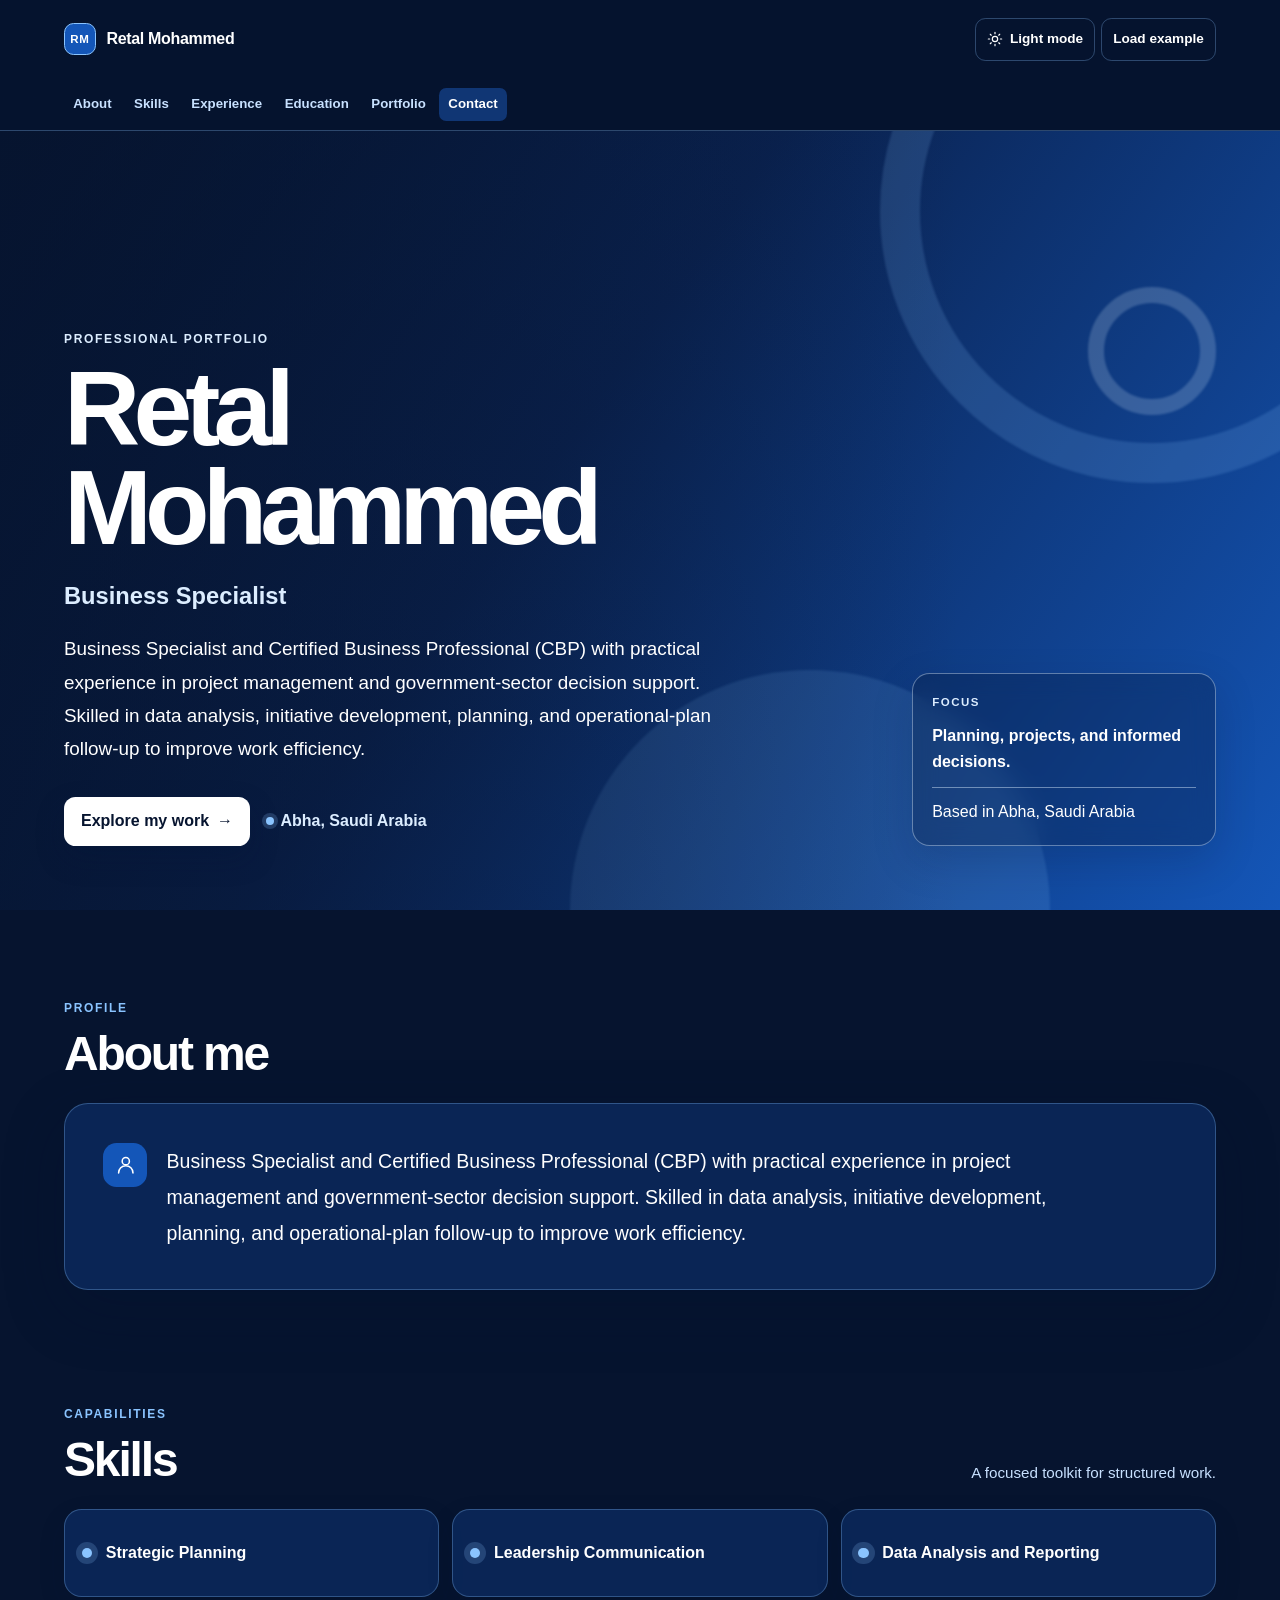
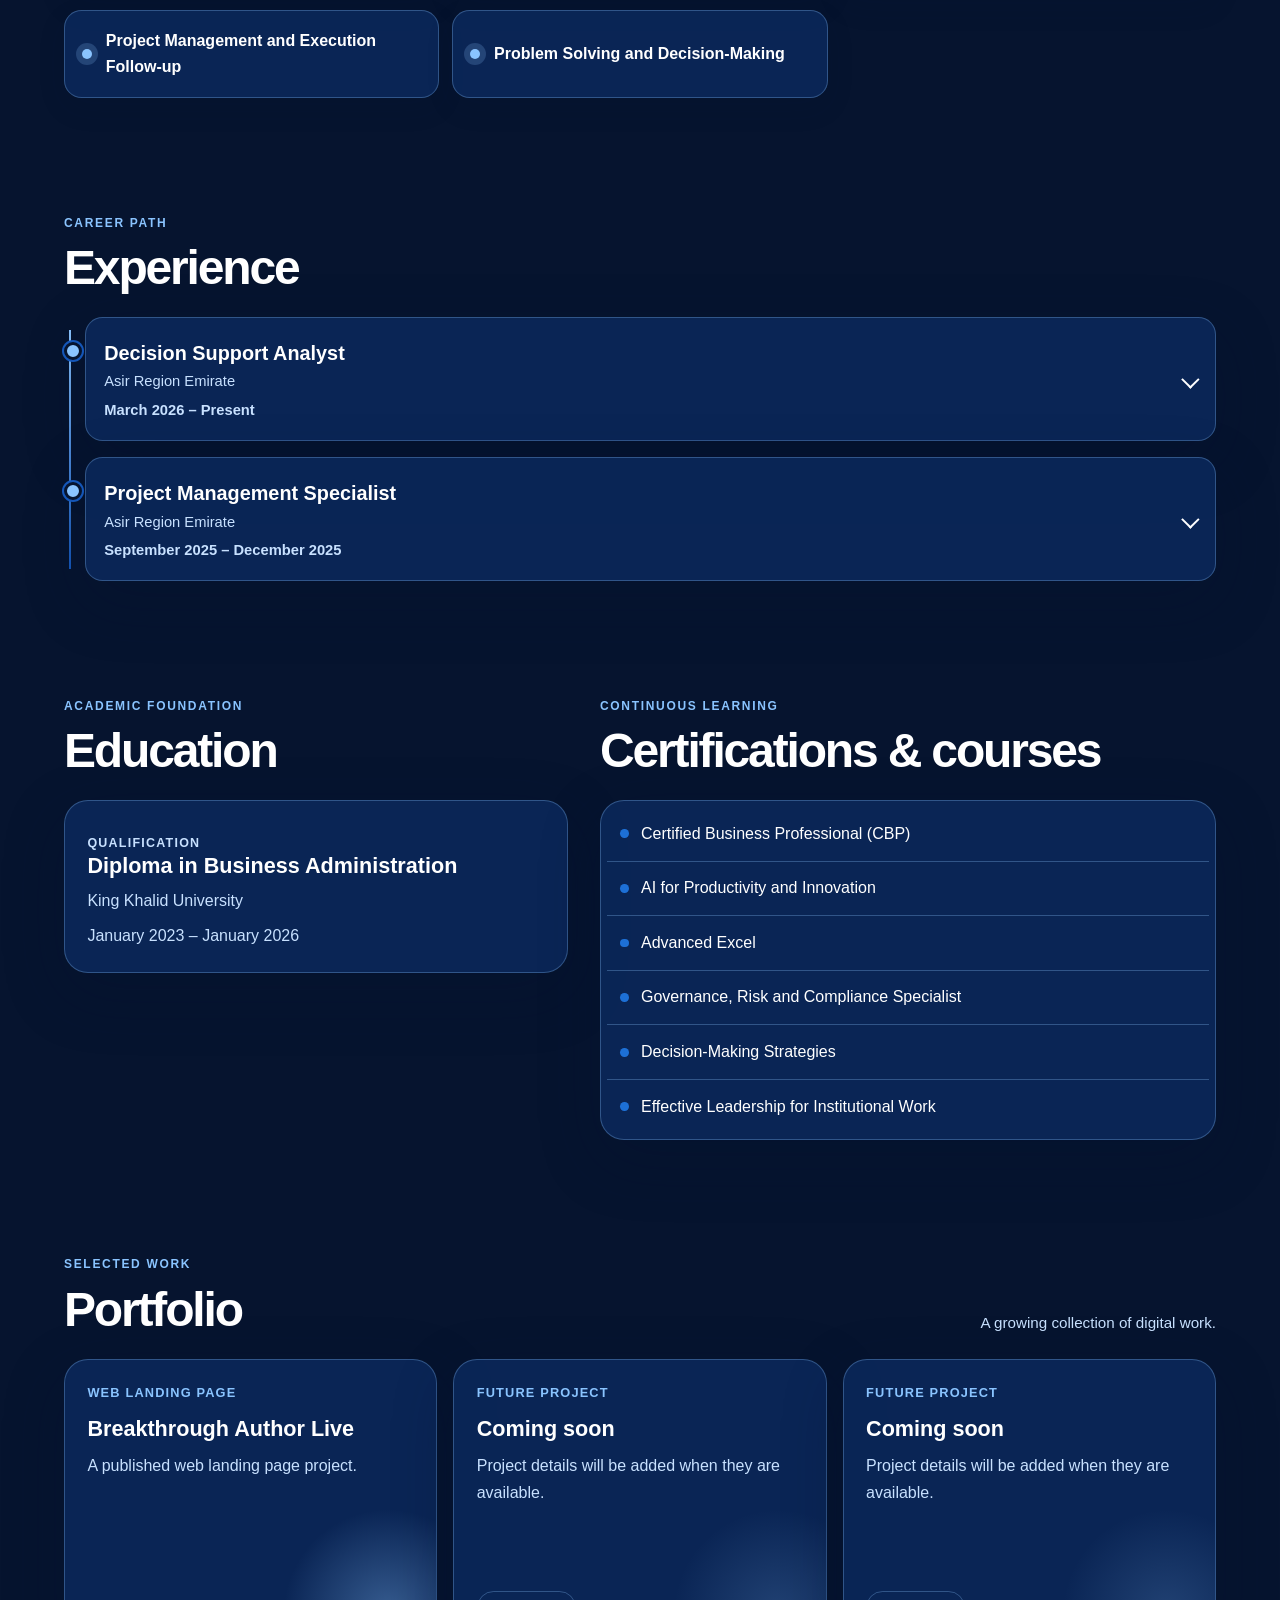
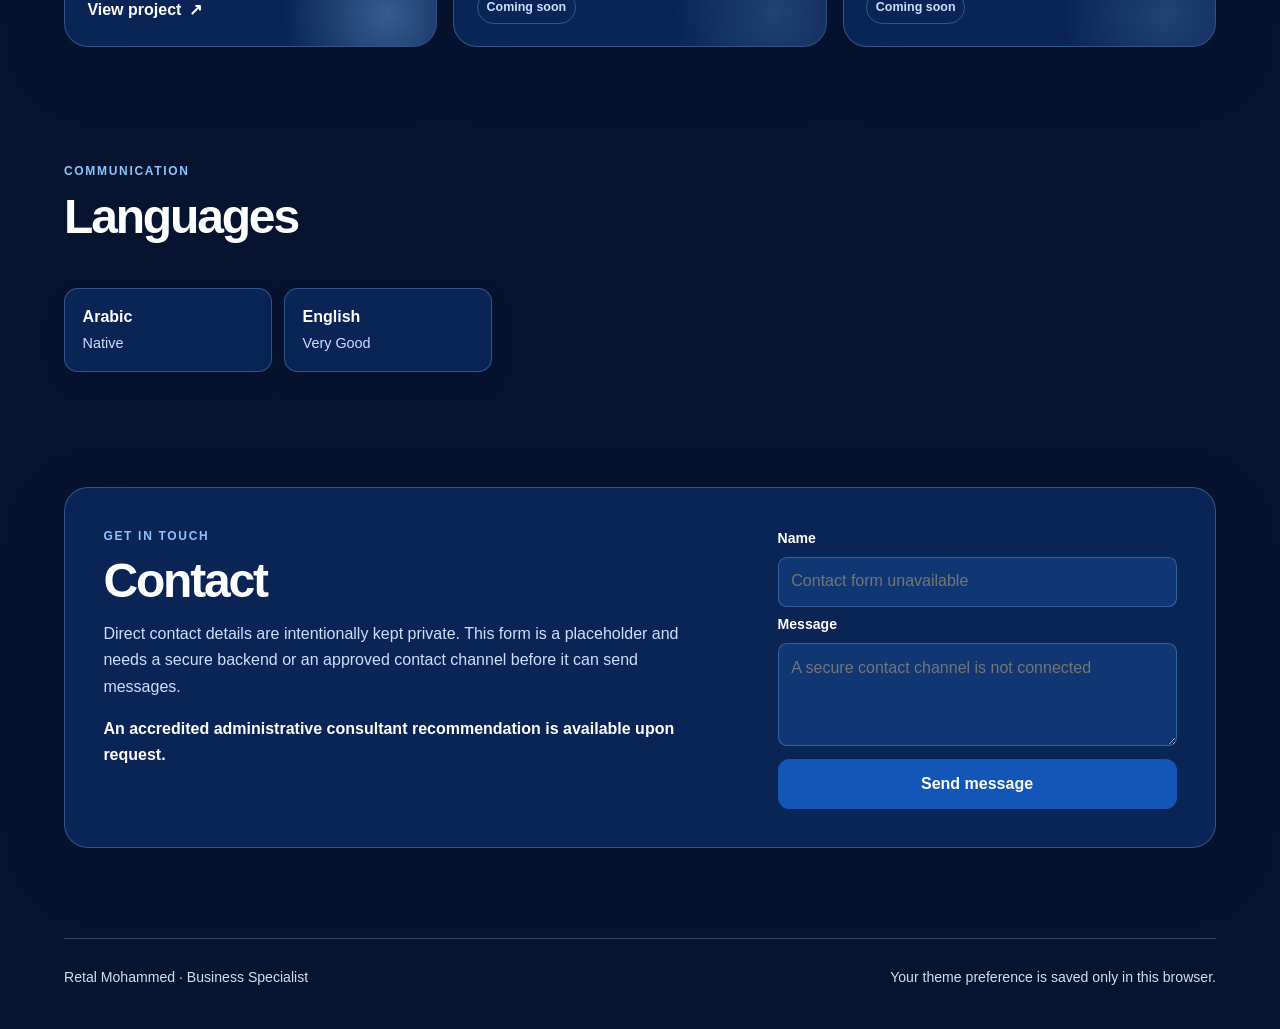
==== index.html @ c2c7c33a "Build interactive portfolio website Co-Authored-By: Claude Code <noreply@anthropic.com>" ====
<!doctype html>
<html lang="en" dir="ltr">
<head>
  <meta charset="utf-8">
  <meta name="viewport" content="width=device-width, initial-scale=1">
  <meta name="description" content="Professional portfolio for Retal Mohammed, Business Specialist.">
  <title>Retal Mohammed | Business Specialist</title>
  <link rel="stylesheet" href="styles.css">
</head>
<body>
  <a class="skip-link" href="#main-content">Skip to main content</a>
  <div class="scroll-progress" aria-hidden="true"><span id="scroll-progress-bar"></span></div>

  <header class="site-header" id="top">
    <div class="header-inner">
      <a class="brand" href="#top" aria-label="Retal Mohammed home">
        <span class="brand-mark" aria-hidden="true">RM</span>
        <span class="brand-text">Retal Mohammed</span>
      </a>
      <div class="header-actions">
        <button class="theme-toggle" id="theme-toggle" type="button" aria-label="Switch to light mode" aria-pressed="false">
          <svg class="theme-icon theme-icon-sun" viewBox="0 0 24 24" aria-hidden="true"><circle cx="12" cy="12" r="4"></circle><path d="M12 2v2M12 20v2M4.93 4.93l1.41 1.41M17.66 17.66l1.41 1.41M2 12h2M20 12h2M4.93 19.07l1.41-1.41M17.66 6.34l1.41-1.41"></path></svg>
          <svg class="theme-icon theme-icon-moon" viewBox="0 0 24 24" aria-hidden="true"><path d="M21 12.79A9 9 0 1 1 11.21 3 7 7 0 0 0 21 12.79Z"></path></svg>
          <span id="theme-toggle-label">Light mode</span>
        </button>
        <button class="text-button" id="load-example" type="button">Load example</button>
      </div>
    </div>
    <nav class="site-nav" aria-label="Primary navigation">
      <a href="#about">About</a>
      <a href="#skills">Skills</a>
      <a href="#experience">Experience</a>
      <a href="#education">Education</a>
      <a href="#portfolio">Portfolio</a>
      <a href="#contact">Contact</a>
    </nav>
  </header>

  <main id="main-content" tabindex="-1">
    <section class="hero" id="home" aria-labelledby="hero-name">
      <div class="hero-shape hero-shape-one" aria-hidden="true"></div>
      <div class="hero-shape hero-shape-two" aria-hidden="true"></div>
      <div class="hero-shape hero-shape-three" aria-hidden="true"></div>
      <div class="hero-content">
        <p class="eyebrow">Professional portfolio</p>
        <h1 id="hero-name"></h1>
        <p class="hero-title" id="hero-title"></p>
        <p class="hero-summary" id="hero-summary"></p>
        <div class="hero-actions">
          <a class="button button-primary" href="#experience">Explore my work <span aria-hidden="true">→</span></a>
          <span class="location" id="hero-location"></span>
        </div>
      </div>
      <aside class="hero-panel" aria-label="Professional focus">
        <span class="panel-kicker">Focus</span>
        <strong>Planning, projects, and informed decisions.</strong>
        <span class="panel-line" aria-hidden="true"></span>
        <span>Based in Abha, Saudi Arabia</span>
      </aside>
    </section>

    <div class="page-shell">
      <section class="content-section reveal" id="about" aria-labelledby="about-heading">
        <div class="section-heading">
          <p class="eyebrow">Profile</p>
          <h2 id="about-heading">About me</h2>
        </div>
        <article class="about-card card">
          <div class="section-icon" aria-hidden="true"><svg viewBox="0 0 24 24"><path d="M12 12a4 4 0 1 0 0-8 4 4 0 0 0 0 8ZM4 21a8 8 0 0 1 16 0"></path></svg></div>
          <p id="about-summary"></p>
        </article>
      </section>

      <section class="content-section reveal" id="skills" aria-labelledby="skills-heading">
        <div class="section-heading section-heading-row">
          <div><p class="eyebrow">Capabilities</p><h2 id="skills-heading">Skills</h2></div>
          <p class="section-note">A focused toolkit for structured work.</p>
        </div>
        <div class="skills-grid" id="skills-list"></div>
      </section>

      <section class="content-section reveal" id="experience" aria-labelledby="experience-heading">
        <div class="section-heading">
          <p class="eyebrow">Career path</p>
          <h2 id="experience-heading">Experience</h2>
        </div>
        <div class="timeline" id="experience-list"></div>
      </section>

      <section class="content-section reveal split-section" id="education" aria-labelledby="education-heading">
        <div class="education-column">
          <div class="section-heading"><p class="eyebrow">Academic foundation</p><h2 id="education-heading">Education</h2></div>
          <article class="education-card card" id="education-card"></article>
        </div>
        <div class="certifications-column" id="certifications" aria-labelledby="certifications-heading">
          <div class="section-heading"><p class="eyebrow">Continuous learning</p><h2 id="certifications-heading">Certifications &amp; courses</h2></div>
          <div class="certification-list card" id="certification-list"></div>
        </div>
      </section>

      <section class="content-section reveal" id="portfolio" aria-labelledby="portfolio-heading">
        <div class="section-heading section-heading-row">
          <div><p class="eyebrow">Selected work</p><h2 id="portfolio-heading">Portfolio</h2></div>
          <p class="section-note">A growing collection of digital work.</p>
        </div>
        <div class="projects-grid" id="projects-list"></div>
      </section>

      <section class="content-section reveal languages-section" id="languages" aria-labelledby="languages-heading">
        <div class="section-heading"><p class="eyebrow">Communication</p><h2 id="languages-heading">Languages</h2></div>
        <div class="language-list" id="languages-list"></div>
      </section>

      <section class="content-section reveal" id="contact" aria-labelledby="contact-heading">
        <div class="contact-card card">
          <div class="contact-copy">
            <p class="eyebrow">Get in touch</p>
            <h2 id="contact-heading">Contact</h2>
            <p>Direct contact details are intentionally kept private. This form is a placeholder and needs a secure backend or an approved contact channel before it can send messages.</p>
            <p class="recommendation" id="recommendation"></p>
          </div>
          <form class="contact-form" aria-label="Contact form placeholder">
            <label for="contact-name">Name</label>
            <input id="contact-name" type="text" placeholder="Contact form unavailable" disabled>
            <label for="contact-message">Message</label>
            <textarea id="contact-message" rows="3" placeholder="A secure contact channel is not connected" disabled></textarea>
            <button class="button button-secondary" type="button" disabled>Send message</button>
          </form>
        </div>
      </section>
    </div>
  </main>

  <footer class="site-footer">
    <p>Retal Mohammed · Business Specialist</p>
    <p>Your theme preference is saved only in this browser.</p>
  </footer>
  <div class="sr-only" id="status-message" aria-live="polite" aria-atomic="true"></div>

  <script src="sample-data/data.js"></script>
  <script src="script.js"></script>
</body>
</html>
---- styles.css ----
:root {
  --navy-950: #06142f;
  --navy-900: #0a2250;
  --blue-700: #1456b8;
  --blue-600: #1d70d6;
  --blue-300: #8ac4ff;
  --blue-100: #dcedff;
  --blue-50: #f3f9ff;
  --white: #ffffff;
  --surface: var(--navy-950);
  --surface-raised: #0b2a5e;
  --surface-soft: #103674;
  --text: var(--white);
  --text-muted: #c8e1ff;
  --border: rgba(138, 196, 255, 0.3);
  --card: rgba(11, 42, 94, 0.82);
  --card-solid: #0d2f68;
  --shadow: 0 20px 60px rgba(3, 17, 46, 0.28);
  --shadow-hover: 0 30px 75px rgba(3, 17, 46, 0.4);
  --radius-xl: 1.5rem;
  --radius-lg: 1.1rem;
  --content-width: 72rem;
  --header-height: 7.6rem;
  color-scheme: dark;
}

:root[data-theme="light"] {
  --surface: var(--blue-50);
  --surface-raised: var(--white);
  --surface-soft: var(--blue-100);
  --text: var(--navy-950);
  --text-muted: #244e86;
  --border: rgba(20, 86, 184, 0.22);
  --card: rgba(255, 255, 255, 0.9);
  --card-solid: var(--white);
  --shadow: 0 18px 45px rgba(10, 34, 80, 0.12);
  --shadow-hover: 0 24px 58px rgba(10, 34, 80, 0.18);
  color-scheme: light;
}

* { box-sizing: border-box; }
html { scroll-behavior: smooth; scroll-padding-top: calc(var(--header-height) + 1rem); }
body {
  margin: 0;
  min-width: 320px;
  overflow-x: hidden;
  background: var(--surface);
  color: var(--text);
  font-family: "Segoe UI", Tahoma, Arial, sans-serif;
  font-size: 1rem;
  line-height: 1.65;
  transition: background-color 220ms ease, color 220ms ease;
}
button, input, textarea { font: inherit; }
a { color: inherit; }
button, a { -webkit-tap-highlight-color: transparent; }
button { cursor: pointer; }

.skip-link {
  position: fixed;
  top: 0.75rem;
  left: 0.75rem;
  z-index: 100;
  padding: 0.65rem 1rem;
  border-radius: 0.5rem;
  background: var(--white);
  color: var(--navy-950);
  transform: translateY(-200%);
  transition: transform 160ms ease;
}
.skip-link:focus { transform: translateY(0); }

:focus-visible { outline: 3px solid var(--blue-300); outline-offset: 4px; }
.scroll-progress { position: fixed; inset: 0 0 auto; z-index: 80; height: 3px; background: transparent; }
.scroll-progress span { display: block; width: 0; height: 100%; background: var(--blue-300); transition: width 80ms linear; }

.site-header {
  position: sticky;
  top: 0;
  z-index: 50;
  border-bottom: 1px solid var(--border);
  background: color-mix(in srgb, var(--surface) 88%, transparent);
  backdrop-filter: blur(16px);
}
.header-inner, .site-nav, .page-shell, .site-footer { width: min(var(--content-width), calc(100% - 2rem)); margin-inline: auto; }
.header-inner { min-height: 4.5rem; display: flex; align-items: center; justify-content: space-between; gap: 1rem; }
.brand { display: inline-flex; align-items: center; gap: 0.65rem; text-decoration: none; font-weight: 700; letter-spacing: -0.02em; }
.brand-mark { display: grid; place-items: center; width: 2rem; height: 2rem; border: 1px solid var(--blue-300); border-radius: 0.6rem; background: var(--blue-700); color: var(--white); font-size: 0.72rem; letter-spacing: 0.06em; }
.header-actions { display: flex; align-items: center; gap: 0.35rem; }
.theme-toggle, .text-button { display: inline-flex; align-items: center; min-height: 2.7rem; border: 1px solid var(--border); border-radius: 0.65rem; background: transparent; color: var(--text); padding: 0.45rem 0.7rem; font-size: 0.85rem; font-weight: 650; transition: background-color 180ms ease, border-color 180ms ease, transform 180ms ease; }
.theme-toggle { gap: 0.42rem; }
.theme-toggle:hover, .text-button:hover { background: var(--surface-soft); border-color: var(--blue-300); }
.theme-toggle:active, .text-button:active { transform: scale(0.97); }
.theme-icon { width: 1rem; height: 1rem; fill: none; stroke: currentColor; stroke-width: 1.8; stroke-linecap: round; }
.theme-icon-moon { display: none; }
:root[data-theme="light"] .theme-icon-sun { display: none; }
:root[data-theme="light"] .theme-icon-moon { display: block; }

.site-nav { display: flex; align-items: center; gap: 0.25rem; overflow-x: auto; min-height: 3.05rem; scrollbar-width: none; }
.site-nav::-webkit-scrollbar { display: none; }
.site-nav a { flex: 0 0 auto; padding: 0.35rem 0.58rem; border-radius: 0.45rem; color: var(--text-muted); font-size: 0.83rem; font-weight: 650; text-decoration: none; transition: color 170ms ease, background-color 170ms ease; }
.site-nav a:hover, .site-nav a[aria-current="true"] { background: var(--surface-soft); color: var(--text); }

.hero { position: relative; isolation: isolate; display: grid; align-items: end; min-height: max(38rem, calc(100dvh - var(--header-height))); overflow: hidden; padding: clamp(3.5rem, 10vw, 8rem) max(1rem, calc((100% - var(--content-width)) / 2)) clamp(2rem, 6vw, 4rem); background: linear-gradient(125deg, var(--navy-950) 0%, var(--navy-900) 43%, var(--blue-700) 100%); color: var(--white); }
:root[data-theme="light"] .hero { background: linear-gradient(125deg, var(--navy-950) 0%, var(--blue-700) 58%, var(--blue-300) 100%); }
.hero::after { content: ""; position: absolute; inset: 0; z-index: -1; background: linear-gradient(90deg, rgba(6,20,47,.68), transparent 75%); }
.hero-content { position: relative; z-index: 2; width: min(45rem, 100%); }
.eyebrow { margin: 0 0 0.6rem; color: var(--blue-300); font-size: 0.75rem; font-weight: 750; letter-spacing: .14em; text-transform: uppercase; }
.hero .eyebrow { color: var(--blue-100); }
h1, h2, h3, p { overflow-wrap: anywhere; }
h1 { max-width: 12ch; margin: 0; font-size: clamp(3rem, 8.5vw, 6.6rem); line-height: .94; letter-spacing: -0.065em; }
h2 { margin: 0; font-size: clamp(1.8rem, 4vw, 3rem); line-height: 1.05; letter-spacing: -0.045em; }
.hero-title { margin: 1.25rem 0 0; color: var(--blue-100); font-size: clamp(1.1rem, 2.3vw, 1.48rem); font-weight: 700; }
.hero-summary { max-width: 42rem; margin: 1rem 0 0; color: var(--white); font-size: clamp(1rem, 1.8vw, 1.18rem); line-height: 1.75; }
.hero-actions { display: flex; flex-wrap: wrap; align-items: center; gap: 1rem; margin-top: 2rem; }
.button { display: inline-flex; align-items: center; justify-content: center; gap: .5rem; min-height: 2.85rem; padding: .65rem 1rem; border: 1px solid transparent; border-radius: .72rem; font-weight: 750; text-decoration: none; transition: transform 190ms ease, box-shadow 190ms ease, background-color 190ms ease; }
.button:hover:not(:disabled) { transform: translateY(-2px); }
.button:active:not(:disabled) { transform: translateY(0); }
.button-primary { background: var(--white); color: var(--navy-950); box-shadow: 0 12px 28px rgba(2, 18, 54, .25); }
.button-primary:hover { box-shadow: 0 17px 34px rgba(2, 18, 54, .34); }
.button-secondary { background: var(--blue-700); color: var(--white); }
.button:disabled { opacity: .68; cursor: not-allowed; }
.location { display: inline-flex; align-items: center; gap: .4rem; color: var(--blue-100); font-weight: 600; }
.location::before { content: ""; width: .5rem; height: .5rem; border-radius: 50%; background: var(--blue-300); box-shadow: 0 0 0 4px rgba(138,196,255,.2); }
.hero-panel { position: relative; z-index: 2; display: grid; gap: .7rem; width: min(19rem, 100%); margin-top: 3rem; padding: 1.2rem; border: 1px solid rgba(220, 237, 255, .4); border-radius: var(--radius-lg); background: rgba(6, 20, 47, .28); box-shadow: 0 15px 40px rgba(3, 17, 46, .17); backdrop-filter: blur(12px); }
.panel-kicker { color: var(--blue-100); font-size: .72rem; font-weight: 750; letter-spacing: .13em; text-transform: uppercase; }
.panel-line { height: 1px; background: rgba(220,237,255,.45); }
.hero-shape { position: absolute; z-index: -1; border-radius: 50%; filter: blur(1px); pointer-events: none; }
.hero-shape-one { top: -12rem; right: -9rem; width: 34rem; height: 34rem; border: 2.5rem solid rgba(138,196,255,.17); }
.hero-shape-two { right: 18%; bottom: -15rem; width: 30rem; height: 30rem; background: rgba(138,196,255,.14); }
.hero-shape-three { top: 20%; right: 5%; width: 8rem; height: 8rem; border: 1rem solid rgba(220,237,255,.2); }

.page-shell { padding-block: clamp(3.5rem, 7vw, 6.5rem); }
.content-section { margin-top: clamp(4rem, 9vw, 8rem); }
.content-section:first-child { margin-top: 0; }
.section-heading { margin-bottom: 1.5rem; }
.section-heading-row { display: flex; align-items: end; justify-content: space-between; gap: 1.5rem; }
.section-note { max-width: 20rem; margin: 0; color: var(--text-muted); font-size: .95rem; }
.card { border: 1px solid var(--border); border-radius: var(--radius-xl); background: var(--card); box-shadow: var(--shadow); }
.about-card { display: grid; grid-template-columns: auto 1fr; gap: 1.2rem; align-items: start; padding: clamp(1.35rem, 4vw, 2.4rem); }
.about-card p { max-width: 56rem; margin: 0; color: var(--text); font-size: clamp(1.03rem, 1.7vw, 1.22rem); line-height: 1.85; }
.section-icon { display: grid; place-items: center; width: 2.75rem; height: 2.75rem; border-radius: .85rem; background: var(--blue-700); color: var(--white); }
.section-icon svg { width: 1.35rem; height: 1.35rem; fill: none; stroke: currentColor; stroke-width: 1.7; stroke-linecap: round; stroke-linejoin: round; }

.skills-grid { display: grid; grid-template-columns: repeat(1, minmax(0, 1fr)); gap: .8rem; }
.skill-card { position: relative; overflow: hidden; display: flex; gap: .85rem; align-items: center; min-height: 5.5rem; padding: 1.05rem; border: 1px solid var(--border); border-radius: var(--radius-lg); background: var(--card); box-shadow: 0 10px 28px rgba(3,17,46,.1); transition: transform 200ms ease, box-shadow 200ms ease, border-color 200ms ease; }
.skill-card::before { content: ""; flex: 0 0 auto; width: .65rem; height: .65rem; border-radius: 50%; background: var(--blue-300); box-shadow: 0 0 0 6px color-mix(in srgb, var(--blue-300) 20%, transparent); }
.skill-card:hover, .skill-card:focus-within { transform: translateY(-4px); border-color: var(--blue-300); box-shadow: var(--shadow-hover); }
.skill-card strong { font-size: 1rem; }

.timeline { position: relative; display: grid; gap: 1rem; padding-left: 1.3rem; }
.timeline::before { content: ""; position: absolute; top: .8rem; bottom: .8rem; left: .3rem; width: 2px; background: linear-gradient(var(--blue-300), var(--blue-700)); }
.timeline-item { position: relative; }
.timeline-item::before { content: ""; position: absolute; top: 1.55rem; left: -1.3rem; width: .75rem; height: .75rem; border: 3px solid var(--surface); border-radius: 50%; background: var(--blue-300); box-shadow: 0 0 0 2px var(--blue-700); }
.timeline-toggle { display: grid; grid-template-columns: 1fr auto; gap: .8rem; width: 100%; padding: 1.15rem; border: 1px solid var(--border); border-radius: var(--radius-lg); background: var(--card); color: var(--text); text-align: left; box-shadow: var(--shadow); transition: border-color 180ms ease, box-shadow 180ms ease, transform 180ms ease; }
.timeline-toggle:hover { transform: translateY(-2px); border-color: var(--blue-300); box-shadow: var(--shadow-hover); }
.timeline-role { display: block; font-size: clamp(1.05rem, 2vw, 1.24rem); font-weight: 750; }
.timeline-org, .timeline-period { display: block; color: var(--text-muted); font-size: .92rem; }
.timeline-period { margin-top: .25rem; font-weight: 650; }
.chevron { align-self: center; width: .8rem; height: .8rem; border-right: 2px solid currentColor; border-bottom: 2px solid currentColor; transform: rotate(45deg); transition: transform 180ms ease; }
.timeline-toggle[aria-expanded="true"] .chevron { transform: rotate(225deg); }
.timeline-detail { display: grid; grid-template-rows: 0fr; margin-top: .3rem; transition: grid-template-rows 220ms ease; }
.timeline-detail[hidden] { display: none; }
.timeline-detail > div { overflow: hidden; }
.timeline-detail p { margin: 0; padding: .85rem 1.15rem 1.15rem; color: var(--text-muted); }

.split-section { display: grid; gap: 1.25rem; }
.education-card { padding: 1.4rem; }
.card-label { margin: 0 0 .5rem; color: var(--text-muted); font-size: .78rem; font-weight: 750; letter-spacing: .1em; text-transform: uppercase; }
.education-card h3 { margin: 0; font-size: 1.35rem; line-height: 1.2; }
.education-card p { margin: .55rem 0 0; color: var(--text-muted); }
.certification-list { display: grid; padding: .35rem; overflow: hidden; }
.certification-item { display: flex; align-items: center; gap: .75rem; padding: .85rem; border-bottom: 1px solid var(--border); }
.certification-item:last-child { border-bottom: 0; }
.certification-item::before { content: ""; flex: 0 0 auto; width: .55rem; height: .55rem; border-radius: 50%; background: var(--blue-600); }

.projects-grid { display: grid; grid-template-columns: repeat(1, minmax(0, 1fr)); gap: 1rem; }
.project-card { position: relative; isolation: isolate; display: flex; flex-direction: column; min-height: 18rem; padding: 1.4rem; overflow: hidden; border: 1px solid var(--border); border-radius: var(--radius-xl); background: var(--card); box-shadow: var(--shadow); transition: transform 220ms ease, box-shadow 220ms ease, border-color 220ms ease; }
.project-card::after { content: ""; position: absolute; z-index: -1; right: -4rem; bottom: -5rem; width: 14rem; height: 14rem; border-radius: 50%; background: radial-gradient(circle, rgba(138,196,255,.35), transparent 66%); transition: transform 270ms ease; }
.project-card:hover, .project-card:focus-within { transform: translateY(-6px); border-color: var(--blue-300); box-shadow: var(--shadow-hover); }
.project-card:hover::after, .project-card:focus-within::after { transform: scale(1.2); }
.project-meta { color: var(--blue-300); font-size: .8rem; font-weight: 750; letter-spacing: .09em; text-transform: uppercase; }
.project-card h3 { margin: .8rem 0 0; font-size: 1.35rem; line-height: 1.2; }
.project-card p { margin: .7rem 0 1.25rem; color: var(--text-muted); }
.project-link { display: inline-flex; align-items: center; gap: .45rem; width: fit-content; margin-top: auto; color: var(--text); font-weight: 750; text-decoration: none; }
.project-link::after { content: "↗"; }
.project-card.coming-soon { opacity: .9; }
.project-card.coming-soon::after { background: radial-gradient(circle, rgba(138,196,255,.18), transparent 66%); }
.status-badge { display: inline-flex; width: fit-content; margin-top: auto; padding: .32rem .55rem; border: 1px solid var(--border); border-radius: 100vmax; color: var(--text-muted); font-size: .78rem; font-weight: 700; }

.languages-section { display: grid; gap: 1.35rem; }
.language-list { display: flex; flex-wrap: wrap; gap: .75rem; }
.language-card { min-width: min(100%, 13rem); padding: .95rem 1.1rem; border: 1px solid var(--border); border-radius: .85rem; background: var(--card); box-shadow: 0 10px 28px rgba(3,17,46,.08); }
.language-card strong, .language-card span { display: block; }
.language-card span { margin-top: .12rem; color: var(--text-muted); font-size: .9rem; }

.contact-card { display: grid; gap: 1.6rem; padding: clamp(1.35rem, 4vw, 2.4rem); }
.contact-copy h2 { margin-bottom: .9rem; }
.contact-copy > p:not(.eyebrow) { max-width: 38rem; margin: 0; color: var(--text-muted); }
.recommendation { margin-top: 1rem !important; color: var(--text) !important; font-weight: 650; }
.contact-form { display: grid; gap: .42rem; }
.contact-form label { font-size: .88rem; font-weight: 700; }
.contact-form input, .contact-form textarea { width: 100%; padding: .68rem .8rem; border: 1px solid var(--border); border-radius: .55rem; background: var(--surface-soft); color: var(--text-muted); resize: vertical; }
.contact-form :disabled { opacity: 1; cursor: not-allowed; }
.contact-form .button { margin-top: .4rem; }

.site-footer { display: flex; flex-wrap: wrap; justify-content: space-between; gap: .5rem 1.5rem; padding-block: 1.7rem 2.5rem; border-top: 1px solid var(--border); color: var(--text-muted); font-size: .88rem; }
.site-footer p { margin: 0; }
.sr-only { position: absolute; width: 1px; height: 1px; padding: 0; margin: -1px; overflow: hidden; clip: rect(0,0,0,0); white-space: nowrap; border: 0; }

.reveal { opacity: 0; transform: translateY(18px); transition: opacity 480ms ease, transform 480ms ease; }
.reveal.is-visible { opacity: 1; transform: translateY(0); }
.reveal .stagger-item { opacity: 0; transform: translateY(12px); transition: opacity 380ms ease, transform 380ms ease; transition-delay: calc(var(--stagger-index) * 55ms); }
.reveal.is-visible .stagger-item { opacity: 1; transform: translateY(0); }

@media (min-width: 40rem) {
  .hero { grid-template-columns: minmax(0, 1fr) minmax(16rem, 19rem); gap: 2rem; }
  .hero-panel { margin-top: 0; align-self: end; }
  .skills-grid { grid-template-columns: repeat(2, minmax(0, 1fr)); }
  .projects-grid { grid-template-columns: repeat(2, minmax(0, 1fr)); }
  .contact-card { grid-template-columns: 1.3fr .8fr; align-items: start; }
}
@media (min-width: 56rem) {
  .header-inner, .site-nav, .page-shell, .site-footer { width: min(var(--content-width), calc(100% - 4rem)); }
  .header-inner { min-height: 4.9rem; }
  .site-nav { min-height: 3.25rem; }
  .split-section { grid-template-columns: minmax(0, .9fr) minmax(0, 1.1fr); gap: 2rem; }
  .skills-grid { grid-template-columns: repeat(3, minmax(0, 1fr)); }
  .projects-grid { grid-template-columns: repeat(3, minmax(0, 1fr)); }
}
@media (max-width: 29rem) {
  .brand-text { display: none; }
  .theme-toggle span { display: none; }
  .header-actions { gap: .25rem; }
  .theme-toggle, .text-button { min-width: 2.65rem; justify-content: center; padding-inline: .55rem; }
  .text-button { font-size: .76rem; }
  .section-heading-row { display: block; }
  .section-heading-row .section-note { margin-top: .8rem; }
}
@media (prefers-reduced-motion: reduce) {
  *, *::before, *::after { scroll-behavior: auto !important; transition-duration: 0.01ms !important; animation-duration: 0.01ms !important; animation-iteration-count: 1 !important; }
  .reveal, .reveal .stagger-item { opacity: 1; transform: none; }
}
@media print {
  :root { --surface: #fff; --text: #06142f; --text-muted: #244e86; --card: #fff; --border: #8ac4ff; }
  .site-header, .scroll-progress, .hero-shape, .hero-actions, .contact-form, .skip-link { display: none !important; }
  body { background: #fff; color: #06142f; }
  .hero { min-height: auto; padding: 2rem; background: #0a2250; }
  .page-shell { padding-block: 2rem; }
  .content-section { margin-top: 2rem; break-inside: avoid; }
  .card, .skill-card, .timeline-toggle, .project-card { box-shadow: none; }
  .reveal, .reveal .stagger-item { opacity: 1; transform: none; }
}
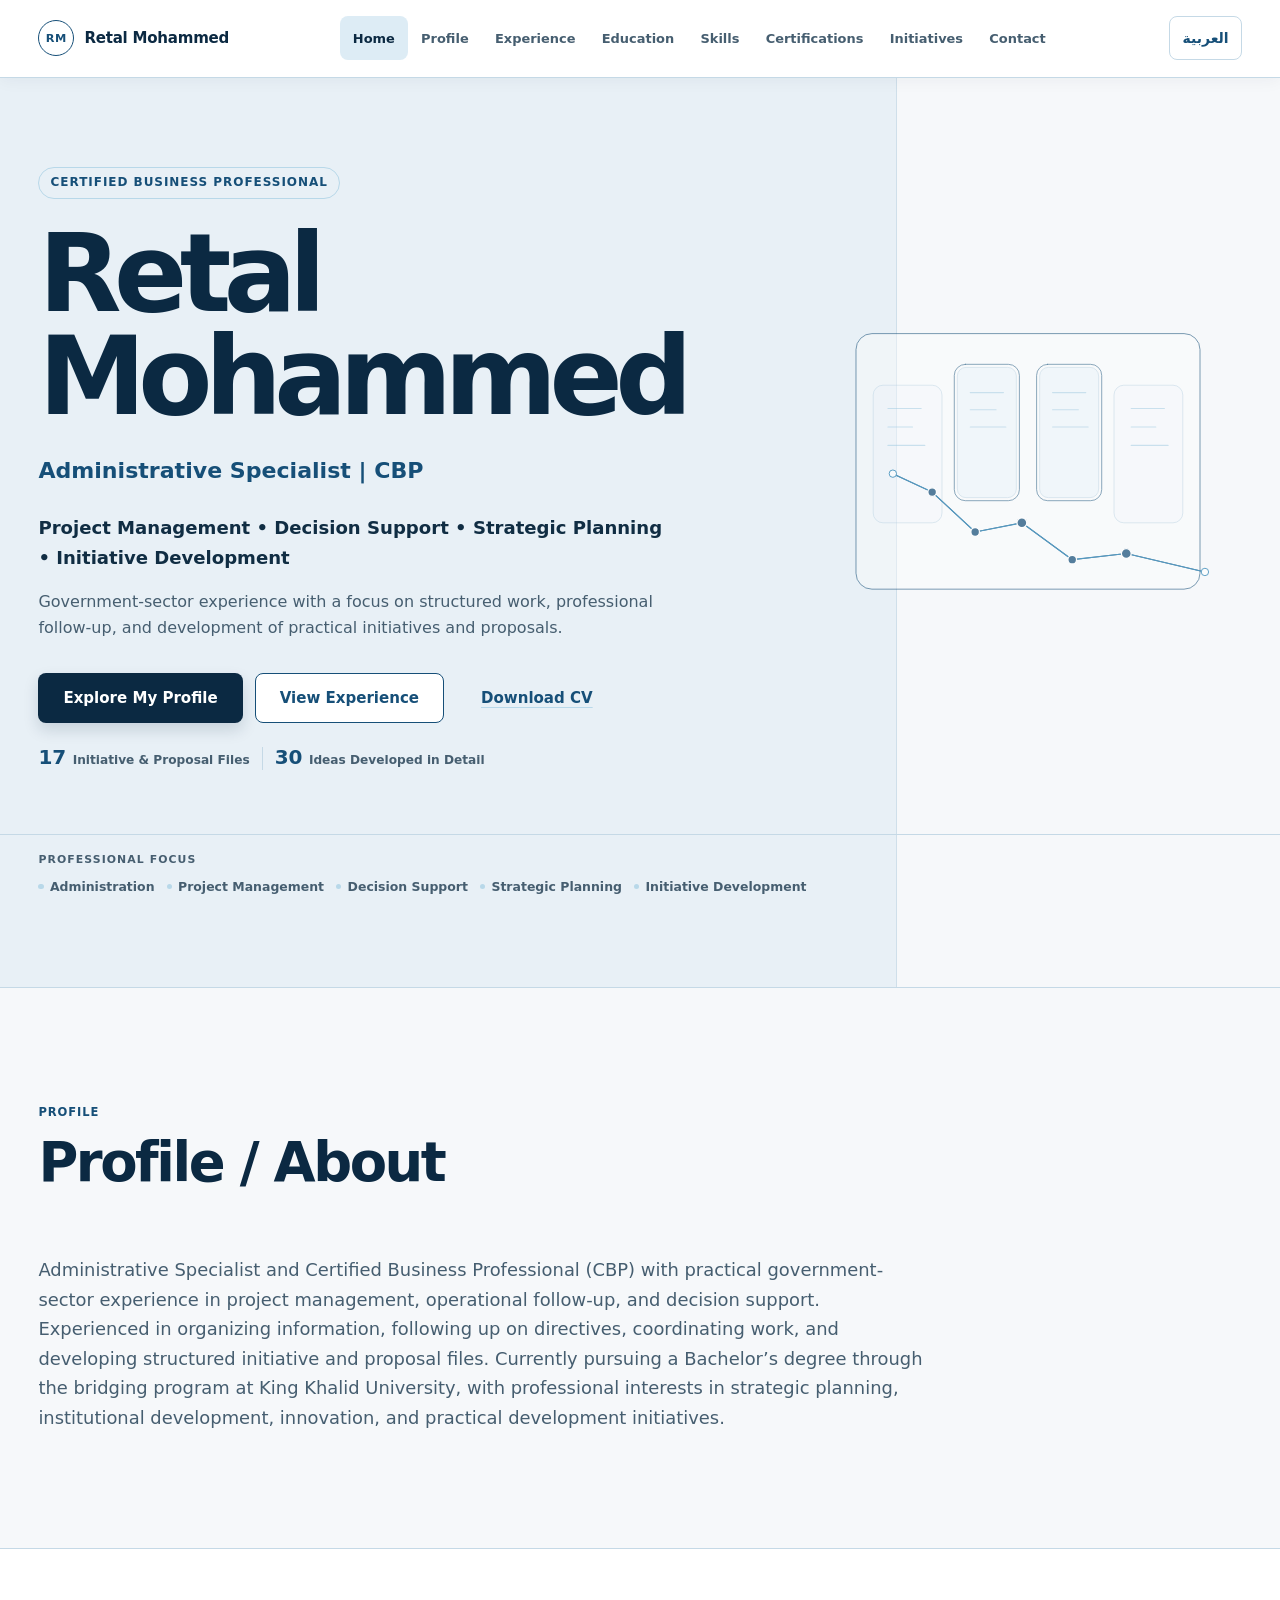
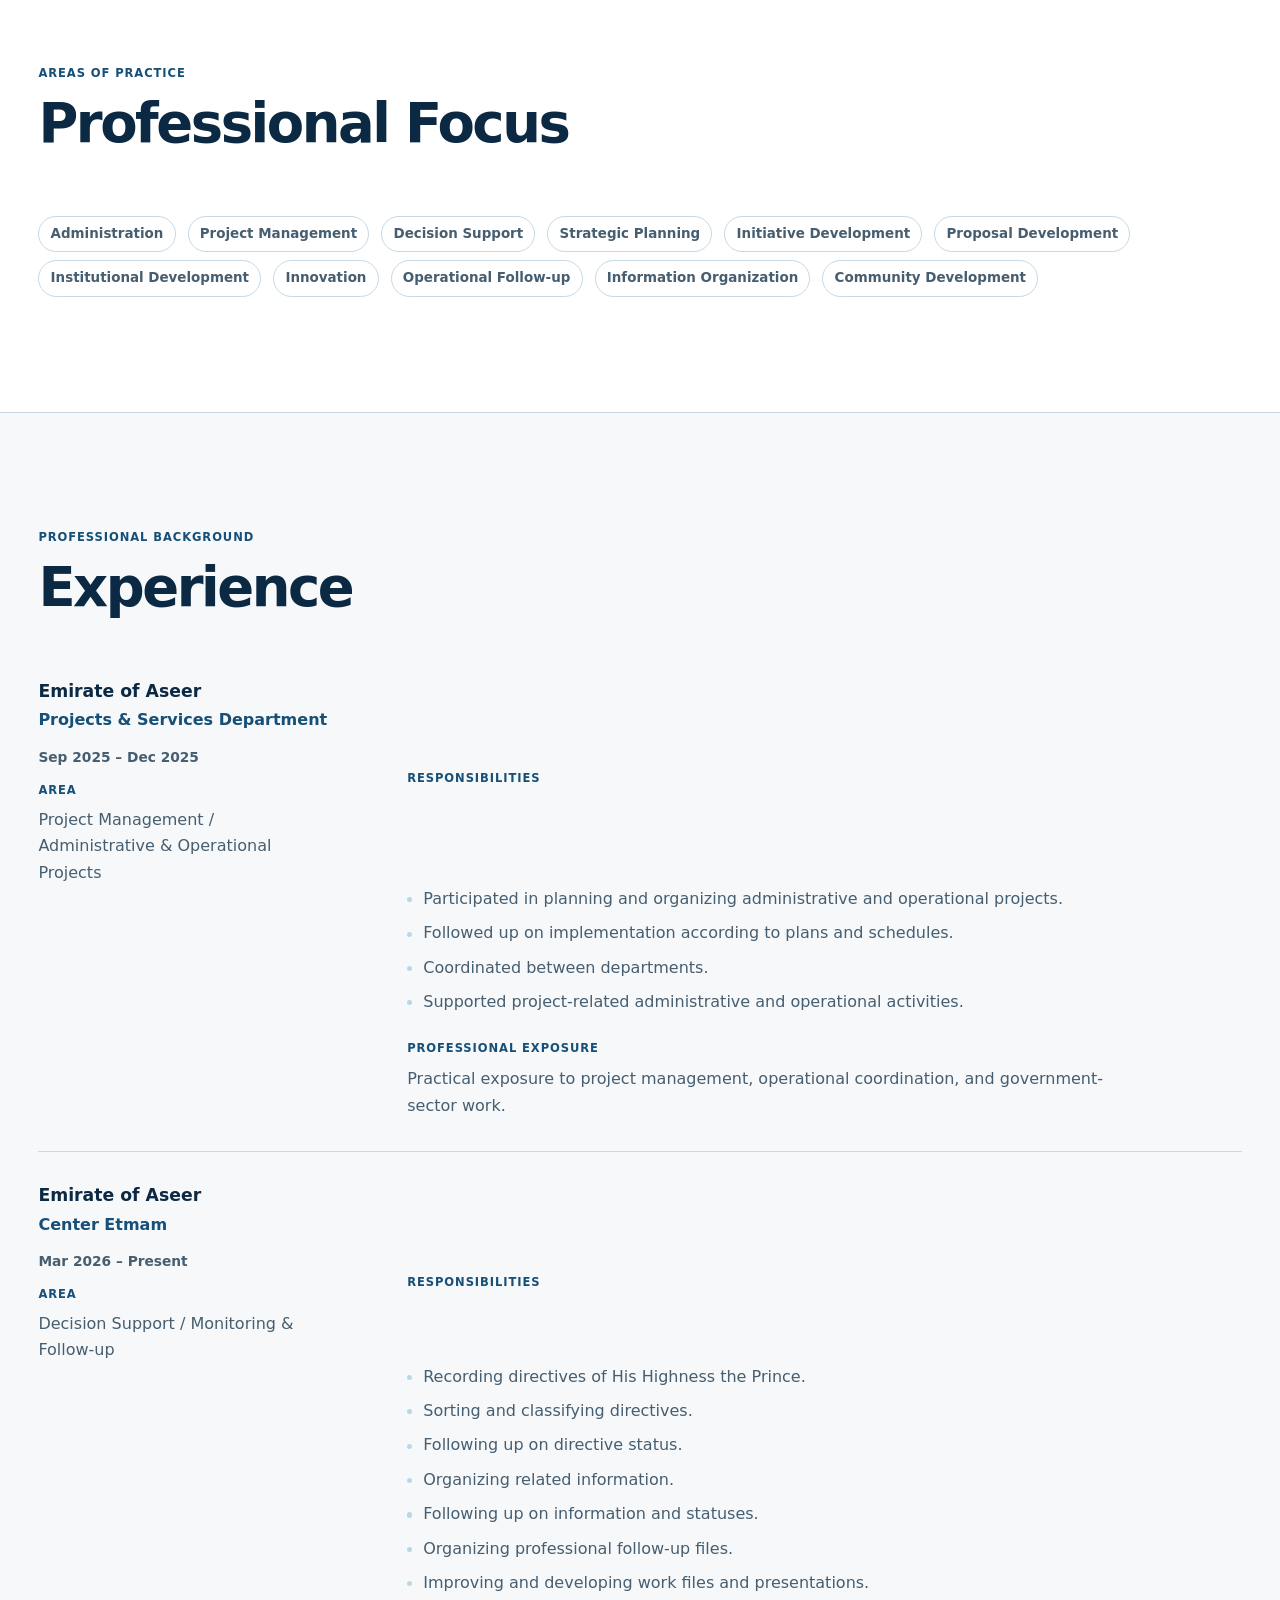
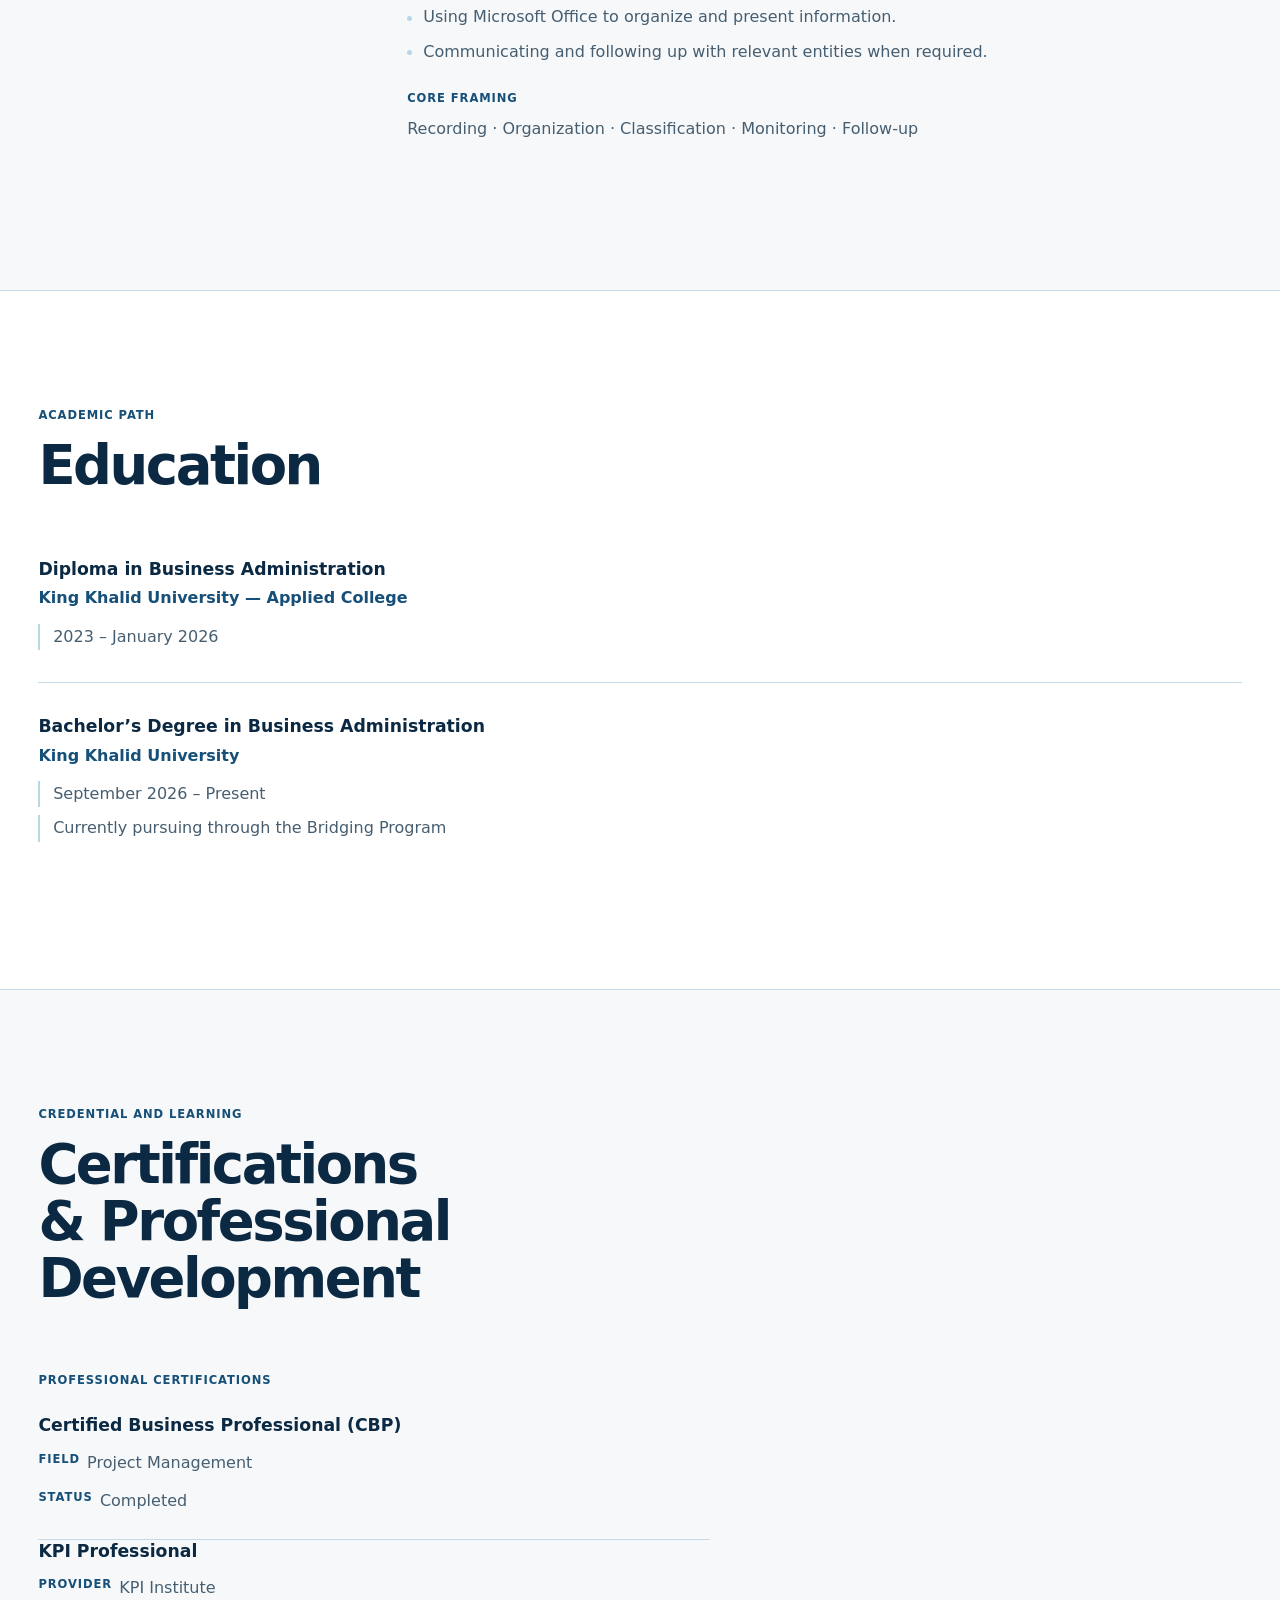
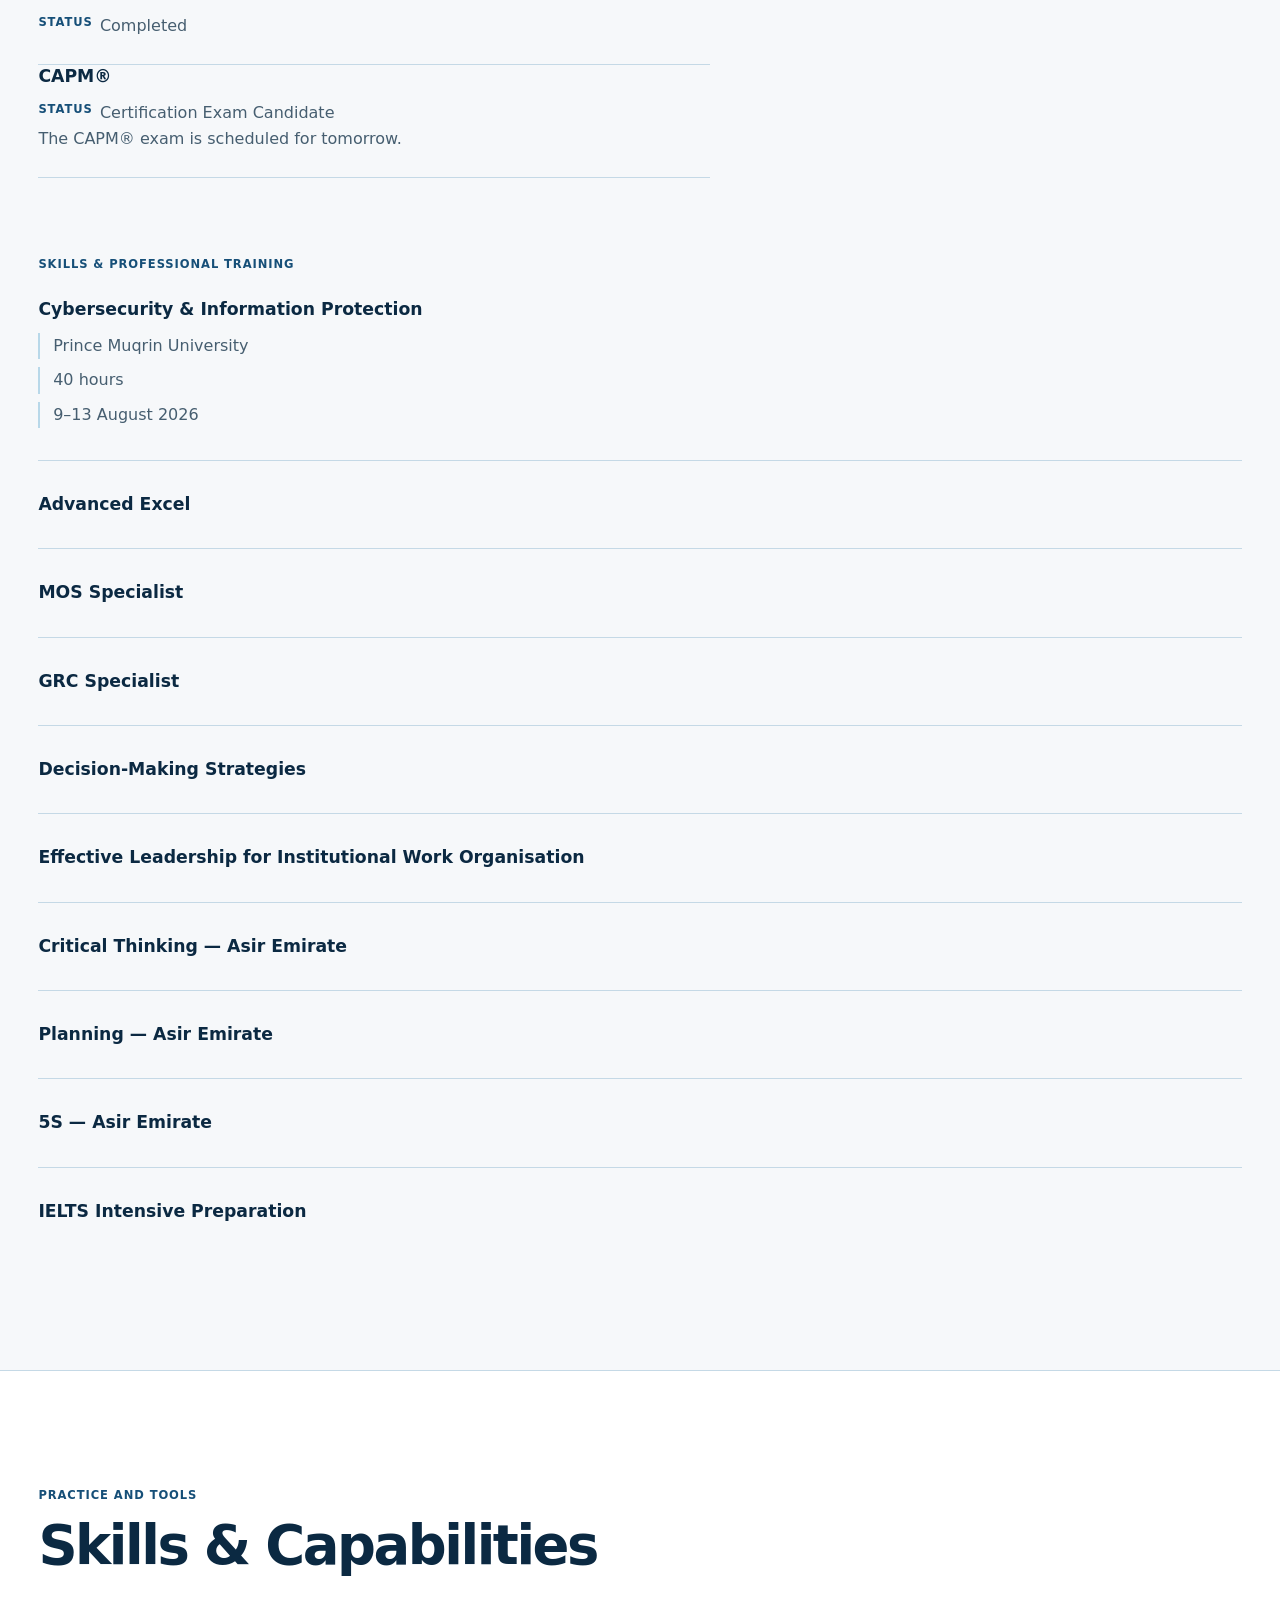
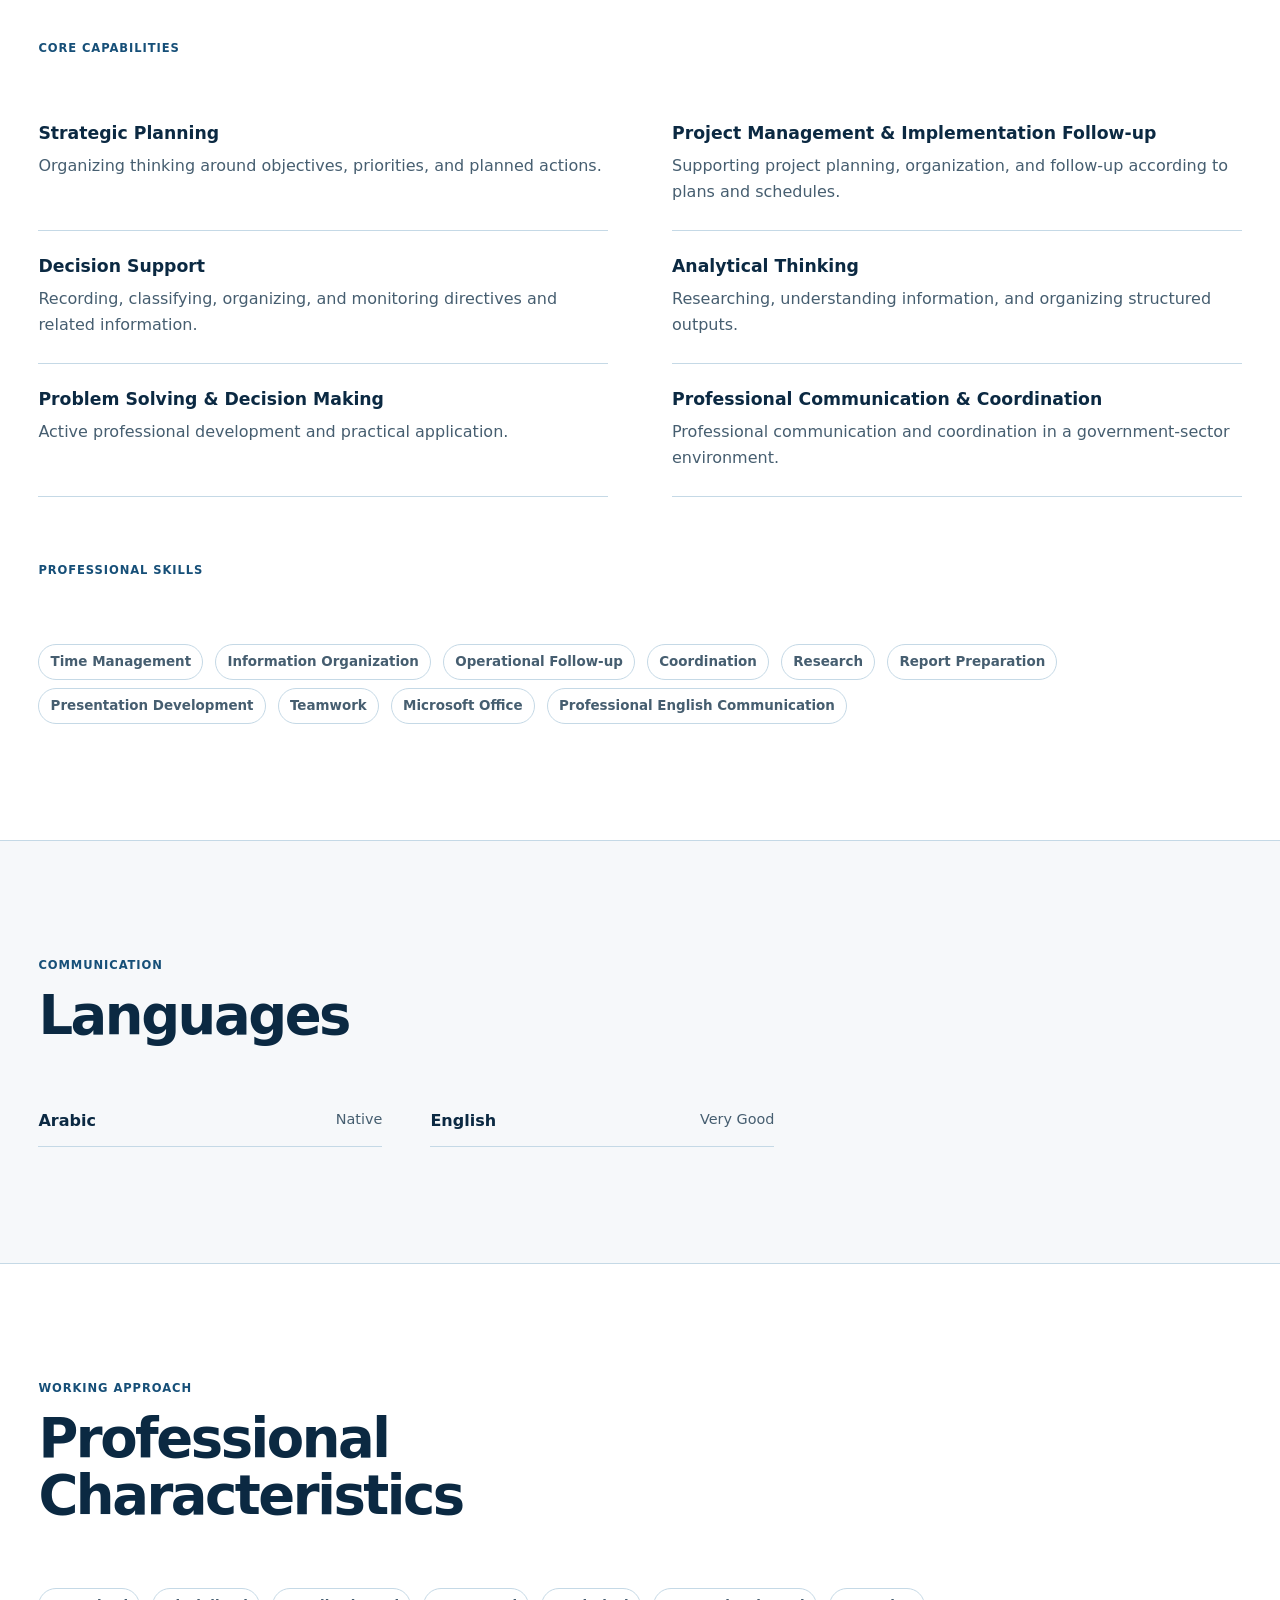
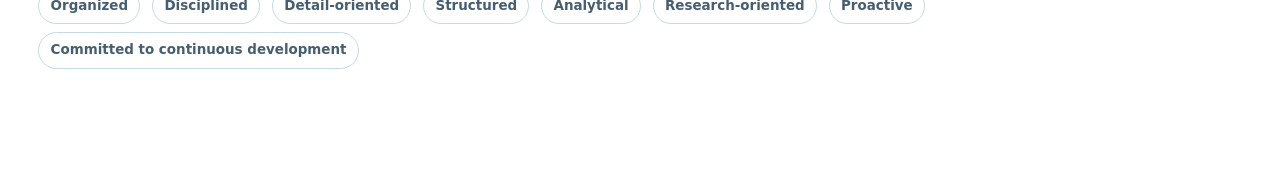
==== commit 86b28358: "Create initial local project snapshot Co-Authored-By: Claude Code <noreply@anthropic.com>" ====
--- a/index.html
+++ b/index.html
@@ -3,141 +3,129 @@
 <head>
   <meta charset="utf-8">
   <meta name="viewport" content="width=device-width, initial-scale=1">
-  <meta name="description" content="Professional portfolio for Retal Mohammed, Business Specialist.">
-  <title>Retal Mohammed | Business Specialist</title>
+  <meta name="description" content="The bilingual professional portfolio of Retal Mohammed, Administrative Specialist and Certified Business Professional.">
+  <title>Retal Mohammed | Professional Portfolio</title>
   <link rel="stylesheet" href="styles.css">
+  <script src="sample-data/data.js" defer></script>
+  <script src="script.js" defer></script>
 </head>
 <body>
-  <a class="skip-link" href="#main-content">Skip to main content</a>
-  <div class="scroll-progress" aria-hidden="true"><span id="scroll-progress-bar"></span></div>
+  <a class="skip-link" href="#main-content" data-i18n="skipLink">Skip to main content</a>
 
-  <header class="site-header" id="top">
-    <div class="header-inner">
-      <a class="brand" href="#top" aria-label="Retal Mohammed home">
+  <header class="site-header">
+    <div class="header-inner page-shell">
+      <a class="brand" href="#home" aria-label="Retal Mohammed — home" data-i18n-aria-label="brandLabel">
         <span class="brand-mark" aria-hidden="true">RM</span>
-        <span class="brand-text">Retal Mohammed</span>
+        <span class="brand-name" data-i18n="brandName">Retal Mohammed</span>
       </a>
+
       <div class="header-actions">
-        <button class="theme-toggle" id="theme-toggle" type="button" aria-label="Switch to light mode" aria-pressed="false">
-          <svg class="theme-icon theme-icon-sun" viewBox="0 0 24 24" aria-hidden="true"><circle cx="12" cy="12" r="4"></circle><path d="M12 2v2M12 20v2M4.93 4.93l1.41 1.41M17.66 17.66l1.41 1.41M2 12h2M20 12h2M4.93 19.07l1.41-1.41M17.66 6.34l1.41-1.41"></path></svg>
-          <svg class="theme-icon theme-icon-moon" viewBox="0 0 24 24" aria-hidden="true"><path d="M21 12.79A9 9 0 1 1 11.21 3 7 7 0 0 0 21 12.79Z"></path></svg>
-          <span id="theme-toggle-label">Light mode</span>
+        <button class="language-toggle" id="language-toggle" type="button" aria-pressed="false" aria-label="Switch website language to Arabic" data-i18n-aria-label="languageAction">
+          <span aria-hidden="true" data-i18n="languageToggle">العربية</span>
         </button>
-        <button class="text-button" id="load-example" type="button">Load example</button>
+        <button class="menu-toggle" id="menu-toggle" type="button" aria-expanded="false" aria-controls="primary-navigation" aria-label="Open navigation menu" data-i18n-aria-label="openMenu">
+          <span class="menu-toggle-line" aria-hidden="true"></span>
+          <span class="menu-toggle-line" aria-hidden="true"></span>
+          <span class="menu-toggle-line" aria-hidden="true"></span>
+          <span class="screen-reader-text" data-i18n="menu">Menu</span>
+        </button>
       </div>
+
+      <nav class="primary-navigation" id="primary-navigation" aria-label="Primary navigation" data-i18n-aria-label="primaryNavigation">
+        <ul>
+          <li><a class="is-current" href="#home" aria-current="page" data-nav="home" data-i18n="navHome">Home</a></li>
+          <li><a href="#profile" data-pending="profile" data-i18n="navProfile">Profile</a></li>
+          <li><a href="#experience" data-pending="experience" data-i18n="navExperience">Experience</a></li>
+          <li><a href="#education" data-pending="education" data-i18n="navEducation">Education</a></li>
+          <li><a href="#skills" data-pending="skills" data-i18n="navSkills">Skills</a></li>
+          <li><a href="#certifications" data-pending="certifications" data-i18n="navCertifications">Certifications</a></li>
+          <li><a href="#initiatives" data-pending="initiatives" data-i18n="navInitiatives">Initiatives</a></li>
+          <li><a href="#contact" data-pending="contact" data-i18n="navContact">Contact</a></li>
+        </ul>
+      </nav>
     </div>
-    <nav class="site-nav" aria-label="Primary navigation">
-      <a href="#about">About</a>
-      <a href="#skills">Skills</a>
-      <a href="#experience">Experience</a>
-      <a href="#education">Education</a>
-      <a href="#portfolio">Portfolio</a>
-      <a href="#contact">Contact</a>
-    </nav>
   </header>
 
   <main id="main-content" tabindex="-1">
     <section class="hero" id="home" aria-labelledby="hero-name">
-      <div class="hero-shape hero-shape-one" aria-hidden="true"></div>
-      <div class="hero-shape hero-shape-two" aria-hidden="true"></div>
-      <div class="hero-shape hero-shape-three" aria-hidden="true"></div>
-      <div class="hero-content">
-        <p class="eyebrow">Professional portfolio</p>
-        <h1 id="hero-name"></h1>
-        <p class="hero-title" id="hero-title"></p>
-        <p class="hero-summary" id="hero-summary"></p>
-        <div class="hero-actions">
-          <a class="button button-primary" href="#experience">Explore my work <span aria-hidden="true">→</span></a>
-          <span class="location" id="hero-location"></span>
+      <div class="hero-grid page-shell">
+        <div class="hero-copy">
+          <p class="eyebrow" data-i18n="eyebrow">Certified Business Professional</p>
+          <h1 id="hero-name" data-i18n="name">Retal Mohammed</h1>
+          <p class="role" data-i18n="role">Administrative Specialist | CBP</p>
+          <p class="focus-line" data-i18n="focus">Project Management <span aria-hidden="true">•</span> Decision Support <span aria-hidden="true">•</span> Strategic Planning <span aria-hidden="true">•</span> Initiative Development</p>
+          <p class="hero-summary" data-i18n="summary">Government-sector experience with a focus on structured work, professional follow-up, and development of practical initiatives and proposals.</p>
+
+          <div class="hero-actions" aria-label="Profile actions" data-i18n-aria-label="heroActions">
+            <button class="button button-primary" type="button" data-pending="profile" data-i18n="profileAction">Explore My Profile</button>
+            <button class="button button-secondary" type="button" data-pending="experience" data-i18n="experienceAction">View Experience</button>
+            <button class="button button-tertiary" type="button" data-pending="cv" data-i18n="cvAction">Download CV</button>
+          </div>
+
+          <ul class="portfolio-highlights" aria-label="Portfolio highlights" data-i18n-aria-label="portfolioHighlights">
+            <li>
+              <strong>17</strong>
+              <span data-i18n="initiativeFiles">Initiative &amp; Proposal Files</span>
+            </li>
+            <li>
+              <strong>30</strong>
+              <span data-i18n="ideasDeveloped">Ideas Developed in Detail</span>
+            </li>
+          </ul>
+        </div>
+
+        <div class="hero-visual" aria-hidden="true">
+          <svg class="professional-geometry" viewBox="0 0 620 500" fill="none" xmlns="http://www.w3.org/2000/svg">
+            <rect class="document-front" x="30" y="42" width="560" height="416" rx="26" />
+            <rect class="document-back" x="58" y="126" width="112" height="224" rx="16" />
+            <rect class="document-back" x="450" y="126" width="112" height="224" rx="16" />
+
+            <rect class="document-fold" x="190" y="92" width="106" height="222" rx="18" />
+            <rect class="document-middle" x="195" y="97" width="96" height="212" rx="14" />
+            <rect class="document-fold" x="324" y="92" width="106" height="222" rx="18" />
+            <rect class="document-middle" x="329" y="97" width="96" height="212" rx="14" />
+
+            <path class="document-line" d="M82 164H136" />
+            <path class="document-line" d="M82 194H122" />
+            <path class="document-line" d="M82 224H142" />
+            <path class="document-line" d="M478 164H532" />
+            <path class="document-line" d="M478 194H518" />
+            <path class="document-line" d="M478 224H538" />
+            <path class="document-line" d="M216 138H270" />
+            <path class="document-line" d="M216 166H258" />
+            <path class="document-line" d="M216 194H274" />
+            <path class="document-line" d="M350 138H404" />
+            <path class="document-line" d="M350 166H392" />
+            <path class="document-line" d="M350 194H408" />
+
+            <path class="connection-two" d="M90 270L154 300L224 365L300 350L382 410L470 400L598 430" />
+            <path class="connection" d="M90 270L154 300L224 365L300 350L382 410L470 400L598 430" />
+            <circle class="node" cx="90" cy="270" r="6" />
+            <circle class="node-primary" cx="154" cy="300" r="7" />
+            <circle class="node-primary" cx="224" cy="365" r="7" />
+            <circle class="node-primary" cx="300" cy="350" r="8" />
+            <circle class="node-primary" cx="382" cy="410" r="7" />
+            <circle class="node-primary" cx="470" cy="400" r="8" />
+            <circle class="node" cx="598" cy="430" r="6" />
+          </svg>
         </div>
       </div>
-      <aside class="hero-panel" aria-label="Professional focus">
-        <span class="panel-kicker">Focus</span>
-        <strong>Planning, projects, and informed decisions.</strong>
-        <span class="panel-line" aria-hidden="true"></span>
-        <span>Based in Abha, Saudi Arabia</span>
-      </aside>
+
+      <div class="professional-focus page-shell" aria-labelledby="professional-focus-heading">
+        <p class="focus-kicker" id="professional-focus-heading" data-i18n="professionalFocus">Professional Focus</p>
+        <ul class="focus-list">
+          <li data-i18n="focusAdministration">Administration</li>
+          <li data-i18n="focusProjectManagement">Project Management</li>
+          <li data-i18n="focusDecisionSupport">Decision Support</li>
+          <li data-i18n="focusStrategicPlanning">Strategic Planning</li>
+          <li data-i18n="focusInitiativeDevelopment">Initiative Development</li>
+        </ul>
+      </div>
     </section>
 
-    <div class="page-shell">
-      <section class="content-section reveal" id="about" aria-labelledby="about-heading">
-        <div class="section-heading">
-          <p class="eyebrow">Profile</p>
-          <h2 id="about-heading">About me</h2>
-        </div>
-        <article class="about-card card">
-          <div class="section-icon" aria-hidden="true"><svg viewBox="0 0 24 24"><path d="M12 12a4 4 0 1 0 0-8 4 4 0 0 0 0 8ZM4 21a8 8 0 0 1 16 0"></path></svg></div>
-          <p id="about-summary"></p>
-        </article>
-      </section>
-
-      <section class="content-section reveal" id="skills" aria-labelledby="skills-heading">
-        <div class="section-heading section-heading-row">
-          <div><p class="eyebrow">Capabilities</p><h2 id="skills-heading">Skills</h2></div>
-          <p class="section-note">A focused toolkit for structured work.</p>
-        </div>
-        <div class="skills-grid" id="skills-list"></div>
-      </section>
-
-      <section class="content-section reveal" id="experience" aria-labelledby="experience-heading">
-        <div class="section-heading">
-          <p class="eyebrow">Career path</p>
-          <h2 id="experience-heading">Experience</h2>
-        </div>
-        <div class="timeline" id="experience-list"></div>
-      </section>
-
-      <section class="content-section reveal split-section" id="education" aria-labelledby="education-heading">
-        <div class="education-column">
-          <div class="section-heading"><p class="eyebrow">Academic foundation</p><h2 id="education-heading">Education</h2></div>
-          <article class="education-card card" id="education-card"></article>
-        </div>
-        <div class="certifications-column" id="certifications" aria-labelledby="certifications-heading">
-          <div class="section-heading"><p class="eyebrow">Continuous learning</p><h2 id="certifications-heading">Certifications &amp; courses</h2></div>
-          <div class="certification-list card" id="certification-list"></div>
-        </div>
-      </section>
-
-      <section class="content-section reveal" id="portfolio" aria-labelledby="portfolio-heading">
-        <div class="section-heading section-heading-row">
-          <div><p class="eyebrow">Selected work</p><h2 id="portfolio-heading">Portfolio</h2></div>
-          <p class="section-note">A growing collection of digital work.</p>
-        </div>
-        <div class="projects-grid" id="projects-list"></div>
-      </section>
-
-      <section class="content-section reveal languages-section" id="languages" aria-labelledby="languages-heading">
-        <div class="section-heading"><p class="eyebrow">Communication</p><h2 id="languages-heading">Languages</h2></div>
-        <div class="language-list" id="languages-list"></div>
-      </section>
-
-      <section class="content-section reveal" id="contact" aria-labelledby="contact-heading">
-        <div class="contact-card card">
-          <div class="contact-copy">
-            <p class="eyebrow">Get in touch</p>
-            <h2 id="contact-heading">Contact</h2>
-            <p>Direct contact details are intentionally kept private. This form is a placeholder and needs a secure backend or an approved contact channel before it can send messages.</p>
-            <p class="recommendation" id="recommendation"></p>
-          </div>
-          <form class="contact-form" aria-label="Contact form placeholder">
-            <label for="contact-name">Name</label>
-            <input id="contact-name" type="text" placeholder="Contact form unavailable" disabled>
-            <label for="contact-message">Message</label>
-            <textarea id="contact-message" rows="3" placeholder="A secure contact channel is not connected" disabled></textarea>
-            <button class="button button-secondary" type="button" disabled>Send message</button>
-          </form>
-        </div>
-      </section>
-    </div>
+    <div id="portfolio-sections"></div>
   </main>
 
-  <footer class="site-footer">
-    <p>Retal Mohammed · Business Specialist</p>
-    <p>Your theme preference is saved only in this browser.</p>
-  </footer>
-  <div class="sr-only" id="status-message" aria-live="polite" aria-atomic="true"></div>
-
-  <script src="sample-data/data.js"></script>
-  <script src="script.js"></script>
+  <p class="screen-reader-text" id="status-message" role="status" aria-live="polite" aria-atomic="true"></p>
 </body>
 </html>
--- a/styles.css
+++ b/styles.css
@@ -1,253 +1,1095 @@
 :root {
-  --navy-950: #06142f;
-  --navy-900: #0a2250;
-  --blue-700: #1456b8;
-  --blue-600: #1d70d6;
-  --blue-300: #8ac4ff;
-  --blue-100: #dcedff;
-  --blue-50: #f3f9ff;
-  --white: #ffffff;
-  --surface: var(--navy-950);
-  --surface-raised: #0b2a5e;
-  --surface-soft: #103674;
-  --text: var(--white);
-  --text-muted: #c8e1ff;
-  --border: rgba(138, 196, 255, 0.3);
-  --card: rgba(11, 42, 94, 0.82);
-  --card-solid: #0d2f68;
-  --shadow: 0 20px 60px rgba(3, 17, 46, 0.28);
-  --shadow-hover: 0 30px 75px rgba(3, 17, 46, 0.4);
-  --radius-xl: 1.5rem;
-  --radius-lg: 1.1rem;
-  --content-width: 72rem;
-  --header-height: 7.6rem;
-  color-scheme: dark;
-}
-
-:root[data-theme="light"] {
-  --surface: var(--blue-50);
-  --surface-raised: var(--white);
-  --surface-soft: var(--blue-100);
-  --text: var(--navy-950);
-  --text-muted: #244e86;
-  --border: rgba(20, 86, 184, 0.22);
-  --card: rgba(255, 255, 255, 0.9);
-  --card-solid: var(--white);
-  --shadow: 0 18px 45px rgba(10, 34, 80, 0.12);
-  --shadow-hover: 0 24px 58px rgba(10, 34, 80, 0.18);
+  --navy: #0b2942;
+  --deep-blue: #164f78;
+  --sky-blue: #1676ac;
+  --light-blue: #ddecf5;
+  --soft-blue: #b8d8e9;
+  --canvas: #f6f8fa;
+  --surface: #ffffff;
+  --ink: #102d43;
+  --muted-ink: #465e70;
+  --border: #c5d9e6;
+  --focus: #075e94;
+  --shadow-soft: 0 12px 30px rgb(16 45 67 / 8%);
+  --shadow-header: 0 2px 16px rgb(16 45 67 / 5%);
+  --radius-small: 0.5rem;
+  --radius-medium: 0.875rem;
+  --page-width: 76rem;
+  --page-gutter: clamp(1rem, 3vw, 3rem);
+  --header-height: 4.8rem;
+  --space-1: 0.25rem;
+  --space-2: 0.5rem;
+  --space-3: 0.75rem;
+  --space-4: 1rem;
+  --space-5: 1.5rem;
+  --space-6: 2rem;
+  --space-7: 3rem;
+  --space-8: 4rem;
+  --space-9: 6rem;
+  --transition-fast: 160ms ease;
   color-scheme: light;
 }
 
-* { box-sizing: border-box; }
-html { scroll-behavior: smooth; scroll-padding-top: calc(var(--header-height) + 1rem); }
+* {
+  box-sizing: border-box;
+}
+
+html {
+  background: var(--canvas);
+  scroll-behavior: smooth;
+}
+
 body {
-  margin: 0;
-  min-width: 320px;
+  min-width: 20rem;
+  margin: 0;
   overflow-x: hidden;
-  background: var(--surface);
-  color: var(--text);
-  font-family: "Segoe UI", Tahoma, Arial, sans-serif;
+  background: var(--canvas);
+  color: var(--ink);
+  font-family: system-ui, -apple-system, BlinkMacSystemFont, "Segoe UI", Arial, sans-serif;
   font-size: 1rem;
   line-height: 1.65;
-  transition: background-color 220ms ease, color 220ms ease;
-}
-button, input, textarea { font: inherit; }
-a { color: inherit; }
-button, a { -webkit-tap-highlight-color: transparent; }
-button { cursor: pointer; }
+  text-rendering: optimizeLegibility;
+}
+
+html[lang="ar"] body {
+  font-family: Tahoma, "Segoe UI", Arial, sans-serif;
+  line-height: 1.8;
+}
+
+button,
+a {
+  font: inherit;
+}
+
+button {
+  border: 0;
+}
+
+a {
+  color: inherit;
+}
+
+button,
+a[href] {
+  -webkit-tap-highlight-color: transparent;
+  touch-action: manipulation;
+}
+
+button:focus-visible,
+a:focus-visible,
+summary:focus-visible {
+  outline: 3px solid var(--focus);
+  outline-offset: 3px;
+}
+
+.page-shell {
+  width: min(100%, calc(var(--page-width) + 6rem));
+  padding-inline: var(--page-gutter);
+  margin-inline: auto;
+}
+
+.hero-grid > *,
+.header-inner > * {
+  min-width: 0;
+}
+
+.screen-reader-text {
+  position: absolute;
+  width: 1px;
+  height: 1px;
+  padding: 0;
+  margin: -1px;
+  overflow: hidden;
+  clip: rect(0, 0, 0, 0);
+  white-space: nowrap;
+  border: 0;
+}
 
 .skip-link {
   position: fixed;
-  top: 0.75rem;
-  left: 0.75rem;
-  z-index: 100;
-  padding: 0.65rem 1rem;
-  border-radius: 0.5rem;
-  background: var(--white);
-  color: var(--navy-950);
-  transform: translateY(-200%);
-  transition: transform 160ms ease;
-}
-.skip-link:focus { transform: translateY(0); }
-
-:focus-visible { outline: 3px solid var(--blue-300); outline-offset: 4px; }
-.scroll-progress { position: fixed; inset: 0 0 auto; z-index: 80; height: 3px; background: transparent; }
-.scroll-progress span { display: block; width: 0; height: 100%; background: var(--blue-300); transition: width 80ms linear; }
+  z-index: 20;
+  inset-block-start: var(--space-3);
+  inset-inline-start: var(--space-3);
+  padding: var(--space-3) var(--space-4);
+  border-radius: var(--radius-small);
+  background: var(--navy);
+  color: var(--surface);
+  text-decoration: none;
+  transform: translateY(-180%);
+  transition: transform var(--transition-fast);
+}
+
+.skip-link:focus {
+  transform: translateY(0);
+}
 
 .site-header {
   position: sticky;
-  top: 0;
-  z-index: 50;
-  border-bottom: 1px solid var(--border);
-  background: color-mix(in srgb, var(--surface) 88%, transparent);
-  backdrop-filter: blur(16px);
-}
-.header-inner, .site-nav, .page-shell, .site-footer { width: min(var(--content-width), calc(100% - 2rem)); margin-inline: auto; }
-.header-inner { min-height: 4.5rem; display: flex; align-items: center; justify-content: space-between; gap: 1rem; }
-.brand { display: inline-flex; align-items: center; gap: 0.65rem; text-decoration: none; font-weight: 700; letter-spacing: -0.02em; }
-.brand-mark { display: grid; place-items: center; width: 2rem; height: 2rem; border: 1px solid var(--blue-300); border-radius: 0.6rem; background: var(--blue-700); color: var(--white); font-size: 0.72rem; letter-spacing: 0.06em; }
-.header-actions { display: flex; align-items: center; gap: 0.35rem; }
-.theme-toggle, .text-button { display: inline-flex; align-items: center; min-height: 2.7rem; border: 1px solid var(--border); border-radius: 0.65rem; background: transparent; color: var(--text); padding: 0.45rem 0.7rem; font-size: 0.85rem; font-weight: 650; transition: background-color 180ms ease, border-color 180ms ease, transform 180ms ease; }
-.theme-toggle { gap: 0.42rem; }
-.theme-toggle:hover, .text-button:hover { background: var(--surface-soft); border-color: var(--blue-300); }
-.theme-toggle:active, .text-button:active { transform: scale(0.97); }
-.theme-icon { width: 1rem; height: 1rem; fill: none; stroke: currentColor; stroke-width: 1.8; stroke-linecap: round; }
-.theme-icon-moon { display: none; }
-:root[data-theme="light"] .theme-icon-sun { display: none; }
-:root[data-theme="light"] .theme-icon-moon { display: block; }
-
-.site-nav { display: flex; align-items: center; gap: 0.25rem; overflow-x: auto; min-height: 3.05rem; scrollbar-width: none; }
-.site-nav::-webkit-scrollbar { display: none; }
-.site-nav a { flex: 0 0 auto; padding: 0.35rem 0.58rem; border-radius: 0.45rem; color: var(--text-muted); font-size: 0.83rem; font-weight: 650; text-decoration: none; transition: color 170ms ease, background-color 170ms ease; }
-.site-nav a:hover, .site-nav a[aria-current="true"] { background: var(--surface-soft); color: var(--text); }
-
-.hero { position: relative; isolation: isolate; display: grid; align-items: end; min-height: max(38rem, calc(100dvh - var(--header-height))); overflow: hidden; padding: clamp(3.5rem, 10vw, 8rem) max(1rem, calc((100% - var(--content-width)) / 2)) clamp(2rem, 6vw, 4rem); background: linear-gradient(125deg, var(--navy-950) 0%, var(--navy-900) 43%, var(--blue-700) 100%); color: var(--white); }
-:root[data-theme="light"] .hero { background: linear-gradient(125deg, var(--navy-950) 0%, var(--blue-700) 58%, var(--blue-300) 100%); }
-.hero::after { content: ""; position: absolute; inset: 0; z-index: -1; background: linear-gradient(90deg, rgba(6,20,47,.68), transparent 75%); }
-.hero-content { position: relative; z-index: 2; width: min(45rem, 100%); }
-.eyebrow { margin: 0 0 0.6rem; color: var(--blue-300); font-size: 0.75rem; font-weight: 750; letter-spacing: .14em; text-transform: uppercase; }
-.hero .eyebrow { color: var(--blue-100); }
-h1, h2, h3, p { overflow-wrap: anywhere; }
-h1 { max-width: 12ch; margin: 0; font-size: clamp(3rem, 8.5vw, 6.6rem); line-height: .94; letter-spacing: -0.065em; }
-h2 { margin: 0; font-size: clamp(1.8rem, 4vw, 3rem); line-height: 1.05; letter-spacing: -0.045em; }
-.hero-title { margin: 1.25rem 0 0; color: var(--blue-100); font-size: clamp(1.1rem, 2.3vw, 1.48rem); font-weight: 700; }
-.hero-summary { max-width: 42rem; margin: 1rem 0 0; color: var(--white); font-size: clamp(1rem, 1.8vw, 1.18rem); line-height: 1.75; }
-.hero-actions { display: flex; flex-wrap: wrap; align-items: center; gap: 1rem; margin-top: 2rem; }
-.button { display: inline-flex; align-items: center; justify-content: center; gap: .5rem; min-height: 2.85rem; padding: .65rem 1rem; border: 1px solid transparent; border-radius: .72rem; font-weight: 750; text-decoration: none; transition: transform 190ms ease, box-shadow 190ms ease, background-color 190ms ease; }
-.button:hover:not(:disabled) { transform: translateY(-2px); }
-.button:active:not(:disabled) { transform: translateY(0); }
-.button-primary { background: var(--white); color: var(--navy-950); box-shadow: 0 12px 28px rgba(2, 18, 54, .25); }
-.button-primary:hover { box-shadow: 0 17px 34px rgba(2, 18, 54, .34); }
-.button-secondary { background: var(--blue-700); color: var(--white); }
-.button:disabled { opacity: .68; cursor: not-allowed; }
-.location { display: inline-flex; align-items: center; gap: .4rem; color: var(--blue-100); font-weight: 600; }
-.location::before { content: ""; width: .5rem; height: .5rem; border-radius: 50%; background: var(--blue-300); box-shadow: 0 0 0 4px rgba(138,196,255,.2); }
-.hero-panel { position: relative; z-index: 2; display: grid; gap: .7rem; width: min(19rem, 100%); margin-top: 3rem; padding: 1.2rem; border: 1px solid rgba(220, 237, 255, .4); border-radius: var(--radius-lg); background: rgba(6, 20, 47, .28); box-shadow: 0 15px 40px rgba(3, 17, 46, .17); backdrop-filter: blur(12px); }
-.panel-kicker { color: var(--blue-100); font-size: .72rem; font-weight: 750; letter-spacing: .13em; text-transform: uppercase; }
-.panel-line { height: 1px; background: rgba(220,237,255,.45); }
-.hero-shape { position: absolute; z-index: -1; border-radius: 50%; filter: blur(1px); pointer-events: none; }
-.hero-shape-one { top: -12rem; right: -9rem; width: 34rem; height: 34rem; border: 2.5rem solid rgba(138,196,255,.17); }
-.hero-shape-two { right: 18%; bottom: -15rem; width: 30rem; height: 30rem; background: rgba(138,196,255,.14); }
-.hero-shape-three { top: 20%; right: 5%; width: 8rem; height: 8rem; border: 1rem solid rgba(220,237,255,.2); }
-
-.page-shell { padding-block: clamp(3.5rem, 7vw, 6.5rem); }
-.content-section { margin-top: clamp(4rem, 9vw, 8rem); }
-.content-section:first-child { margin-top: 0; }
-.section-heading { margin-bottom: 1.5rem; }
-.section-heading-row { display: flex; align-items: end; justify-content: space-between; gap: 1.5rem; }
-.section-note { max-width: 20rem; margin: 0; color: var(--text-muted); font-size: .95rem; }
-.card { border: 1px solid var(--border); border-radius: var(--radius-xl); background: var(--card); box-shadow: var(--shadow); }
-.about-card { display: grid; grid-template-columns: auto 1fr; gap: 1.2rem; align-items: start; padding: clamp(1.35rem, 4vw, 2.4rem); }
-.about-card p { max-width: 56rem; margin: 0; color: var(--text); font-size: clamp(1.03rem, 1.7vw, 1.22rem); line-height: 1.85; }
-.section-icon { display: grid; place-items: center; width: 2.75rem; height: 2.75rem; border-radius: .85rem; background: var(--blue-700); color: var(--white); }
-.section-icon svg { width: 1.35rem; height: 1.35rem; fill: none; stroke: currentColor; stroke-width: 1.7; stroke-linecap: round; stroke-linejoin: round; }
-
-.skills-grid { display: grid; grid-template-columns: repeat(1, minmax(0, 1fr)); gap: .8rem; }
-.skill-card { position: relative; overflow: hidden; display: flex; gap: .85rem; align-items: center; min-height: 5.5rem; padding: 1.05rem; border: 1px solid var(--border); border-radius: var(--radius-lg); background: var(--card); box-shadow: 0 10px 28px rgba(3,17,46,.1); transition: transform 200ms ease, box-shadow 200ms ease, border-color 200ms ease; }
-.skill-card::before { content: ""; flex: 0 0 auto; width: .65rem; height: .65rem; border-radius: 50%; background: var(--blue-300); box-shadow: 0 0 0 6px color-mix(in srgb, var(--blue-300) 20%, transparent); }
-.skill-card:hover, .skill-card:focus-within { transform: translateY(-4px); border-color: var(--blue-300); box-shadow: var(--shadow-hover); }
-.skill-card strong { font-size: 1rem; }
-
-.timeline { position: relative; display: grid; gap: 1rem; padding-left: 1.3rem; }
-.timeline::before { content: ""; position: absolute; top: .8rem; bottom: .8rem; left: .3rem; width: 2px; background: linear-gradient(var(--blue-300), var(--blue-700)); }
-.timeline-item { position: relative; }
-.timeline-item::before { content: ""; position: absolute; top: 1.55rem; left: -1.3rem; width: .75rem; height: .75rem; border: 3px solid var(--surface); border-radius: 50%; background: var(--blue-300); box-shadow: 0 0 0 2px var(--blue-700); }
-.timeline-toggle { display: grid; grid-template-columns: 1fr auto; gap: .8rem; width: 100%; padding: 1.15rem; border: 1px solid var(--border); border-radius: var(--radius-lg); background: var(--card); color: var(--text); text-align: left; box-shadow: var(--shadow); transition: border-color 180ms ease, box-shadow 180ms ease, transform 180ms ease; }
-.timeline-toggle:hover { transform: translateY(-2px); border-color: var(--blue-300); box-shadow: var(--shadow-hover); }
-.timeline-role { display: block; font-size: clamp(1.05rem, 2vw, 1.24rem); font-weight: 750; }
-.timeline-org, .timeline-period { display: block; color: var(--text-muted); font-size: .92rem; }
-.timeline-period { margin-top: .25rem; font-weight: 650; }
-.chevron { align-self: center; width: .8rem; height: .8rem; border-right: 2px solid currentColor; border-bottom: 2px solid currentColor; transform: rotate(45deg); transition: transform 180ms ease; }
-.timeline-toggle[aria-expanded="true"] .chevron { transform: rotate(225deg); }
-.timeline-detail { display: grid; grid-template-rows: 0fr; margin-top: .3rem; transition: grid-template-rows 220ms ease; }
-.timeline-detail[hidden] { display: none; }
-.timeline-detail > div { overflow: hidden; }
-.timeline-detail p { margin: 0; padding: .85rem 1.15rem 1.15rem; color: var(--text-muted); }
-
-.split-section { display: grid; gap: 1.25rem; }
-.education-card { padding: 1.4rem; }
-.card-label { margin: 0 0 .5rem; color: var(--text-muted); font-size: .78rem; font-weight: 750; letter-spacing: .1em; text-transform: uppercase; }
-.education-card h3 { margin: 0; font-size: 1.35rem; line-height: 1.2; }
-.education-card p { margin: .55rem 0 0; color: var(--text-muted); }
-.certification-list { display: grid; padding: .35rem; overflow: hidden; }
-.certification-item { display: flex; align-items: center; gap: .75rem; padding: .85rem; border-bottom: 1px solid var(--border); }
-.certification-item:last-child { border-bottom: 0; }
-.certification-item::before { content: ""; flex: 0 0 auto; width: .55rem; height: .55rem; border-radius: 50%; background: var(--blue-600); }
-
-.projects-grid { display: grid; grid-template-columns: repeat(1, minmax(0, 1fr)); gap: 1rem; }
-.project-card { position: relative; isolation: isolate; display: flex; flex-direction: column; min-height: 18rem; padding: 1.4rem; overflow: hidden; border: 1px solid var(--border); border-radius: var(--radius-xl); background: var(--card); box-shadow: var(--shadow); transition: transform 220ms ease, box-shadow 220ms ease, border-color 220ms ease; }
-.project-card::after { content: ""; position: absolute; z-index: -1; right: -4rem; bottom: -5rem; width: 14rem; height: 14rem; border-radius: 50%; background: radial-gradient(circle, rgba(138,196,255,.35), transparent 66%); transition: transform 270ms ease; }
-.project-card:hover, .project-card:focus-within { transform: translateY(-6px); border-color: var(--blue-300); box-shadow: var(--shadow-hover); }
-.project-card:hover::after, .project-card:focus-within::after { transform: scale(1.2); }
-.project-meta { color: var(--blue-300); font-size: .8rem; font-weight: 750; letter-spacing: .09em; text-transform: uppercase; }
-.project-card h3 { margin: .8rem 0 0; font-size: 1.35rem; line-height: 1.2; }
-.project-card p { margin: .7rem 0 1.25rem; color: var(--text-muted); }
-.project-link { display: inline-flex; align-items: center; gap: .45rem; width: fit-content; margin-top: auto; color: var(--text); font-weight: 750; text-decoration: none; }
-.project-link::after { content: "↗"; }
-.project-card.coming-soon { opacity: .9; }
-.project-card.coming-soon::after { background: radial-gradient(circle, rgba(138,196,255,.18), transparent 66%); }
-.status-badge { display: inline-flex; width: fit-content; margin-top: auto; padding: .32rem .55rem; border: 1px solid var(--border); border-radius: 100vmax; color: var(--text-muted); font-size: .78rem; font-weight: 700; }
-
-.languages-section { display: grid; gap: 1.35rem; }
-.language-list { display: flex; flex-wrap: wrap; gap: .75rem; }
-.language-card { min-width: min(100%, 13rem); padding: .95rem 1.1rem; border: 1px solid var(--border); border-radius: .85rem; background: var(--card); box-shadow: 0 10px 28px rgba(3,17,46,.08); }
-.language-card strong, .language-card span { display: block; }
-.language-card span { margin-top: .12rem; color: var(--text-muted); font-size: .9rem; }
-
-.contact-card { display: grid; gap: 1.6rem; padding: clamp(1.35rem, 4vw, 2.4rem); }
-.contact-copy h2 { margin-bottom: .9rem; }
-.contact-copy > p:not(.eyebrow) { max-width: 38rem; margin: 0; color: var(--text-muted); }
-.recommendation { margin-top: 1rem !important; color: var(--text) !important; font-weight: 650; }
-.contact-form { display: grid; gap: .42rem; }
-.contact-form label { font-size: .88rem; font-weight: 700; }
-.contact-form input, .contact-form textarea { width: 100%; padding: .68rem .8rem; border: 1px solid var(--border); border-radius: .55rem; background: var(--surface-soft); color: var(--text-muted); resize: vertical; }
-.contact-form :disabled { opacity: 1; cursor: not-allowed; }
-.contact-form .button { margin-top: .4rem; }
-
-.site-footer { display: flex; flex-wrap: wrap; justify-content: space-between; gap: .5rem 1.5rem; padding-block: 1.7rem 2.5rem; border-top: 1px solid var(--border); color: var(--text-muted); font-size: .88rem; }
-.site-footer p { margin: 0; }
-.sr-only { position: absolute; width: 1px; height: 1px; padding: 0; margin: -1px; overflow: hidden; clip: rect(0,0,0,0); white-space: nowrap; border: 0; }
-
-.reveal { opacity: 0; transform: translateY(18px); transition: opacity 480ms ease, transform 480ms ease; }
-.reveal.is-visible { opacity: 1; transform: translateY(0); }
-.reveal .stagger-item { opacity: 0; transform: translateY(12px); transition: opacity 380ms ease, transform 380ms ease; transition-delay: calc(var(--stagger-index) * 55ms); }
-.reveal.is-visible .stagger-item { opacity: 1; transform: translateY(0); }
-
-@media (min-width: 40rem) {
-  .hero { grid-template-columns: minmax(0, 1fr) minmax(16rem, 19rem); gap: 2rem; }
-  .hero-panel { margin-top: 0; align-self: end; }
-  .skills-grid { grid-template-columns: repeat(2, minmax(0, 1fr)); }
-  .projects-grid { grid-template-columns: repeat(2, minmax(0, 1fr)); }
-  .contact-card { grid-template-columns: 1.3fr .8fr; align-items: start; }
-}
-@media (min-width: 56rem) {
-  .header-inner, .site-nav, .page-shell, .site-footer { width: min(var(--content-width), calc(100% - 4rem)); }
-  .header-inner { min-height: 4.9rem; }
-  .site-nav { min-height: 3.25rem; }
-  .split-section { grid-template-columns: minmax(0, .9fr) minmax(0, 1.1fr); gap: 2rem; }
-  .skills-grid { grid-template-columns: repeat(3, minmax(0, 1fr)); }
-  .projects-grid { grid-template-columns: repeat(3, minmax(0, 1fr)); }
-}
-@media (max-width: 29rem) {
-  .brand-text { display: none; }
-  .theme-toggle span { display: none; }
-  .header-actions { gap: .25rem; }
-  .theme-toggle, .text-button { min-width: 2.65rem; justify-content: center; padding-inline: .55rem; }
-  .text-button { font-size: .76rem; }
-  .section-heading-row { display: block; }
-  .section-heading-row .section-note { margin-top: .8rem; }
-}
+  z-index: 10;
+  inset-block-start: 0;
+  border-block-end: 1px solid var(--border);
+  background: rgb(255 255 255 / 97%);
+  box-shadow: var(--shadow-header);
+}
+
+.header-inner {
+  display: flex;
+  flex-wrap: wrap;
+  align-items: center;
+  justify-content: space-between;
+  gap: var(--space-3);
+  min-height: var(--header-height);
+  padding-block: var(--space-2);
+}
+
+.brand {
+  display: inline-flex;
+  align-items: center;
+  gap: 0.625rem;
+  min-height: 2.75rem;
+  color: var(--navy);
+  font-size: 0.94rem;
+  font-weight: 760;
+  letter-spacing: -0.015em;
+  text-decoration: none;
+}
+
+.brand-mark {
+  display: grid;
+  place-items: center;
+  width: 2.25rem;
+  height: 2.25rem;
+  border: 1px solid var(--deep-blue);
+  border-radius: 50%;
+  color: var(--deep-blue);
+  font-size: 0.71rem;
+  font-weight: 800;
+  letter-spacing: 0.05em;
+}
+
+.header-actions {
+  display: inline-flex;
+  align-items: center;
+  gap: var(--space-2);
+}
+
+.language-toggle,
+.menu-toggle {
+  display: inline-flex;
+  align-items: center;
+  justify-content: center;
+  min-width: 2.75rem;
+  min-height: 2.75rem;
+  border: 1px solid var(--border);
+  border-radius: var(--radius-small);
+  background: var(--surface);
+  color: var(--deep-blue);
+  cursor: pointer;
+  transition: background-color var(--transition-fast), border-color var(--transition-fast), color var(--transition-fast), transform var(--transition-fast);
+}
+
+.language-toggle {
+  padding-inline: var(--space-3);
+  font-size: 0.875rem;
+  font-weight: 750;
+}
+
+.language-toggle:hover,
+.menu-toggle:hover {
+  border-color: var(--sky-blue);
+  background: var(--light-blue);
+}
+
+.language-toggle:active,
+.menu-toggle:active,
+.button:active {
+  transform: translateY(1px);
+}
+
+.menu-toggle {
+  flex-direction: column;
+  gap: 0.24rem;
+  width: 2.75rem;
+}
+
+.menu-toggle-line {
+  display: block;
+  width: 1.08rem;
+  height: 1.5px;
+  background: currentColor;
+  transition: transform var(--transition-fast), opacity var(--transition-fast);
+}
+
+.menu-toggle[aria-expanded="true"] .menu-toggle-line:nth-child(1) {
+  transform: translateY(0.35rem) rotate(45deg);
+}
+
+.menu-toggle[aria-expanded="true"] .menu-toggle-line:nth-child(2) {
+  opacity: 0;
+}
+
+.menu-toggle[aria-expanded="true"] .menu-toggle-line:nth-child(3) {
+  transform: translateY(-0.35rem) rotate(-45deg);
+}
+
+.primary-navigation {
+  display: none;
+  flex-basis: 100%;
+  padding-block: var(--space-2) var(--space-3);
+  border-block-start: 1px solid var(--border);
+}
+
+.primary-navigation.is-open {
+  display: block;
+}
+
+.primary-navigation ul {
+  display: grid;
+  grid-template-columns: repeat(2, minmax(0, 1fr));
+  gap: var(--space-1);
+  padding: 0;
+  margin: 0;
+  list-style: none;
+}
+
+.primary-navigation a {
+  display: flex;
+  align-items: center;
+  min-height: 2.75rem;
+  padding-inline: var(--space-3);
+  border-radius: var(--radius-small);
+  color: var(--muted-ink);
+  font-size: 0.89rem;
+  font-weight: 650;
+  text-decoration: none;
+  transition: background-color var(--transition-fast), color var(--transition-fast);
+}
+
+.primary-navigation a:hover,
+.primary-navigation a.is-current {
+  background: var(--light-blue);
+  color: var(--navy);
+}
+
+main:focus {
+  outline: none;
+}
+
+.hero {
+  position: relative;
+  display: grid;
+  align-content: center;
+  min-height: calc(100dvh - var(--header-height));
+  overflow: hidden;
+  padding-block: clamp(3.75rem, 7vw, 6.5rem);
+  background: var(--canvas);
+}
+
+.hero::before {
+  position: absolute;
+  z-index: 0;
+  inset-block-start: 0;
+  inset-inline-start: 0;
+  inset-inline-end: auto;
+  width: min(56vw, 44rem);
+  height: 100%;
+  border-inline-end: 1px solid rgb(197 217 230 / 70%);
+  background-color: rgb(221 236 245 / 55%);
+  content: "";
+}
+
+.hero-grid {
+  position: relative;
+  z-index: 1;
+  display: grid;
+  align-items: center;
+  gap: clamp(2.5rem, 6vw, 5rem);
+}
+
+.hero-copy,
+.hero-visual {
+  min-width: 0;
+}
+
+.hero-copy {
+  max-width: 40rem;
+}
+
+.eyebrow {
+  display: inline-flex;
+  align-items: center;
+  min-height: 2rem;
+  margin: 0 0 var(--space-5);
+  padding-inline: 0.7rem;
+  border: 1px solid var(--soft-blue);
+  border-radius: 999px;
+  color: var(--deep-blue);
+  font-size: 0.75rem;
+  font-weight: 780;
+  letter-spacing: 0.08em;
+  text-transform: uppercase;
+}
+
+html[lang="ar"] .eyebrow {
+  letter-spacing: 0;
+  text-transform: none;
+}
+
+h1 {
+  max-width: 13ch;
+  margin: 0;
+  color: var(--navy);
+  font-size: clamp(3rem, 10vw, 6.75rem);
+  font-weight: 780;
+  letter-spacing: -0.07em;
+  line-height: 0.95;
+  text-wrap: balance;
+}
+
+html[lang="ar"] h1 {
+  max-width: 12ch;
+  font-weight: 700;
+  letter-spacing: 0;
+  line-height: 1.13;
+}
+
+.role {
+  margin: var(--space-5) 0 0;
+  color: var(--deep-blue);
+  font-size: clamp(1.1rem, 2.5vw, 1.38rem);
+  font-weight: 720;
+}
+
+.focus-line {
+  max-width: 47rem;
+  margin: var(--space-5) 0 0;
+  color: var(--ink);
+  font-size: clamp(1rem, 2vw, 1.13rem);
+  font-weight: 650;
+  line-height: 1.65;
+}
+
+.focus-line span {
+  padding-inline: 0.15em;
+  color: var(--sky-blue);
+}
+
+.hero-summary {
+  max-width: 41rem;
+  margin: var(--space-4) 0 0;
+  color: var(--muted-ink);
+  font-size: 1rem;
+}
+
+.hero-actions {
+  display: grid;
+  grid-template-columns: 1fr;
+  gap: var(--space-3);
+  margin-block-start: var(--space-6);
+}
+
+.button {
+  display: inline-flex;
+  align-items: center;
+  justify-content: center;
+  min-height: 3rem;
+  padding: 0.7rem var(--space-5);
+  border: 1px solid transparent;
+  border-radius: var(--radius-small);
+  cursor: pointer;
+  font-size: 0.94rem;
+  font-weight: 750;
+  text-align: center;
+  transition: background-color var(--transition-fast), border-color var(--transition-fast), box-shadow var(--transition-fast), color var(--transition-fast), transform var(--transition-fast);
+}
+
+.button-primary {
+  background: var(--navy);
+  color: var(--surface);
+  box-shadow: 0 7px 15px rgb(11 41 66 / 15%);
+}
+
+.button-primary:hover {
+  background: var(--deep-blue);
+  box-shadow: 0 10px 20px rgb(11 41 66 / 20%);
+}
+
+.button-secondary {
+  border-color: var(--deep-blue);
+  background: var(--surface);
+  color: var(--deep-blue);
+}
+
+.button-secondary:hover {
+  background: var(--light-blue);
+}
+
+.button-tertiary {
+  border-color: transparent;
+  background: transparent;
+  color: var(--deep-blue);
+  text-decoration: underline;
+  text-decoration-color: var(--soft-blue);
+  text-underline-offset: 0.24em;
+}
+
+.button-tertiary:hover {
+  color: var(--navy);
+  text-decoration-color: var(--deep-blue);
+}
+
+.portfolio-highlights {
+  display: flex;
+  flex-wrap: wrap;
+  gap: var(--space-3);
+  padding: 0;
+  margin: var(--space-5) 0 0;
+  list-style: none;
+}
+
+.portfolio-highlights li {
+  display: flex;
+  align-items: baseline;
+  gap: 0.4rem;
+  min-width: min(100%, 12.5rem);
+  padding-inline-end: var(--space-3);
+  border-inline-end: 1px solid var(--border);
+  color: var(--muted-ink);
+  font-size: 0.76rem;
+  font-weight: 600;
+}
+
+.portfolio-highlights li:last-child {
+  border-inline-end: 0;
+}
+
+.portfolio-highlights strong {
+  color: var(--deep-blue);
+  font-size: 1.25rem;
+  font-variant-numeric: tabular-nums;
+  line-height: 1;
+}
+
+.hero-visual {
+  position: relative;
+  width: min(86%, 25rem);
+  min-height: 14rem;
+  margin: var(--space-2) auto 0;
+  opacity: 0.72;
+}
+
+.professional-geometry {
+  display: block;
+  width: 100%;
+  height: auto;
+  overflow: visible;
+  transform: scale(1.035);
+  transform-origin: center;
+}
+
+.professional-geometry path {
+  vector-effect: non-scaling-stroke;
+}
+
+.document-back,
+.document-middle,
+.document-front {
+  stroke: var(--border);
+  stroke-linejoin: round;
+  stroke-width: 1.25;
+}
+
+.document-back {
+  fill: rgb(221 236 245 / 16%);
+}
+
+.document-middle {
+  fill: rgb(184 216 233 / 17%);
+}
+
+.document-front {
+  fill: rgb(255 255 255 / 52%);
+  stroke: var(--deep-blue);
+}
+
+.document-fold,
+.document-line {
+  stroke: var(--soft-blue);
+  stroke-linecap: round;
+  stroke-width: 1.1;
+}
+
+.document-fold {
+  stroke: var(--deep-blue);
+}
+
+.connection {
+  stroke: var(--sky-blue);
+  stroke-linecap: round;
+  stroke-linejoin: round;
+  stroke-width: 1.1;
+}
+
+.connection-two {
+  stroke: var(--deep-blue);
+}
+
+.connection-three {
+  stroke: var(--soft-blue);
+}
+
+.mountain-contour {
+  stroke: var(--deep-blue);
+  stroke-linecap: round;
+  stroke-linejoin: round;
+  stroke-width: 1.1;
+}
+
+.node {
+  fill: var(--surface);
+  stroke: var(--sky-blue);
+  stroke-width: 1.5;
+}
+
+.node-primary {
+  fill: var(--deep-blue);
+  stroke: var(--surface);
+  stroke-width: 2;
+}
+
+.professional-focus {
+  position: relative;
+  z-index: 1;
+  display: grid;
+  gap: var(--space-2);
+  margin-block-start: clamp(2.5rem, 5vw, 4rem);
+  padding-block-start: var(--space-4);
+  border-block-start: 1px solid var(--border);
+}
+
+.focus-kicker {
+  margin: 0;
+  color: var(--muted-ink);
+  font-size: 0.68rem;
+  font-weight: 760;
+  letter-spacing: 0.1em;
+  text-transform: uppercase;
+}
+
+html[lang="ar"] .focus-kicker {
+  letter-spacing: 0;
+  text-transform: none;
+}
+
+.focus-list {
+  display: flex;
+  flex-wrap: wrap;
+  gap: var(--space-2) var(--space-3);
+  padding: 0;
+  margin: 0;
+  list-style: none;
+}
+
+.focus-list li {
+  display: flex;
+  align-items: center;
+  gap: 0.4rem;
+  color: var(--muted-ink);
+  font-size: 0.78rem;
+  font-weight: 600;
+}
+
+.focus-list li::before {
+  width: 0.32rem;
+  height: 0.32rem;
+  border-radius: 50%;
+  background: var(--soft-blue);
+  content: "";
+}
+
+/* Step 2: professional content below the unchanged homepage hero. */
+.portfolio-section {
+  scroll-margin-block-start: calc(var(--header-height) + var(--space-4));
+  border-block-start: 1px solid var(--border);
+  padding-block: clamp(3.75rem, 8vw, 7rem);
+  background: var(--canvas);
+}
+
+.portfolio-section:nth-child(even) {
+  background: var(--surface);
+}
+
+.section-shell > * + * {
+  margin-block-start: var(--space-6);
+}
+
+.section-header {
+  max-width: 46rem;
+}
+
+.section-kicker,
+.group-heading,
+.record-label,
+.meta-label {
+  color: var(--deep-blue);
+  font-size: 0.72rem;
+  font-weight: 780;
+  letter-spacing: 0.08em;
+  text-transform: uppercase;
+}
+
+.section-kicker {
+  margin: 0 0 var(--space-3);
+}
+
+.section-header h2 {
+  max-width: 22ch;
+  margin: 0;
+  color: var(--navy);
+  font-size: clamp(2rem, 5vw, 3.4rem);
+  font-weight: 760;
+  letter-spacing: -0.045em;
+  line-height: 1.05;
+  text-wrap: balance;
+}
+
+.profile-summary {
+  max-width: 48rem;
+  margin: 0;
+  color: var(--muted-ink);
+  font-size: clamp(1rem, 2vw, 1.12rem);
+}
+
+.focus-area-list,
+.professional-skill-list,
+.characteristic-list {
+  display: flex;
+  flex-wrap: wrap;
+  gap: var(--space-2) var(--space-3);
+  padding: 0;
+  margin: 0;
+  list-style: none;
+}
+
+.focus-area-list li,
+.professional-skill-list li,
+.characteristic-list li {
+  padding: 0.38rem 0.7rem;
+  border: 1px solid var(--border);
+  border-radius: 999px;
+  background: var(--surface);
+  color: var(--muted-ink);
+  font-size: 0.84rem;
+  font-weight: 650;
+}
+
+.experience-list,
+.education-list,
+.training-list {
+  display: grid;
+  gap: 0;
+  padding: 0;
+  margin: 0;
+  list-style: none;
+}
+
+.experience-item,
+.education-entry,
+.training-entry {
+  min-width: 0;
+  padding-block: var(--space-6);
+  border-block-start: 1px solid var(--border);
+}
+
+.experience-item:first-child,
+.education-entry:first-child,
+.training-entry:first-child {
+  padding-block-start: 0;
+  border-block-start: 0;
+}
+
+.experience-entry,
+.education-entry,
+.training-entry,
+.capability-entry,
+.credential-entry {
+  min-width: 0;
+}
+
+.experience-entry h3,
+.education-entry h3,
+.training-entry h4,
+.credential-entry h4,
+.capability-entry h4 {
+  margin: 0;
+  color: var(--navy);
+  font-size: 1.08rem;
+  line-height: 1.35;
+}
+
+.experience-unit,
+.education-institution {
+  margin: var(--space-1) 0 0;
+  color: var(--deep-blue);
+  font-weight: 700;
+}
+
+.experience-period {
+  display: block;
+  width: fit-content;
+  margin-block-start: var(--space-3);
+  color: var(--muted-ink);
+  font-size: 0.86rem;
+  font-weight: 700;
+  font-variant-numeric: tabular-nums;
+  unicode-bidi: plaintext;
+}
+
+.experience-area,
+.credential-meta {
+  display: flex;
+  flex-wrap: wrap;
+  gap: 0.45rem;
+  margin: var(--space-3) 0 0;
+  color: var(--muted-ink);
+}
+
+.meta-label {
+  flex: 0 0 auto;
+}
+
+.record-label {
+  margin: var(--space-5) 0 var(--space-2);
+}
+
+.responsibility-list,
+.education-details,
+.training-details,
+.additional-training-list {
+  display: grid;
+  gap: var(--space-2);
+  padding: 0;
+  margin: 0;
+  color: var(--muted-ink);
+  list-style: none;
+}
+
+.responsibility-list li {
+  position: relative;
+  padding-inline-start: 1rem;
+}
+
+.responsibility-list li::before {
+  position: absolute;
+  inset-block-start: 0.7em;
+  inset-inline-start: 0;
+  width: 0.32rem;
+  height: 0.32rem;
+  border-radius: 50%;
+  background: var(--soft-blue);
+  content: "";
+}
+
+.experience-exposure {
+  max-width: 46rem;
+  margin: 0;
+  color: var(--muted-ink);
+}
+
+.education-details,
+.training-details {
+  margin-block-start: var(--space-3);
+}
+
+.education-details li,
+.training-details li {
+  width: fit-content;
+  padding-inline-start: 0.8rem;
+  border-inline-start: 2px solid var(--soft-blue);
+}
+
+.credential-group + .credential-group {
+  margin-block-start: clamp(3rem, 6vw, 5rem);
+}
+
+.group-heading {
+  margin: 0 0 var(--space-5);
+}
+
+.credential-entry {
+  max-width: 42rem;
+  padding-block-end: var(--space-5);
+  border-block-end: 1px solid var(--border);
+}
+
+.additional-training {
+  margin-block-start: var(--space-5);
+  border-block: 1px solid var(--border);
+}
+
+.additional-training summary {
+  display: flex;
+  align-items: center;
+  min-height: 3rem;
+  padding-inline: var(--space-4);
+  color: var(--deep-blue);
+  cursor: pointer;
+  font-weight: 750;
+}
+
+.additional-training-list {
+  padding: 0 var(--space-4) var(--space-5);
+}
+
+.additional-training-list li {
+  padding-block: var(--space-1);
+}
+
+.capability-grid {
+  display: grid;
+  gap: var(--space-5);
+}
+
+.capability-entry {
+  padding-block-end: var(--space-5);
+  border-block-end: 1px solid var(--border);
+}
+
+.capability-entry p {
+  max-width: 38rem;
+  margin: var(--space-2) 0 0;
+  color: var(--muted-ink);
+}
+
+.language-list {
+  display: grid;
+  gap: var(--space-3);
+  max-width: 34rem;
+  padding: 0;
+  margin: 0;
+  list-style: none;
+}
+
+.language-list li {
+  display: flex;
+  flex-wrap: wrap;
+  justify-content: space-between;
+  gap: var(--space-2);
+  padding-block-end: var(--space-3);
+  border-block-end: 1px solid var(--border);
+}
+
+.language-list strong {
+  color: var(--navy);
+}
+
+.language-list span {
+  color: var(--muted-ink);
+  font-size: 0.9rem;
+}
+
+html[lang="ar"] .section-kicker,
+html[lang="ar"] .group-heading,
+html[lang="ar"] .record-label,
+html[lang="ar"] .meta-label {
+  letter-spacing: 0;
+  text-transform: none;
+}
+
+html[lang="ar"] .section-header h2 {
+  letter-spacing: 0;
+  line-height: 1.25;
+}
+
+html[dir="rtl"] .professional-geometry {
+  transform: scaleX(-1) scale(1.15);
+}
+
+@media (max-width: 31.99rem) {
+  .hero {
+    padding-block: clamp(3rem, 12vw, 4rem);
+  }
+
+  .hero-visual {
+    width: min(100%, 22rem);
+    min-height: 0;
+    margin-block-start: 0;
+  }
+
+  .professional-geometry {
+    transform: scale(0.966);
+  }
+
+  html[dir="rtl"] .professional-geometry {
+    transform: scaleX(-1) scale(0.966);
+  }
+
+  .portfolio-highlights {
+    display: grid;
+    gap: var(--space-3);
+  }
+
+  .portfolio-highlights li {
+    padding-block-end: var(--space-3);
+    padding-inline-end: 0;
+    border-inline-end: 0;
+    border-block-end: 1px solid var(--border);
+  }
+
+  .portfolio-highlights li:last-child {
+    padding-block-end: 0;
+    border-block-end: 0;
+  }
+}
+
+@media (min-width: 32rem) {
+  .hero-actions {
+    display: flex;
+    flex-wrap: wrap;
+  }
+
+  .button {
+    flex: 0 0 auto;
+  }
+}
+
+@media (min-width: 48rem) {
+  .hero::before {
+    width: 70%;
+  }
+
+  .hero-grid {
+    grid-template-columns: minmax(0, 1.2fr) minmax(15rem, 0.8fr);
+    align-items: center;
+    gap: clamp(2rem, 4vw, 3.5rem);
+  }
+
+  .hero-copy {
+    justify-self: start;
+    text-align: start;
+  }
+
+  .hero-visual {
+    width: min(100%, 22rem);
+    min-height: 18rem;
+    margin-inline: auto;
+  }
+
+  .section-shell > * + * {
+    margin-block-start: var(--space-7);
+  }
+
+  .profile-summary {
+    max-width: 56rem;
+  }
+
+  .experience-entry {
+    display: grid;
+    grid-template-columns: minmax(10rem, 0.35fr) minmax(0, 1fr);
+    column-gap: clamp(2rem, 6vw, 5rem);
+  }
+
+  .experience-entry > :is(h3, .experience-unit, .experience-period, .experience-area) {
+    grid-column: 1;
+  }
+
+  .experience-entry > :is(.record-label, .responsibility-list, .experience-exposure) {
+    grid-column: 2;
+  }
+
+  .experience-entry .record-label:first-of-type {
+    margin-block-start: 0;
+  }
+
+  .capability-grid {
+    grid-template-columns: repeat(2, minmax(0, 1fr));
+    column-gap: clamp(2rem, 5vw, 5rem);
+  }
+
+  .capability-entry:nth-child(-n + 2) {
+    padding-block-start: 0;
+  }
+
+  .language-list {
+    grid-template-columns: repeat(2, minmax(0, 1fr));
+    max-width: 46rem;
+    column-gap: var(--space-7);
+  }
+}
+
+@media (min-width: 68rem) {
+  .header-inner {
+    flex-wrap: nowrap;
+  }
+
+  .header-actions {
+    order: 3;
+  }
+
+  .menu-toggle {
+    display: none;
+  }
+
+  .primary-navigation {
+    display: block;
+    flex: 1;
+    order: 2;
+    padding: 0;
+    border: 0;
+  }
+
+  .primary-navigation ul {
+    display: flex;
+    justify-content: center;
+    gap: 0;
+  }
+
+  .primary-navigation a {
+    min-height: 2.75rem;
+    padding-inline: 0.82rem;
+    font-size: 0.81rem;
+  }
+
+  .hero-grid {
+    grid-template-columns: minmax(0, 1.25fr) minmax(18rem, 0.75fr);
+    gap: clamp(3rem, 5vw, 4.5rem);
+  }
+
+  .hero-visual {
+    width: min(100%, 23rem);
+    min-height: 20rem;
+  }
+
+  .portfolio-section {
+    padding-block: clamp(5rem, 9vw, 8rem);
+  }
+
+  .section-shell > * + * {
+    margin-block-start: var(--space-8);
+  }
+}
+
+@media (max-width: 23rem) {
+  .primary-navigation ul {
+    grid-template-columns: 1fr;
+  }
+
+  .brand-name {
+    font-size: 0.85rem;
+  }
+
+  .language-toggle {
+    padding-inline: 0.55rem;
+  }
+}
+
 @media (prefers-reduced-motion: reduce) {
-  *, *::before, *::after { scroll-behavior: auto !important; transition-duration: 0.01ms !important; animation-duration: 0.01ms !important; animation-iteration-count: 1 !important; }
-  .reveal, .reveal .stagger-item { opacity: 1; transform: none; }
-}
-@media print {
-  :root { --surface: #fff; --text: #06142f; --text-muted: #244e86; --card: #fff; --border: #8ac4ff; }
-  .site-header, .scroll-progress, .hero-shape, .hero-actions, .contact-form, .skip-link { display: none !important; }
-  body { background: #fff; color: #06142f; }
-  .hero { min-height: auto; padding: 2rem; background: #0a2250; }
-  .page-shell { padding-block: 2rem; }
-  .content-section { margin-top: 2rem; break-inside: avoid; }
-  .card, .skill-card, .timeline-toggle, .project-card { box-shadow: none; }
-  .reveal, .reveal .stagger-item { opacity: 1; transform: none; }
-}
+  *,
+  *::before,
+  *::after {
+    scroll-behavior: auto !important;
+    transition-duration: 0.01ms !important;
+    animation-duration: 0.01ms !important;
+    animation-iteration-count: 1 !important;
+  }
+}
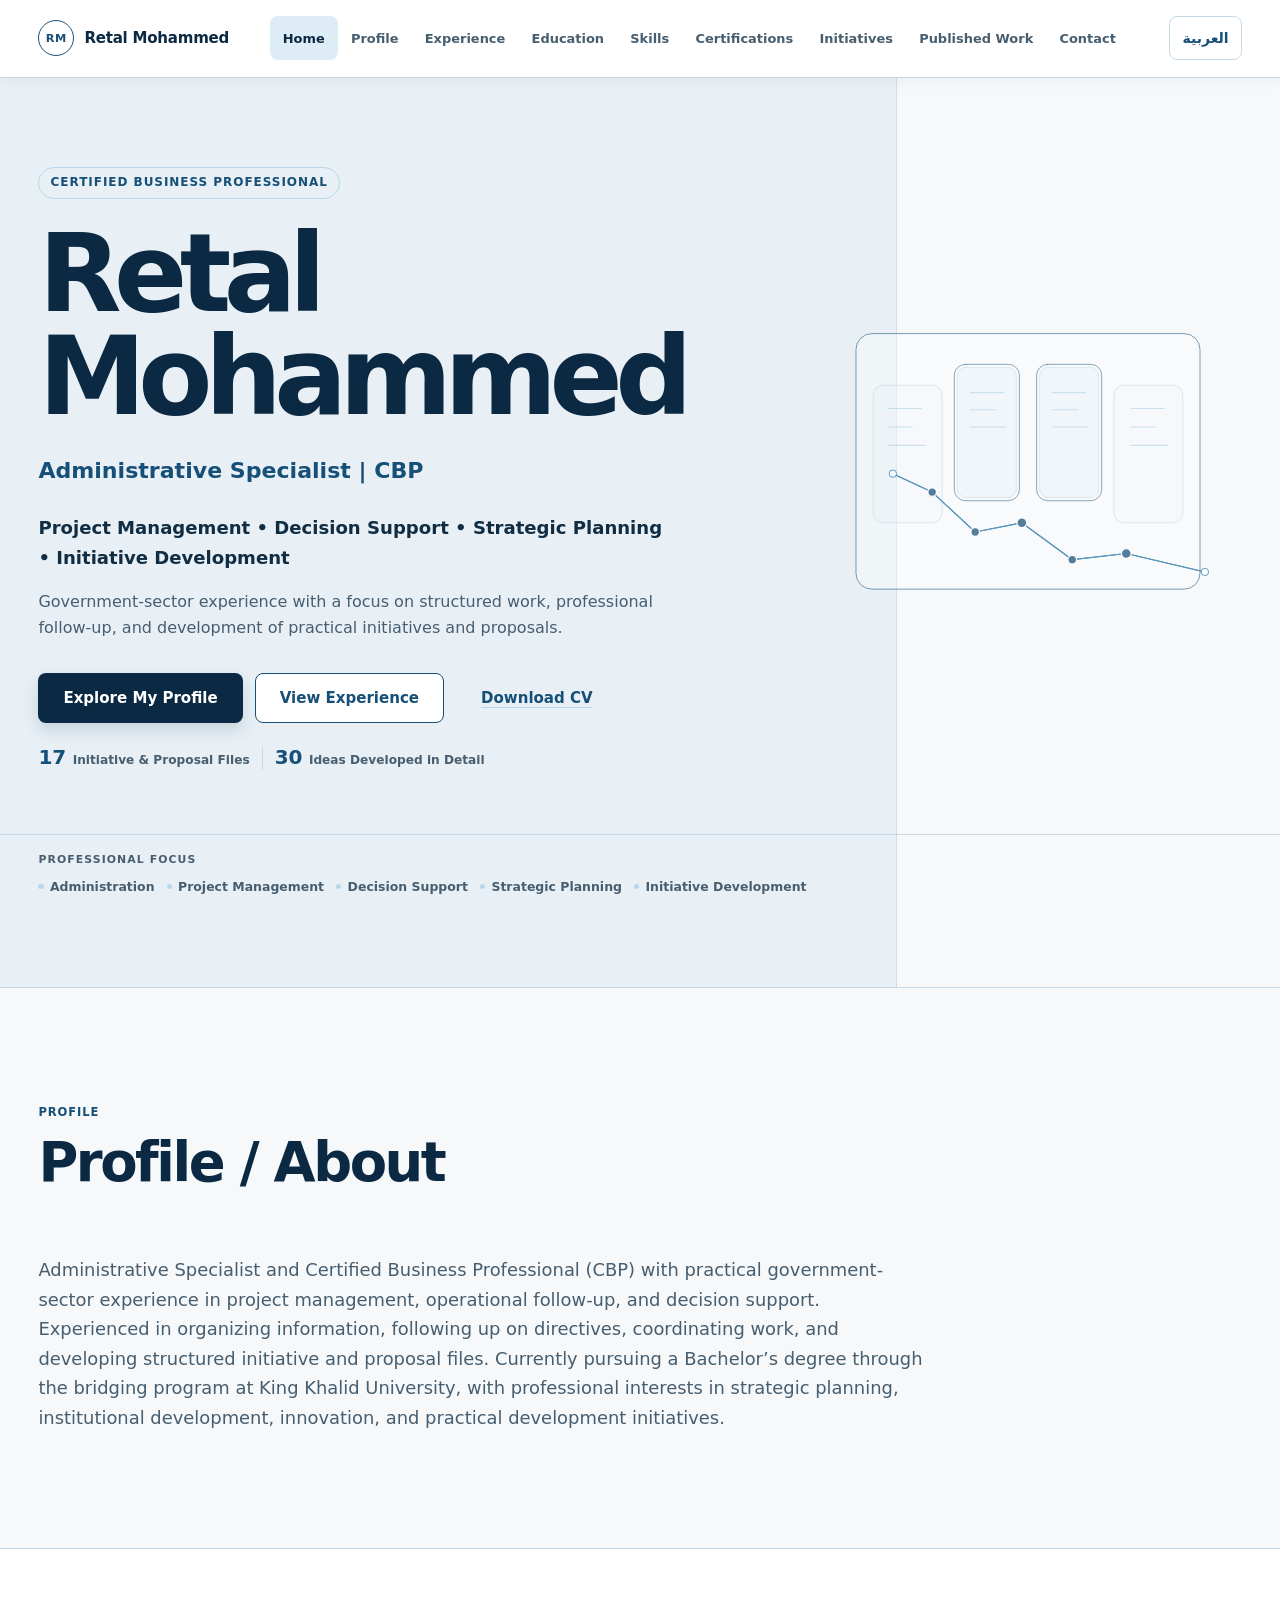
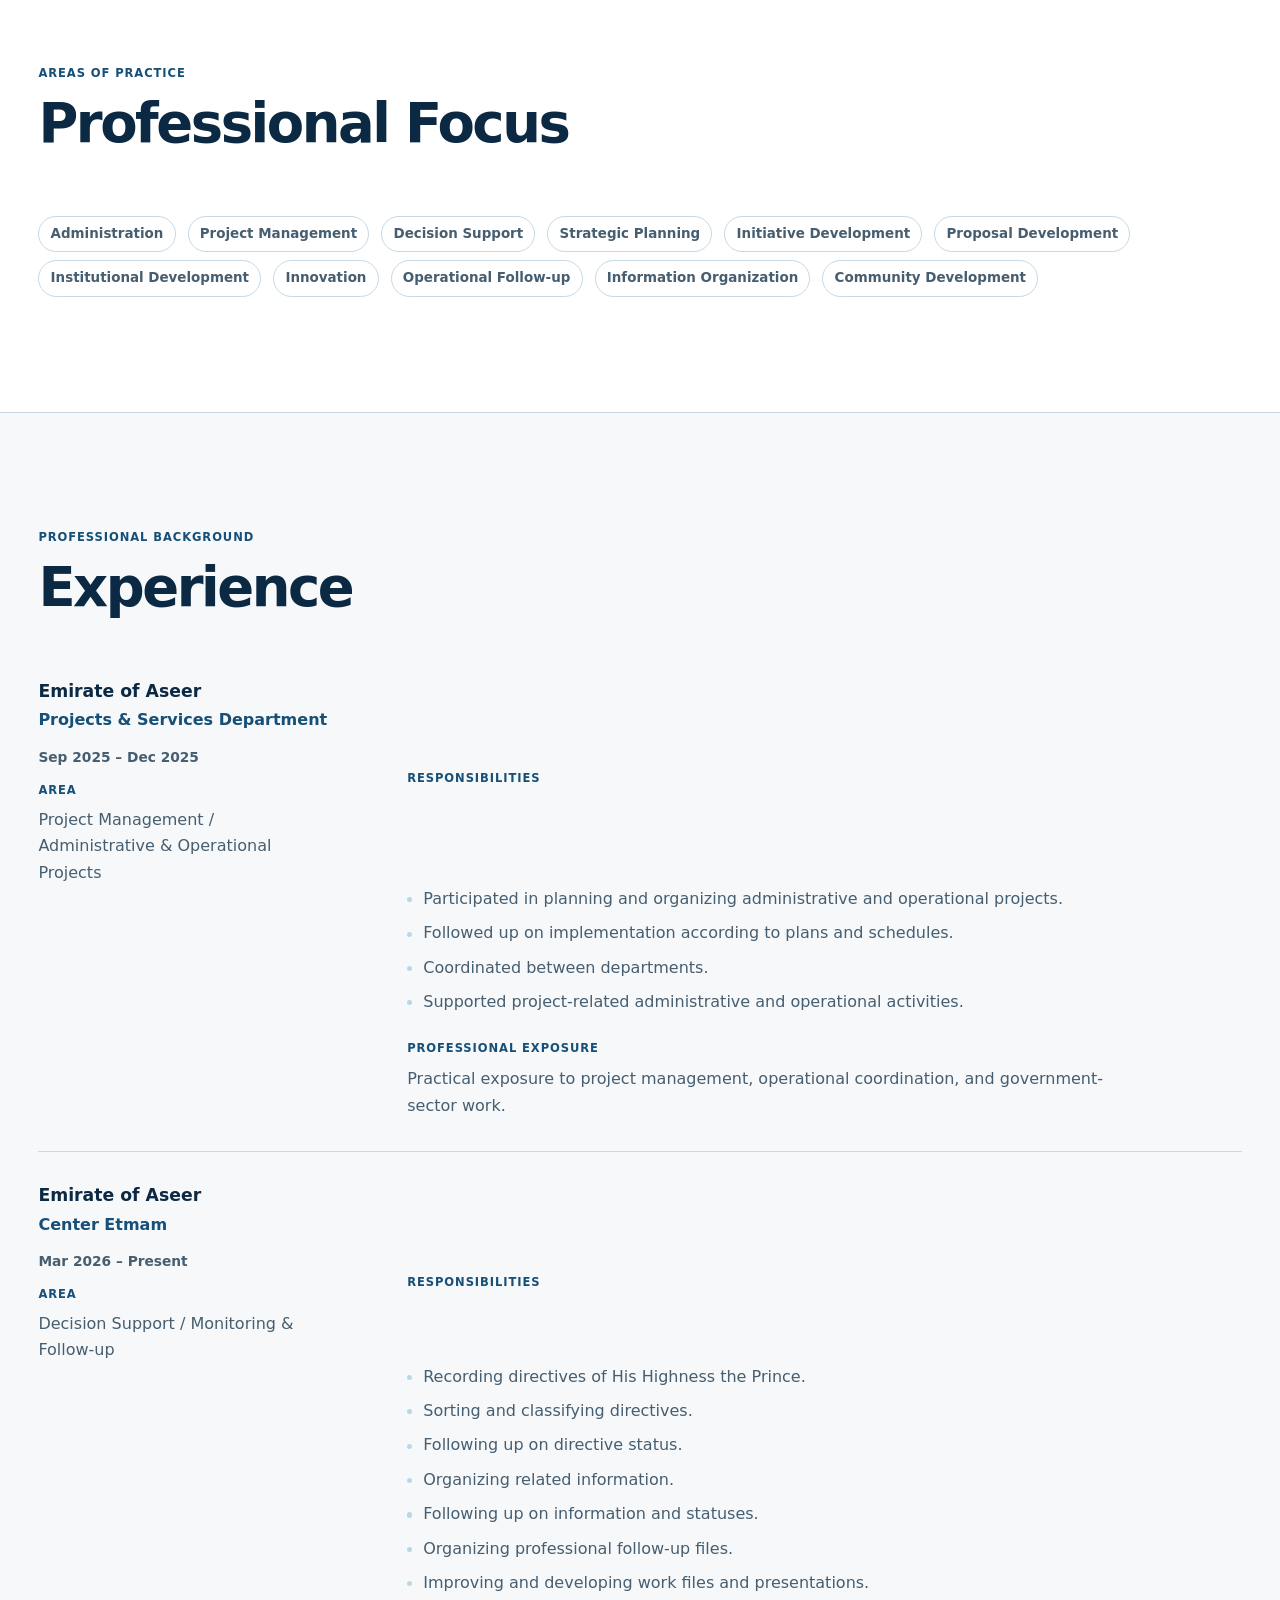
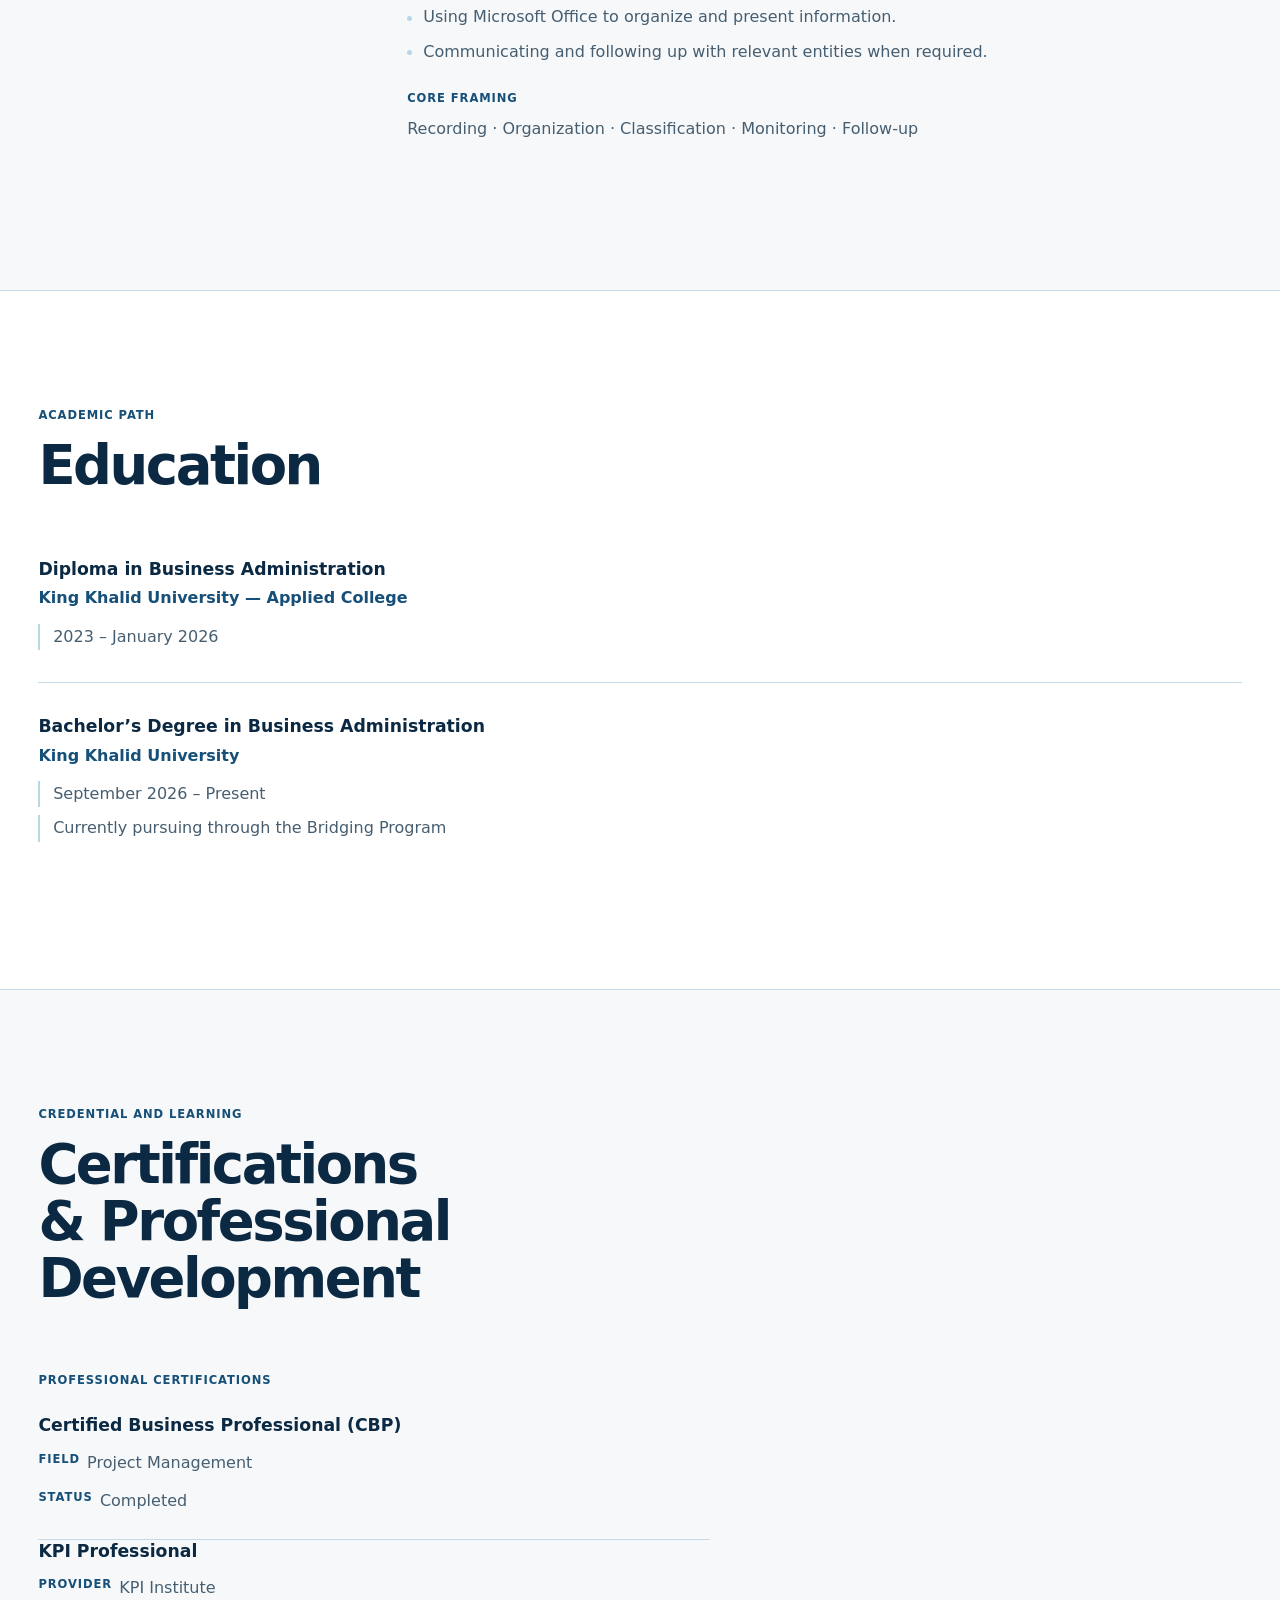
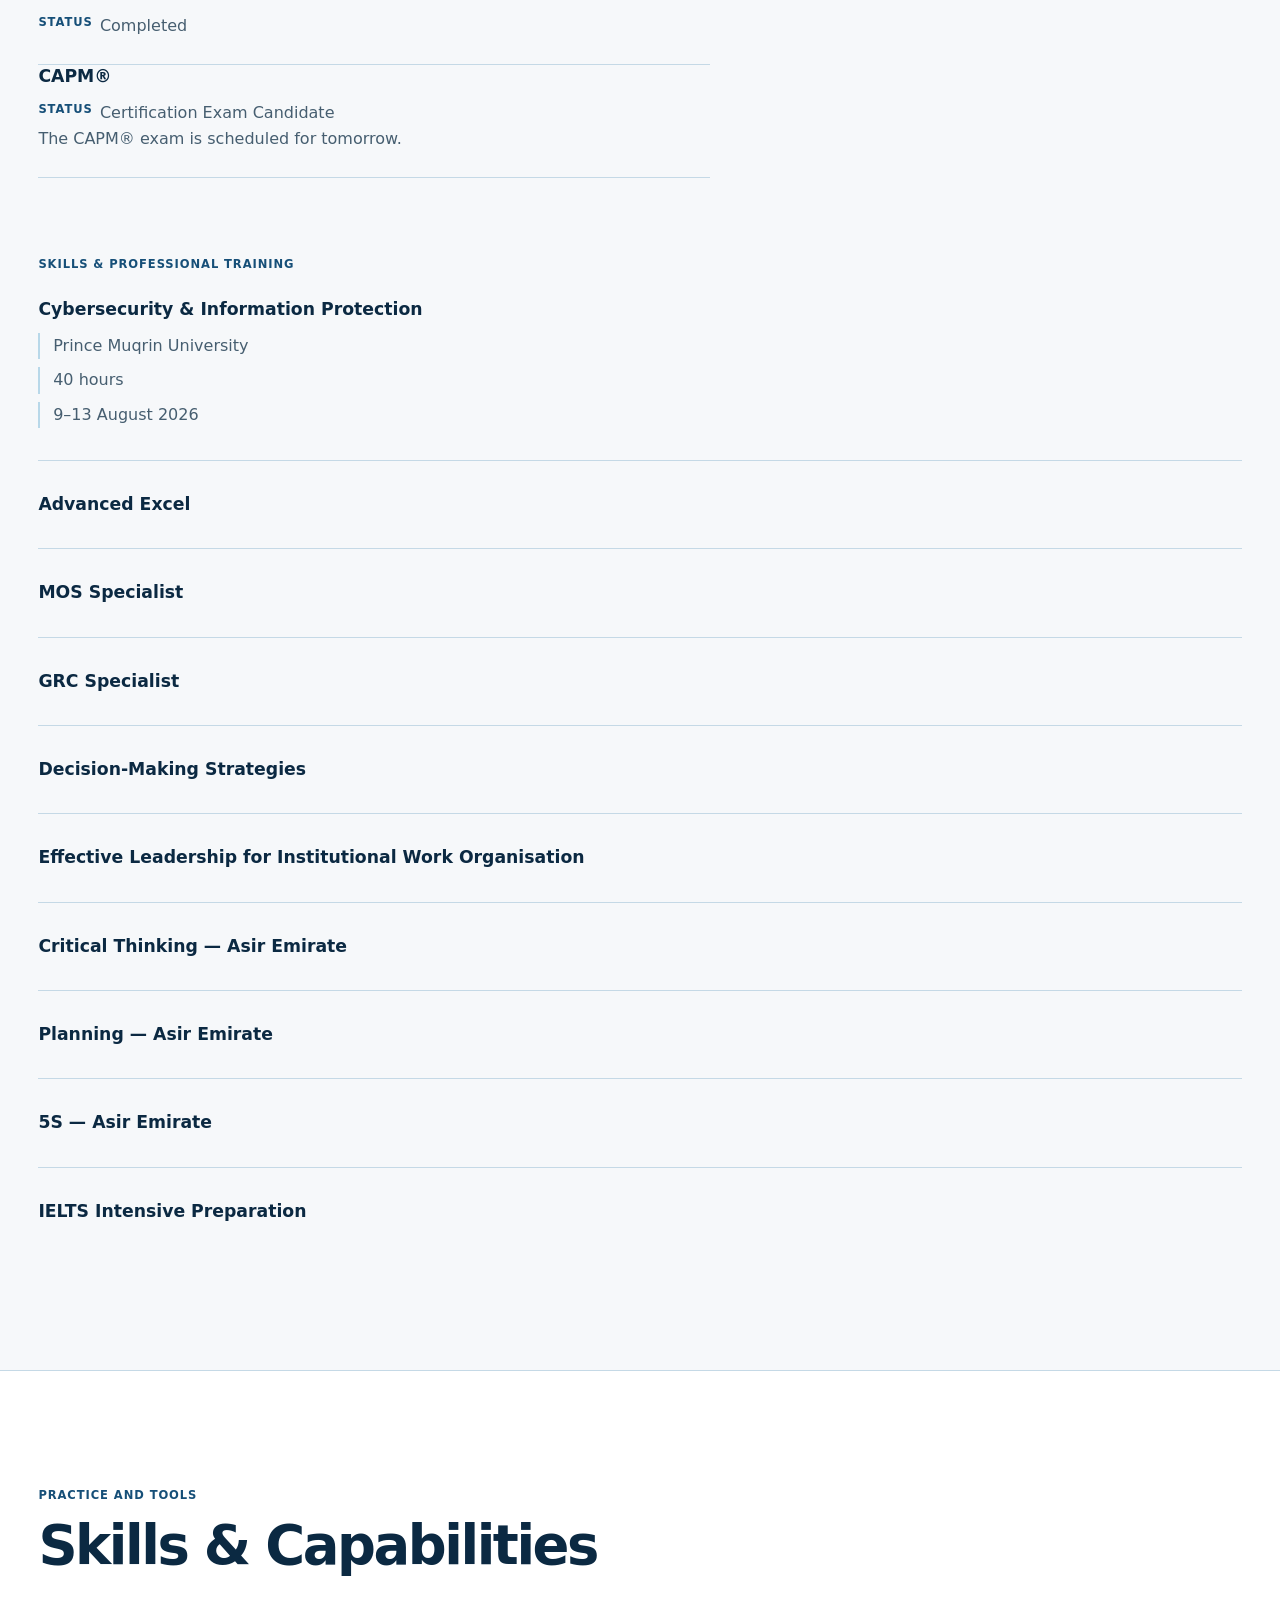
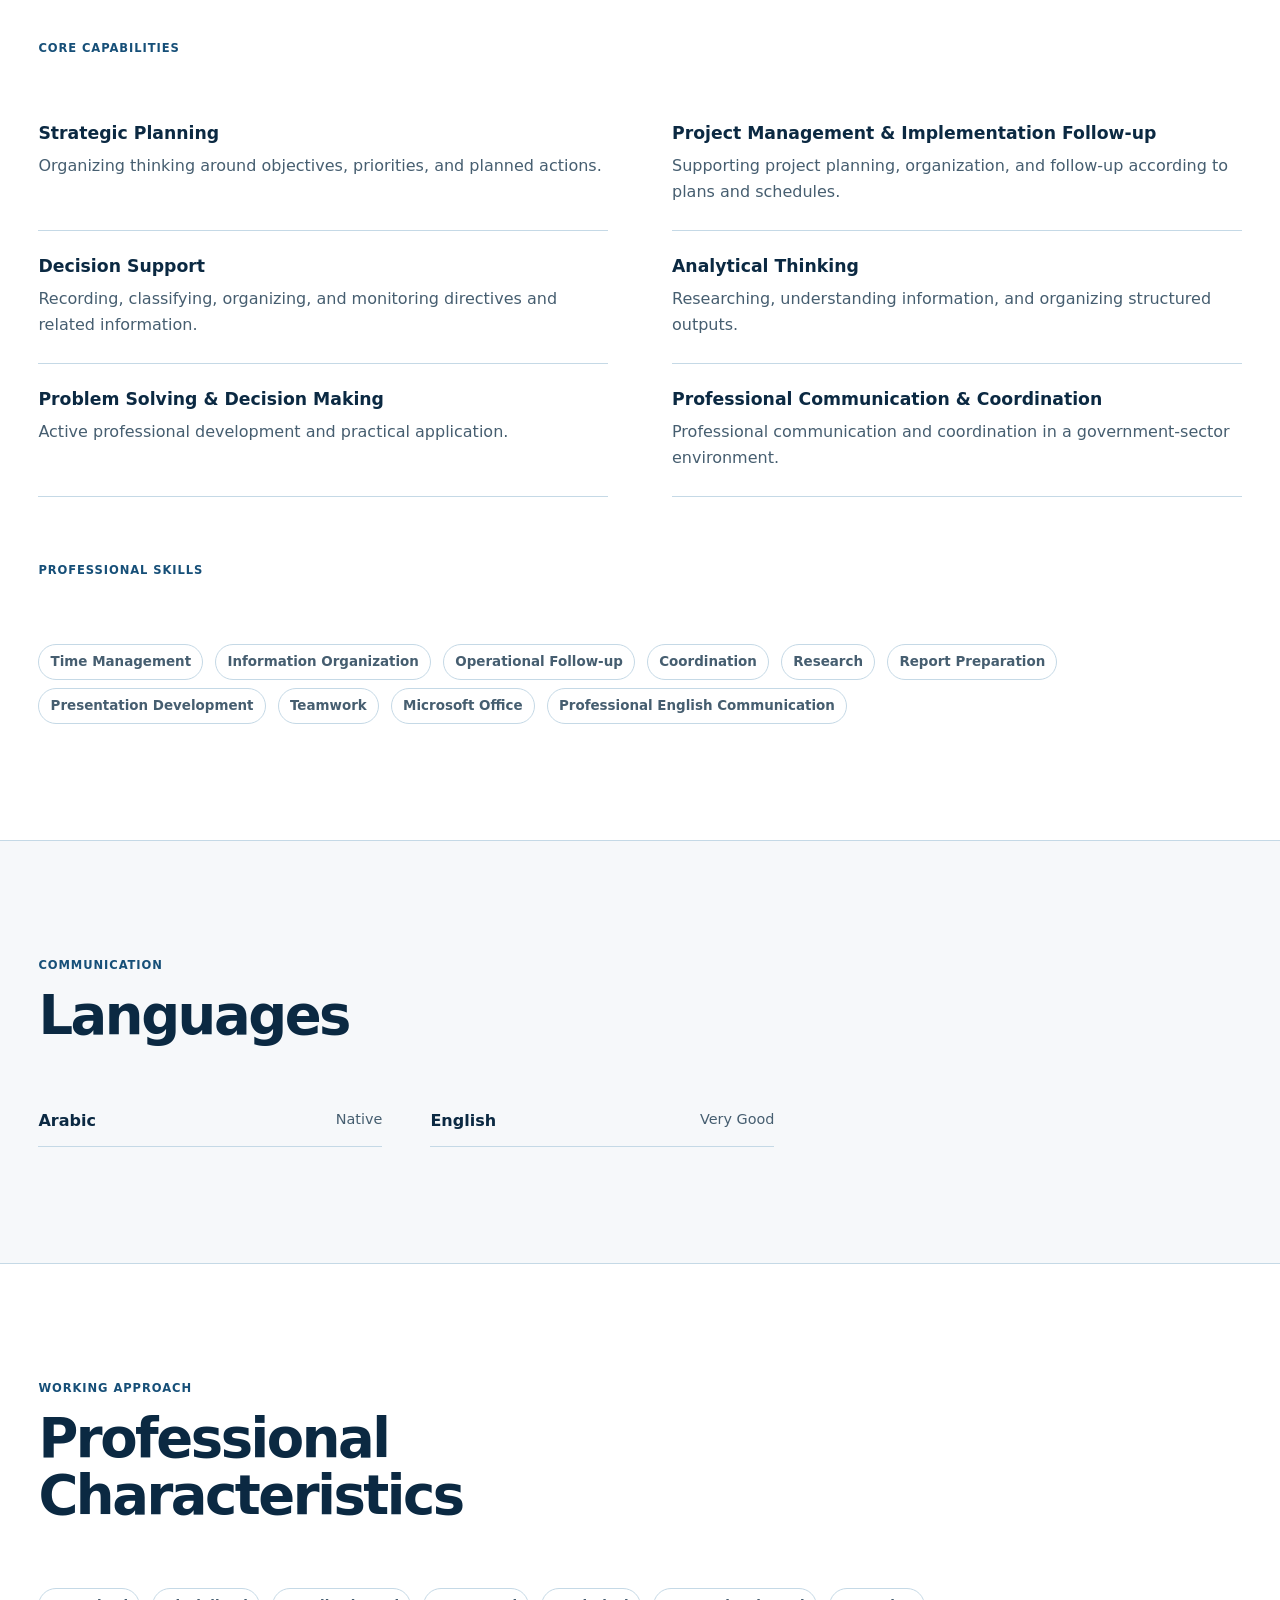
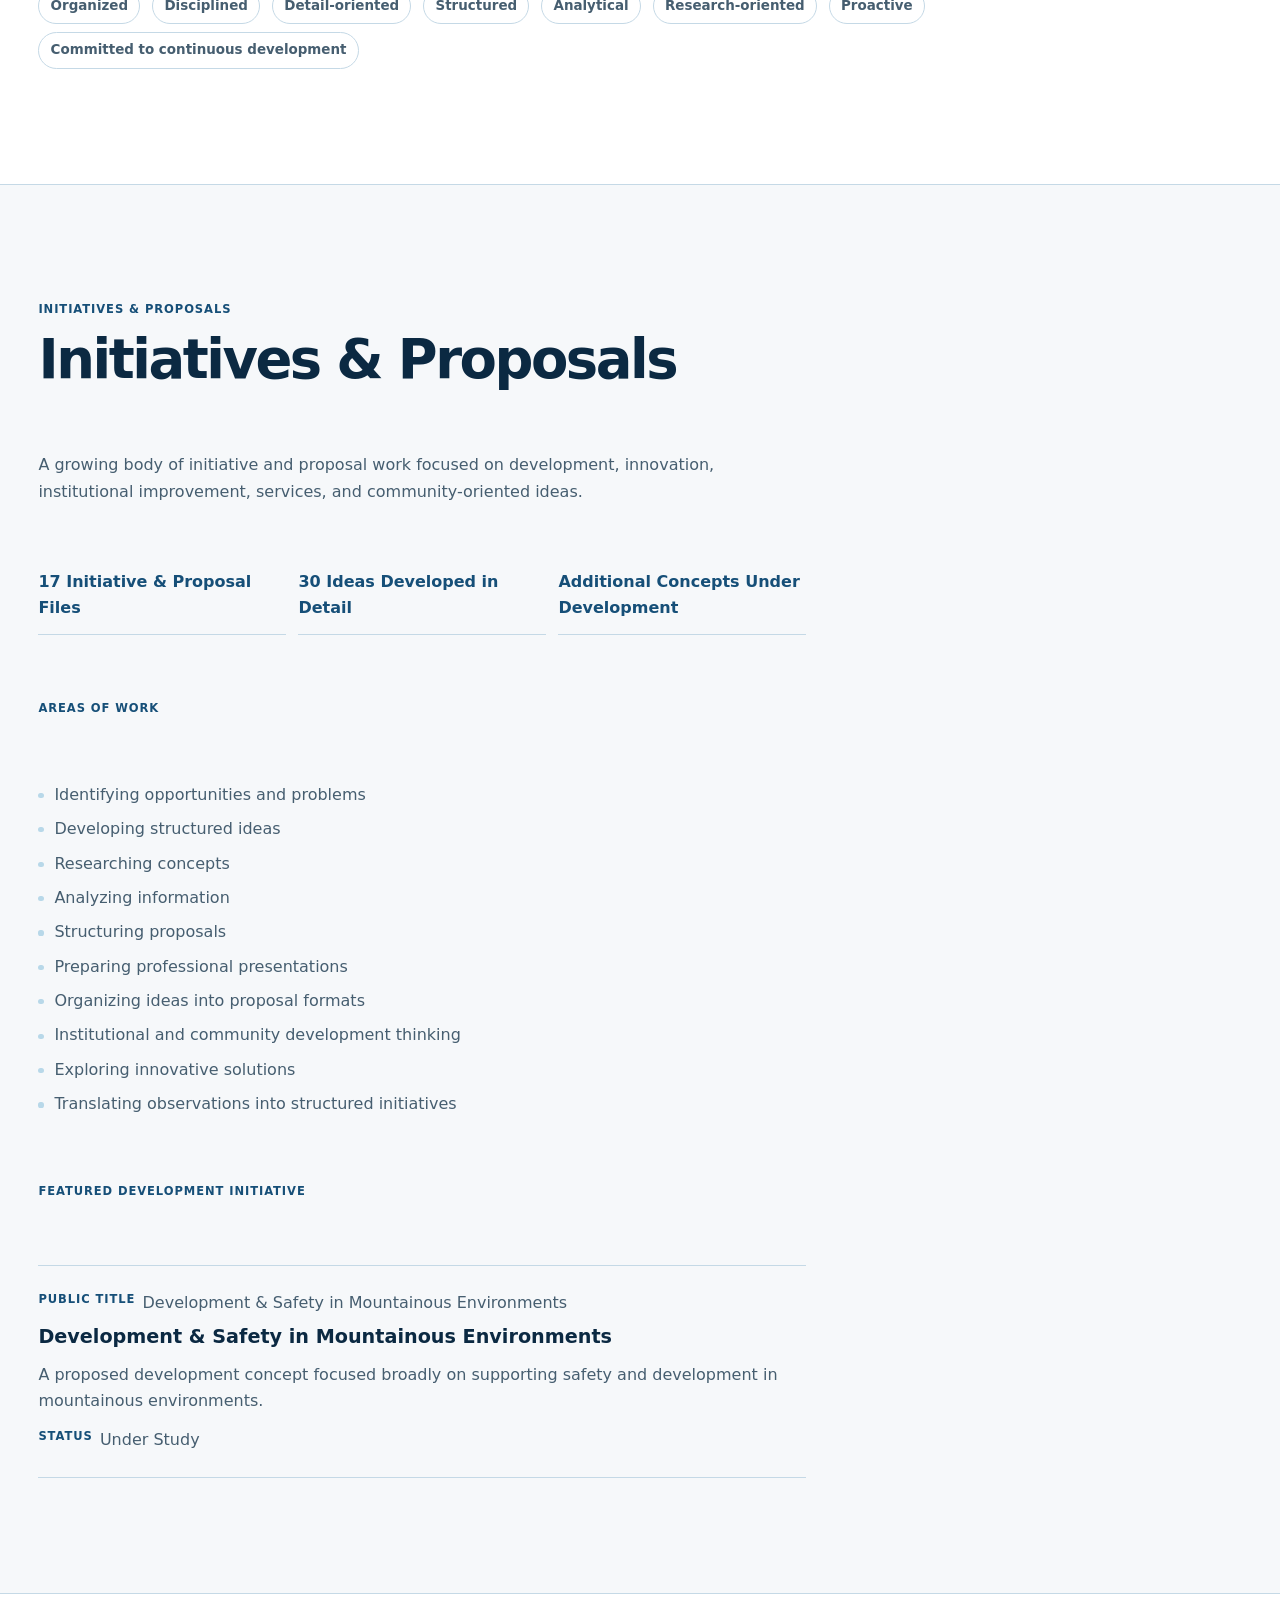
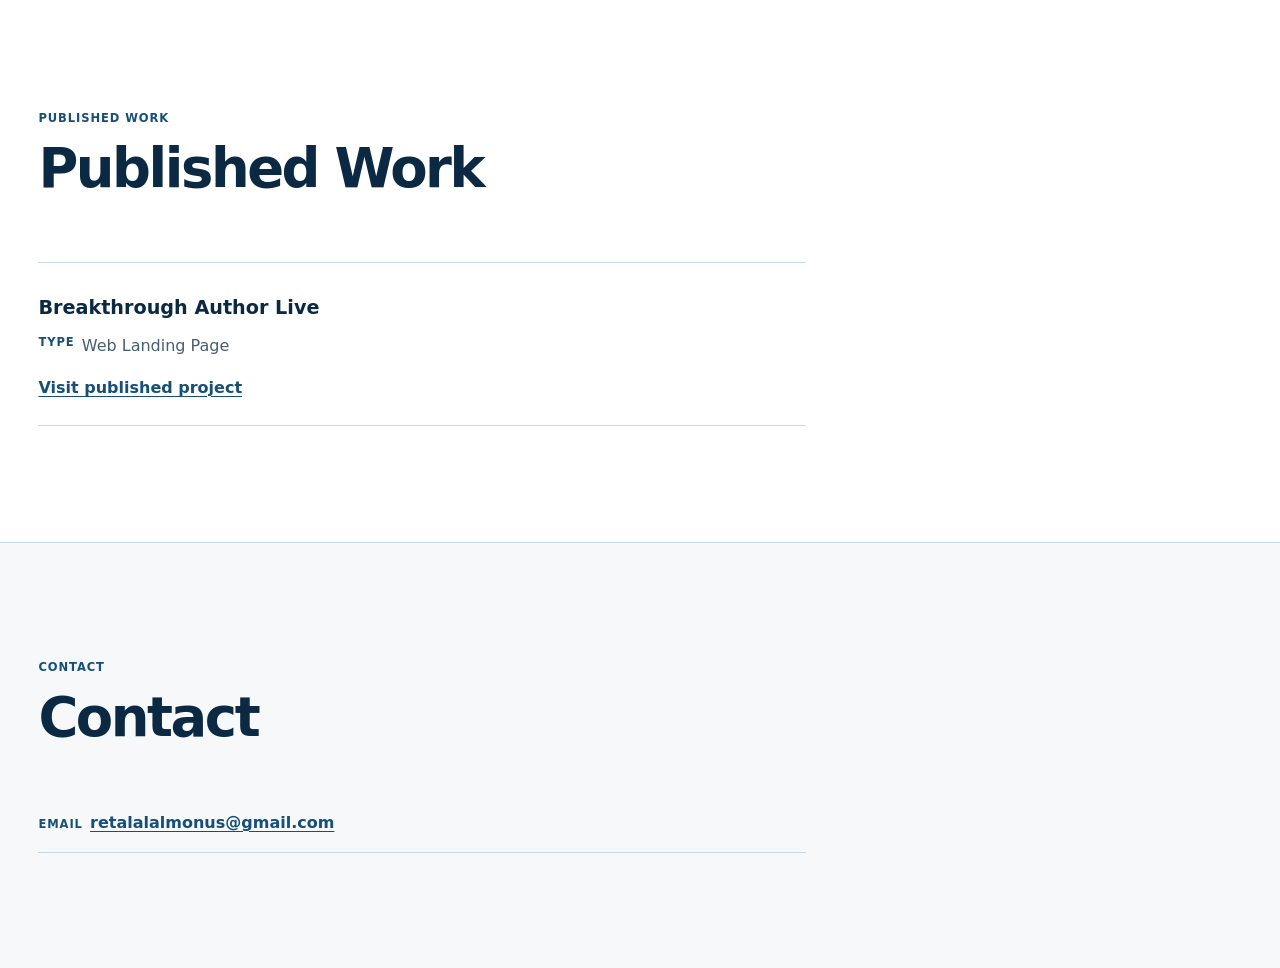
==== commit 9440f318: "Add Step 3 portfolio sections Co-Authored-By: Claude Code <noreply@anthropic.com>" ====
--- a/index.html
+++ b/index.html
@@ -40,6 +40,7 @@
           <li><a href="#skills" data-pending="skills" data-i18n="navSkills">Skills</a></li>
           <li><a href="#certifications" data-pending="certifications" data-i18n="navCertifications">Certifications</a></li>
           <li><a href="#initiatives" data-pending="initiatives" data-i18n="navInitiatives">Initiatives</a></li>
+          <li><a href="#published-work" data-i18n="navPublishedWork">Published Work</a></li>
           <li><a href="#contact" data-pending="contact" data-i18n="navContact">Contact</a></li>
         </ul>
       </nav>
--- a/styles.css
+++ b/styles.css
@@ -888,6 +888,110 @@
   font-size: 0.9rem;
 }
 
+.initiative-introduction,
+.initiative-summary {
+  max-width: 48rem;
+  margin: 0;
+  color: var(--muted-ink);
+}
+
+.initiative-volume-list,
+.initiative-area-list {
+  display: grid;
+  gap: var(--space-2);
+  max-width: 48rem;
+  padding: 0;
+  margin: 0;
+  list-style: none;
+}
+
+.initiative-volume-list {
+  grid-template-columns: repeat(auto-fit, minmax(12rem, 1fr));
+  gap: var(--space-3);
+}
+
+.initiative-volume-list li {
+  padding-block-end: var(--space-3);
+  border-block-end: 1px solid var(--border);
+  color: var(--deep-blue);
+  font-weight: 720;
+}
+
+.initiative-area-list li {
+  position: relative;
+  padding-inline-start: 1rem;
+  color: var(--muted-ink);
+}
+
+.initiative-area-list li::before {
+  position: absolute;
+  inset-block-start: 0.7em;
+  inset-inline-start: 0;
+  width: 0.32rem;
+  height: 0.32rem;
+  border-radius: 50%;
+  background: var(--soft-blue);
+  content: "";
+}
+
+.initiative-entry,
+.published-work-entry {
+  max-width: 48rem;
+  padding-block: var(--space-5);
+  border-block: 1px solid var(--border);
+}
+
+.initiative-entry h4,
+.published-work-entry h3 {
+  margin: var(--space-2) 0 0;
+  color: var(--navy);
+  font-size: 1.2rem;
+  line-height: 1.35;
+}
+
+.initiative-public-title,
+.initiative-status,
+.published-work-meta,
+.contact-details {
+  display: flex;
+  flex-wrap: wrap;
+  gap: 0.45rem;
+  margin: 0;
+  color: var(--muted-ink);
+}
+
+.initiative-status,
+.published-work-meta {
+  margin-block-start: var(--space-3);
+}
+
+.initiative-summary {
+  margin-block-start: var(--space-3);
+}
+
+.published-work-entry a,
+.contact-email {
+  display: inline-block;
+  margin-block-start: var(--space-4);
+  color: var(--deep-blue);
+  font-weight: 750;
+  overflow-wrap: anywhere;
+  text-decoration-thickness: 1px;
+  text-underline-offset: 0.2em;
+}
+
+.contact-details {
+  align-items: baseline;
+  max-width: 48rem;
+  padding-block-end: var(--space-4);
+  border-block-end: 1px solid var(--border);
+}
+
+.contact-email {
+  margin-block-start: 0;
+  unicode-bidi: plaintext;
+}
+
 html[lang="ar"] .section-kicker,
 html[lang="ar"] .group-heading,
 html[lang="ar"] .record-label,
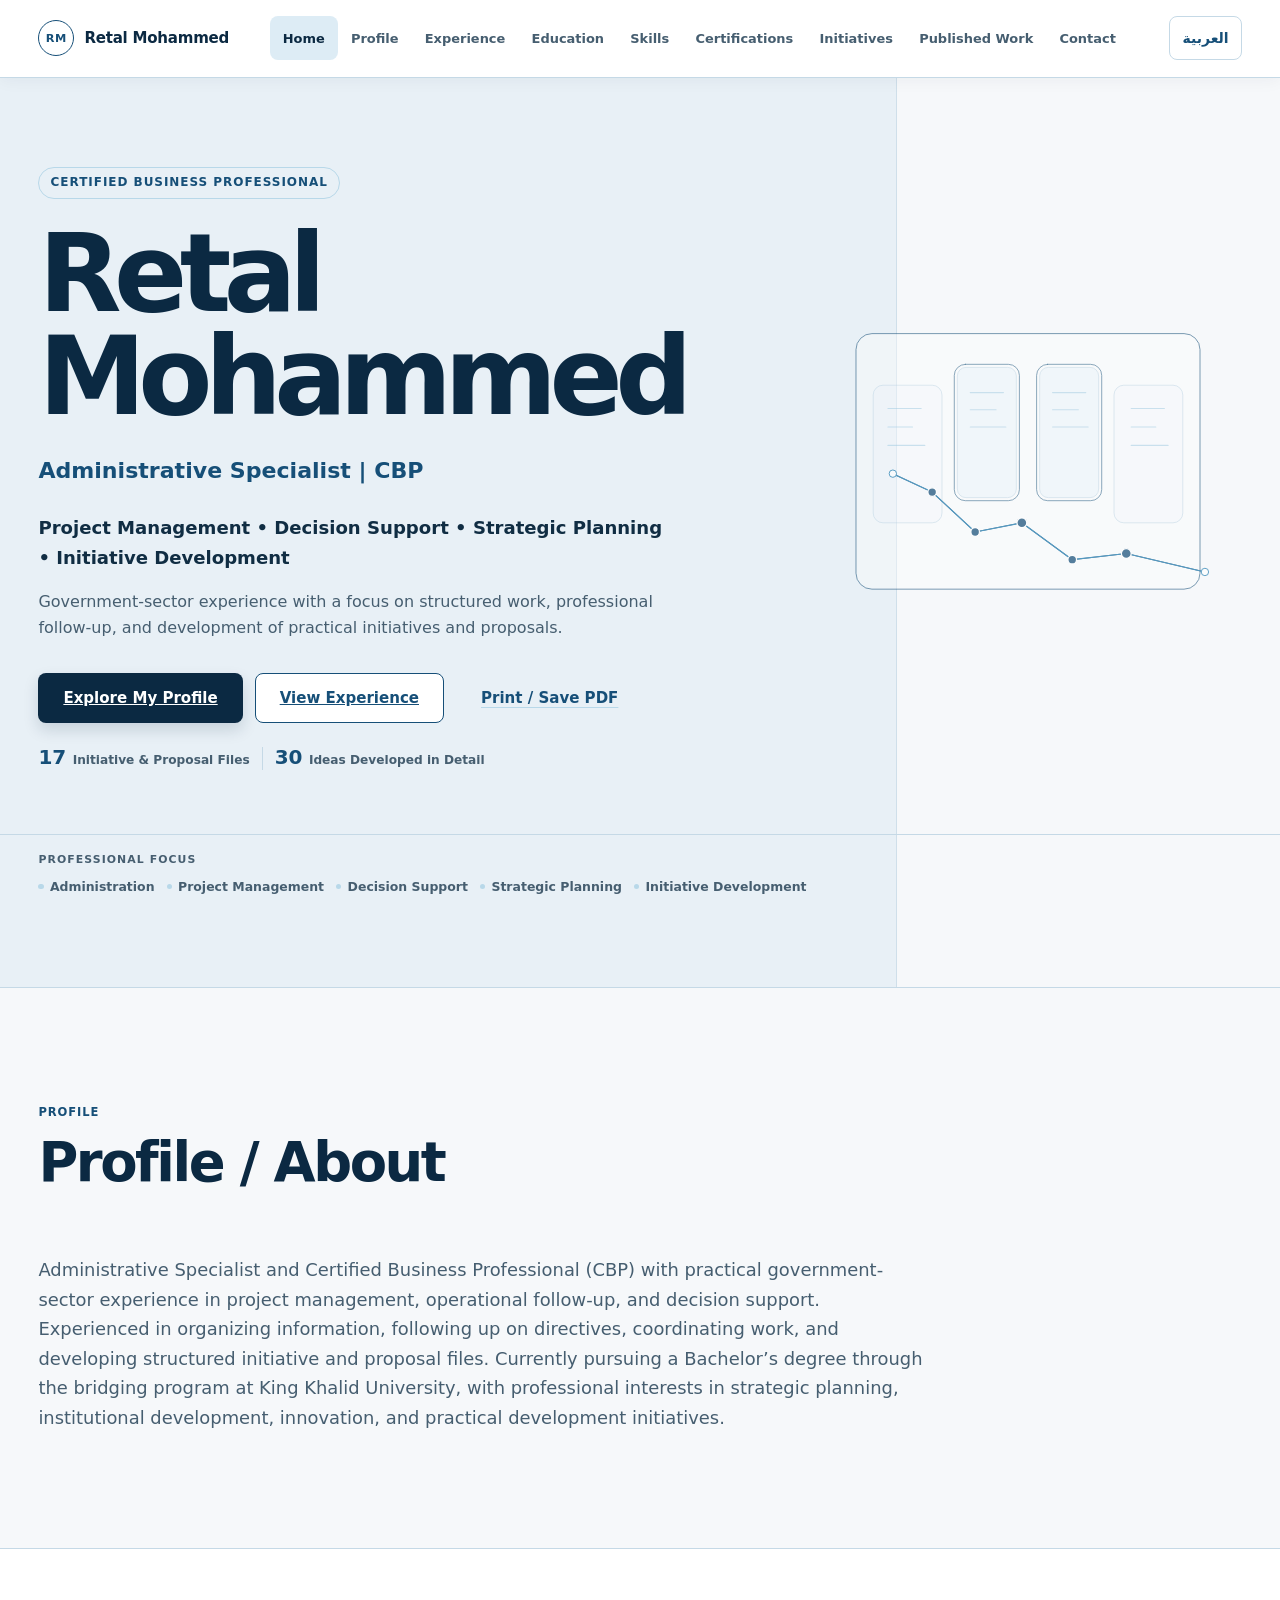
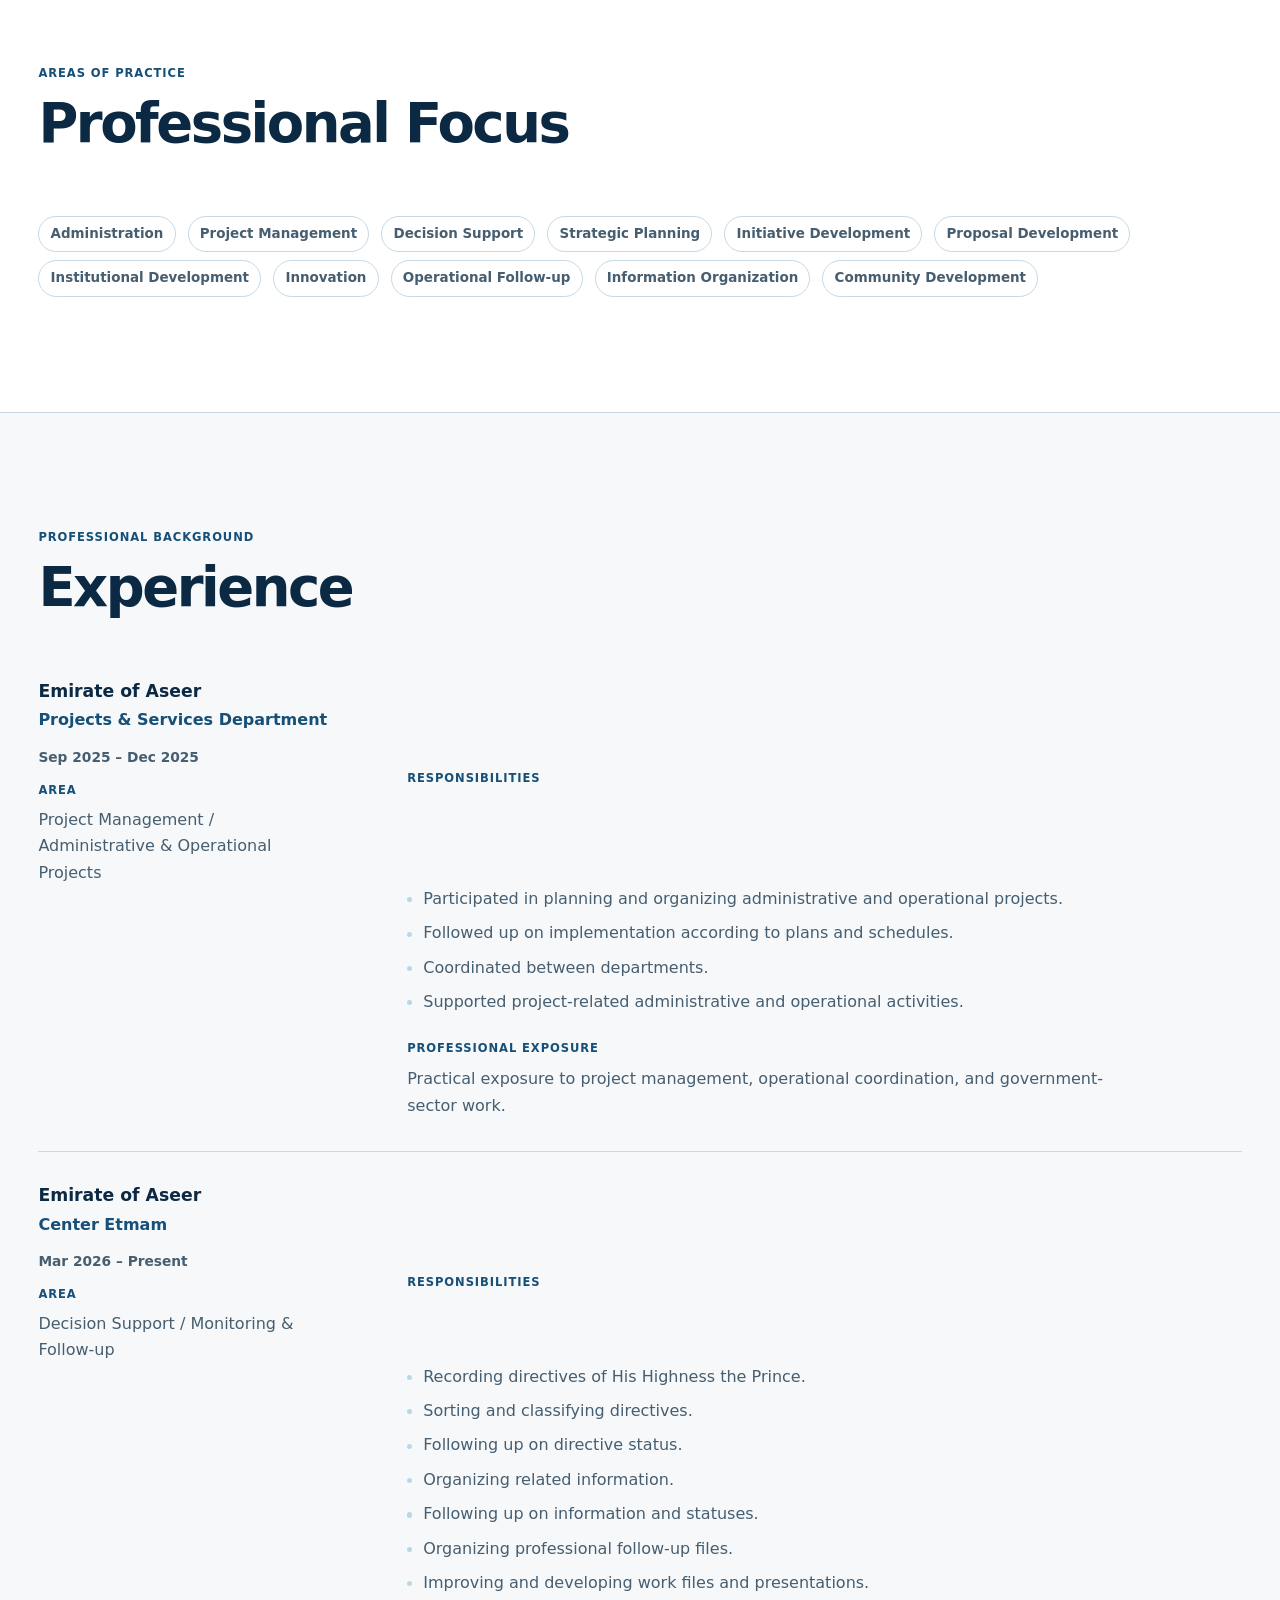
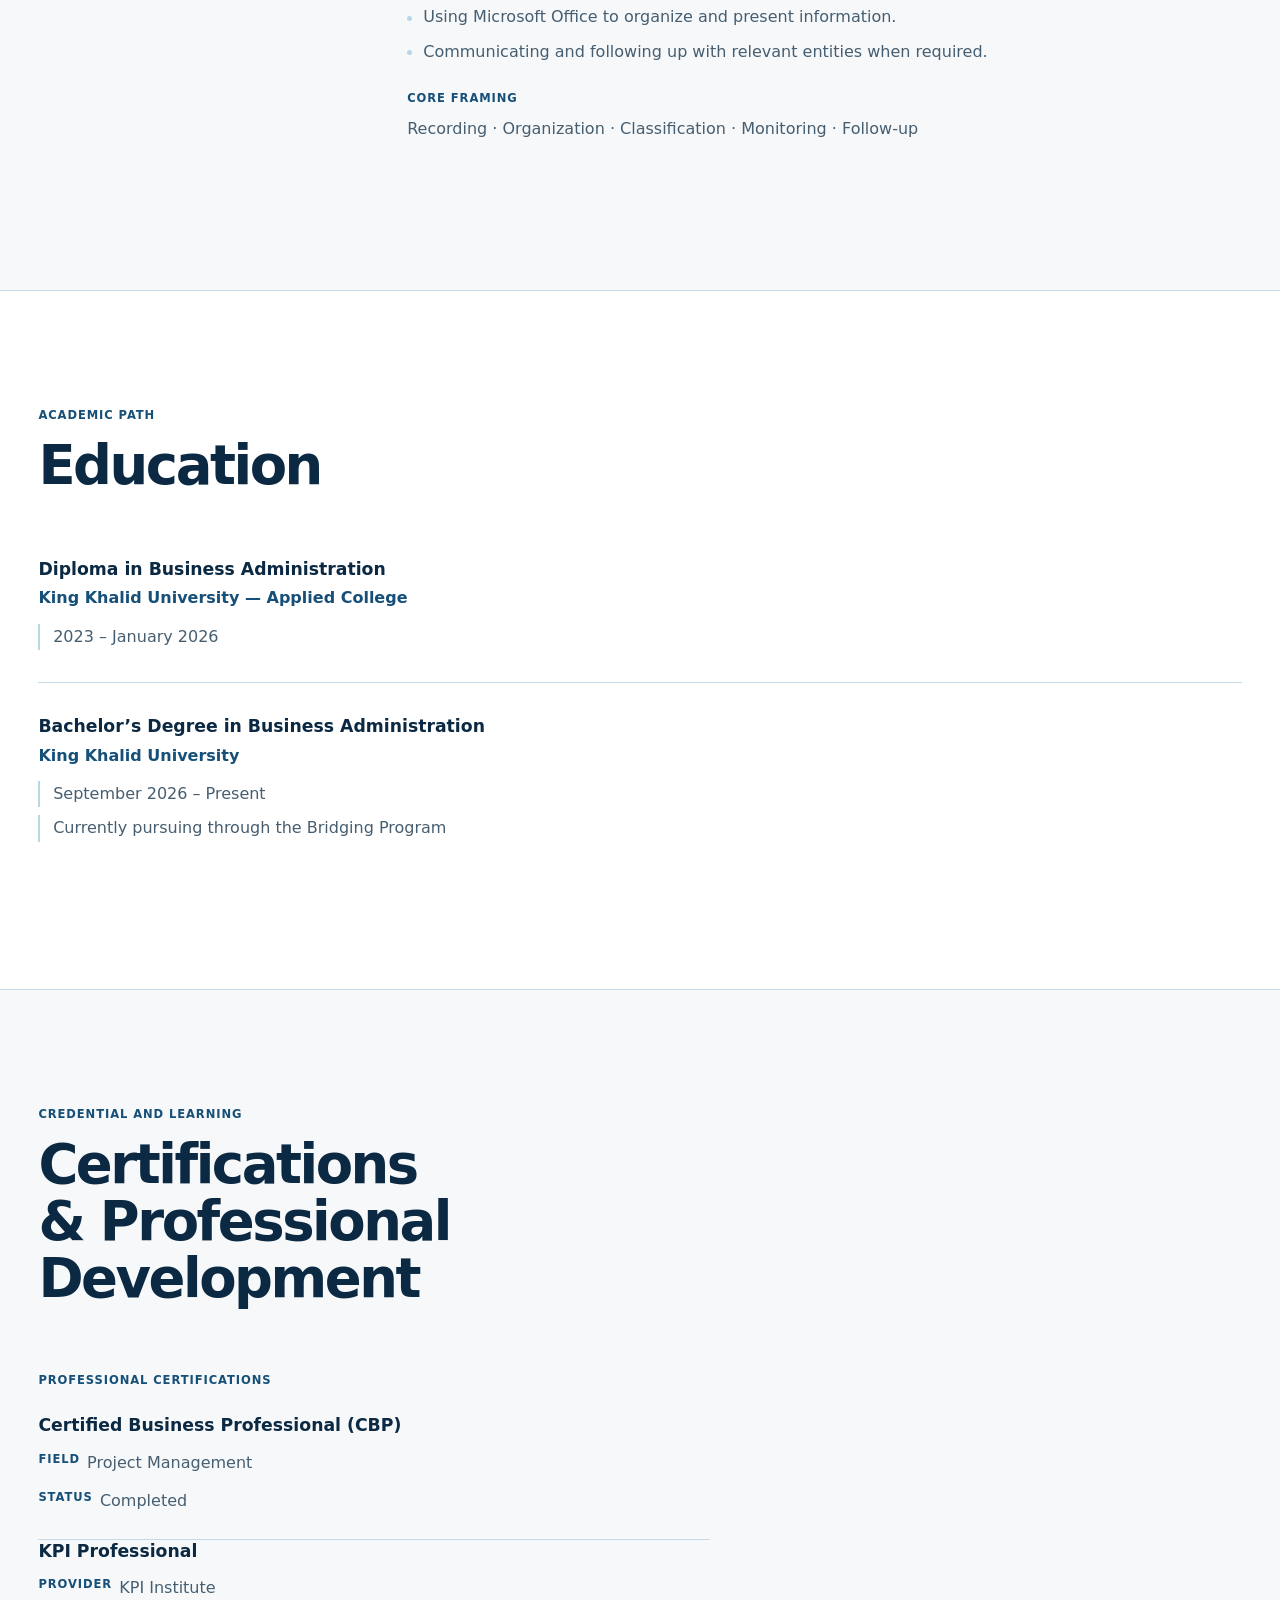
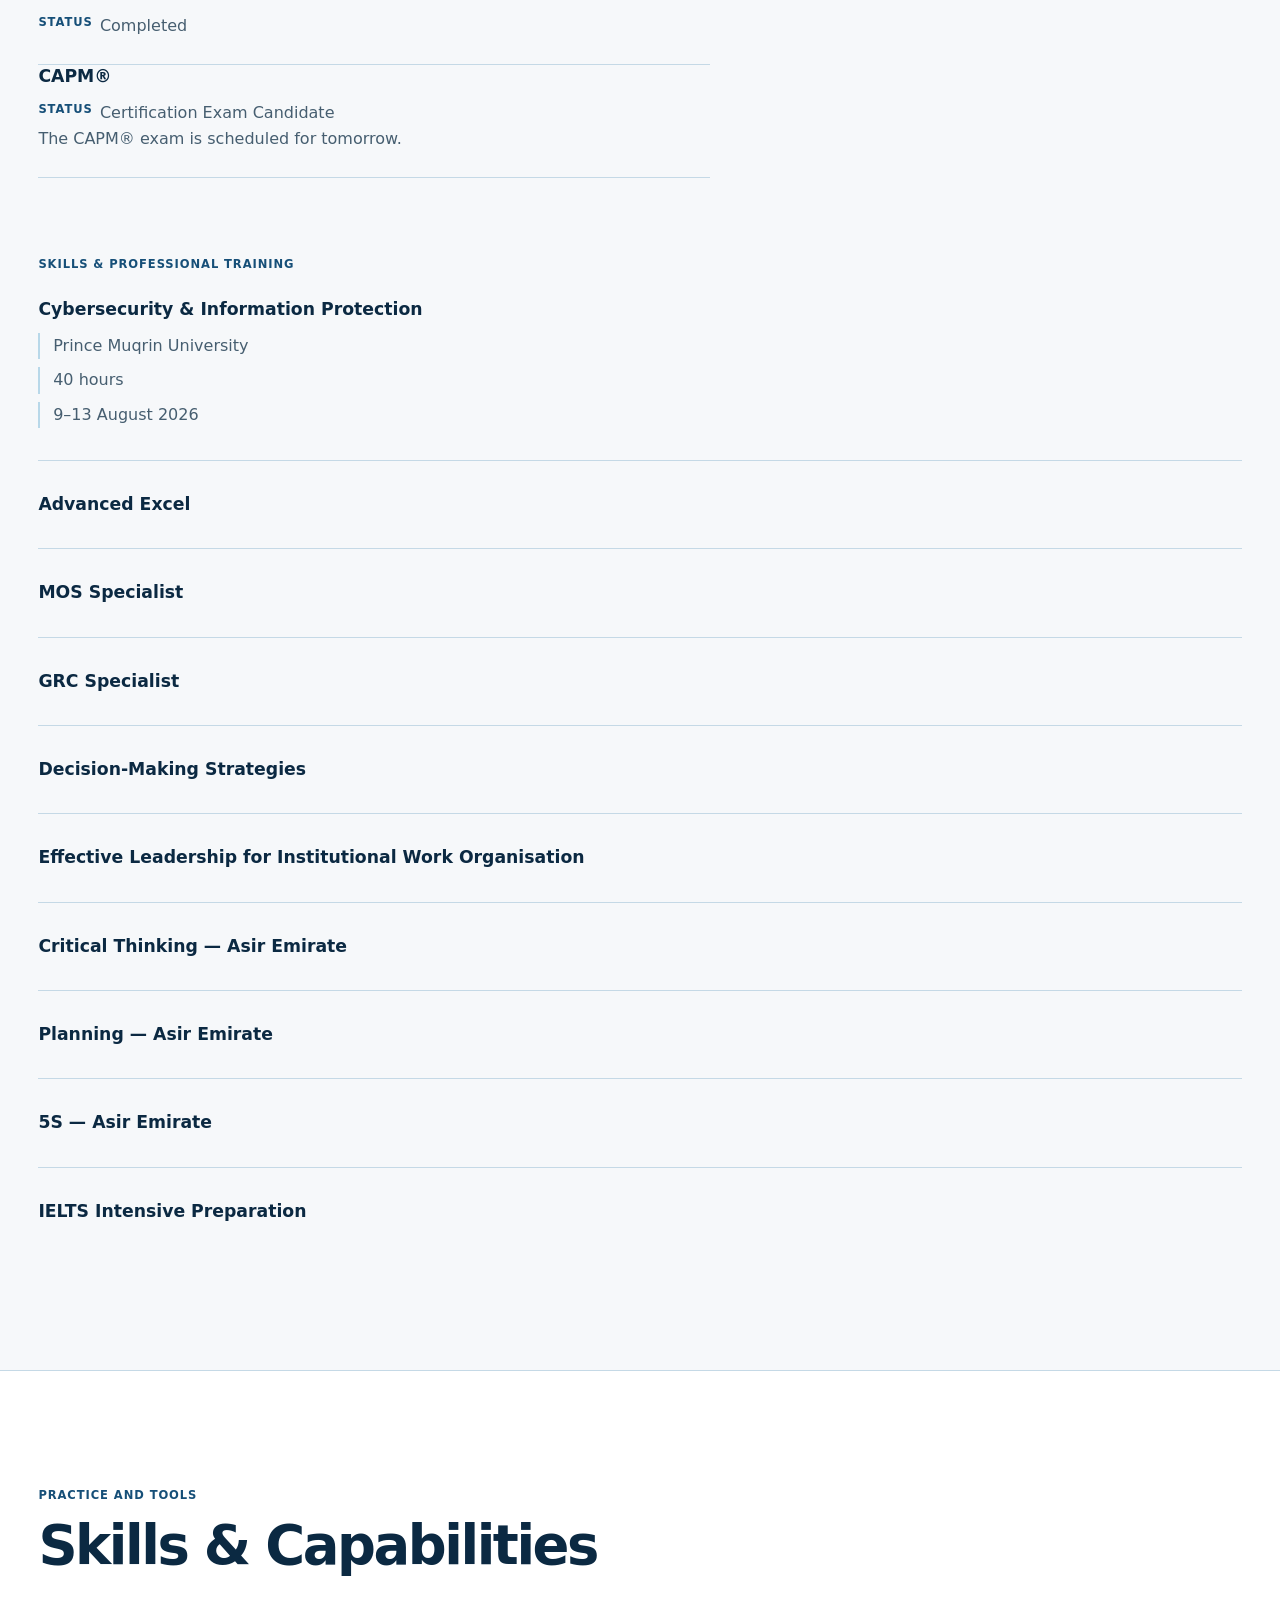
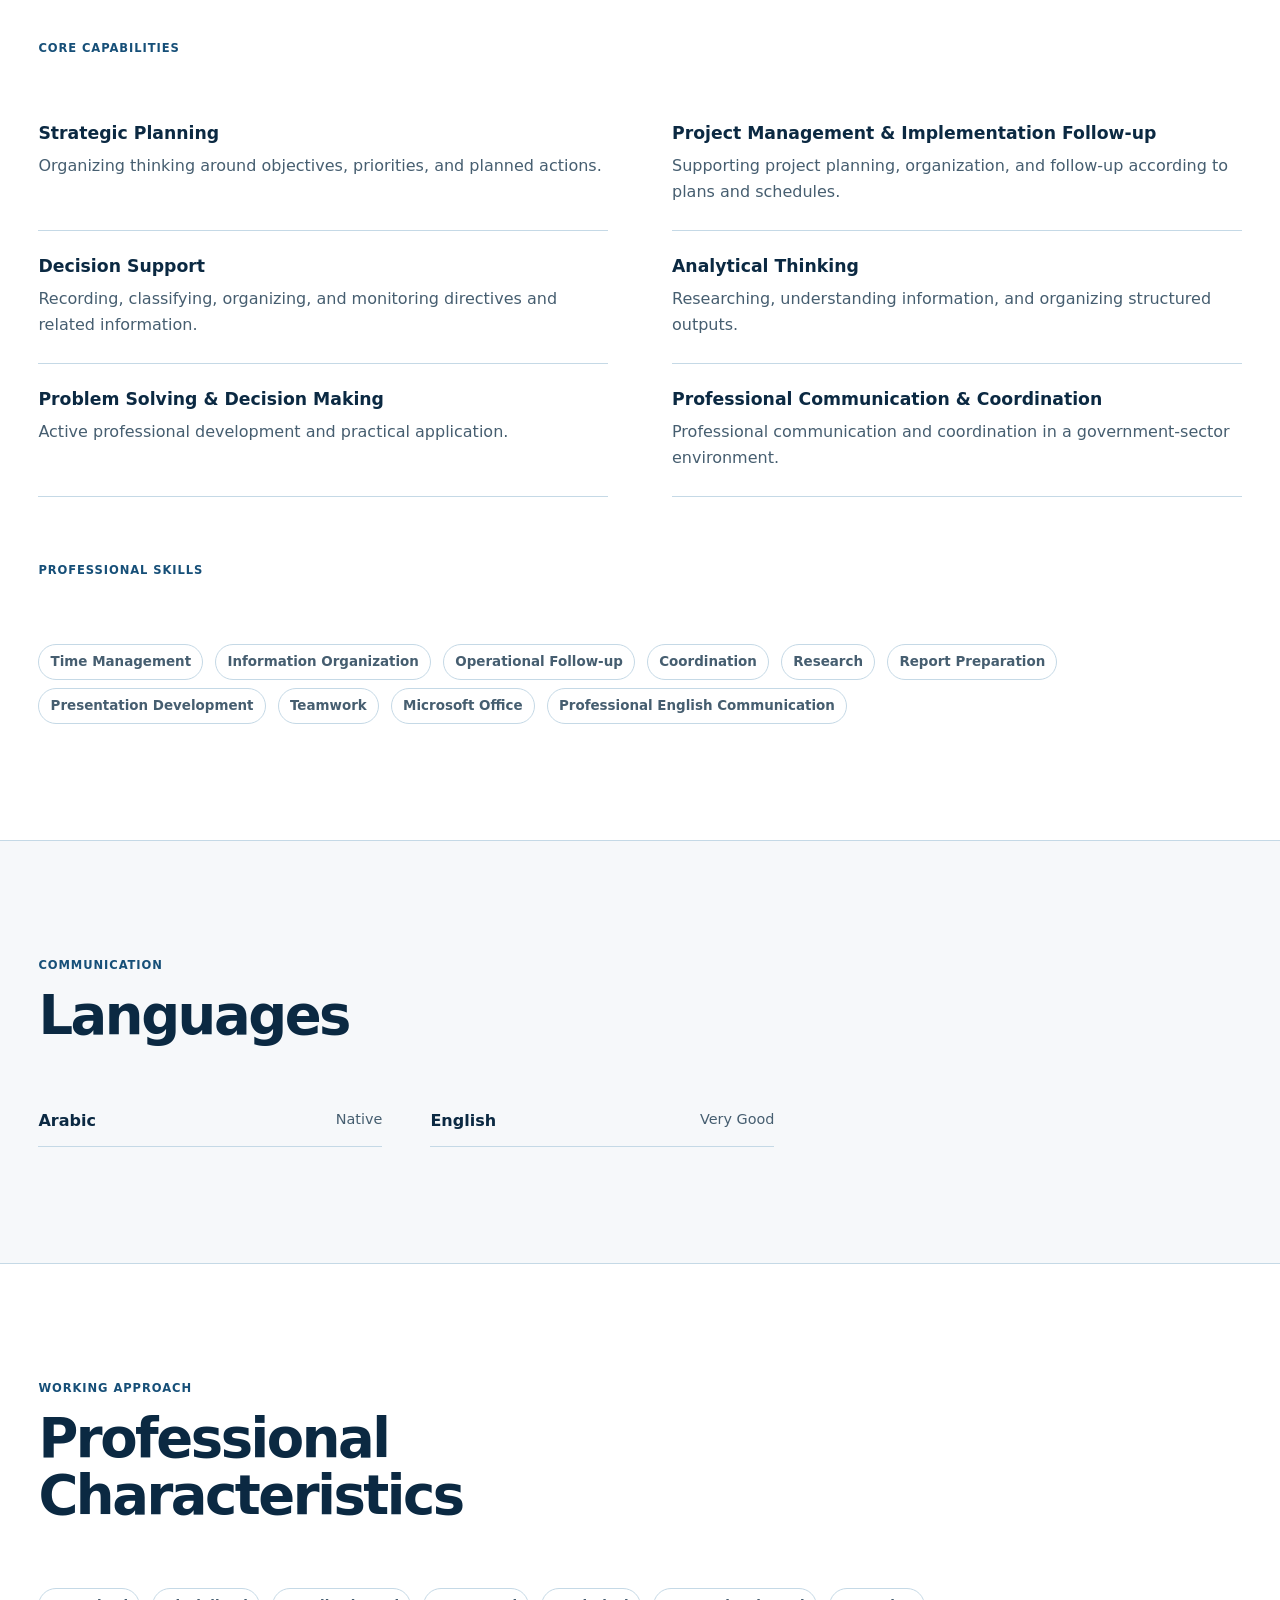
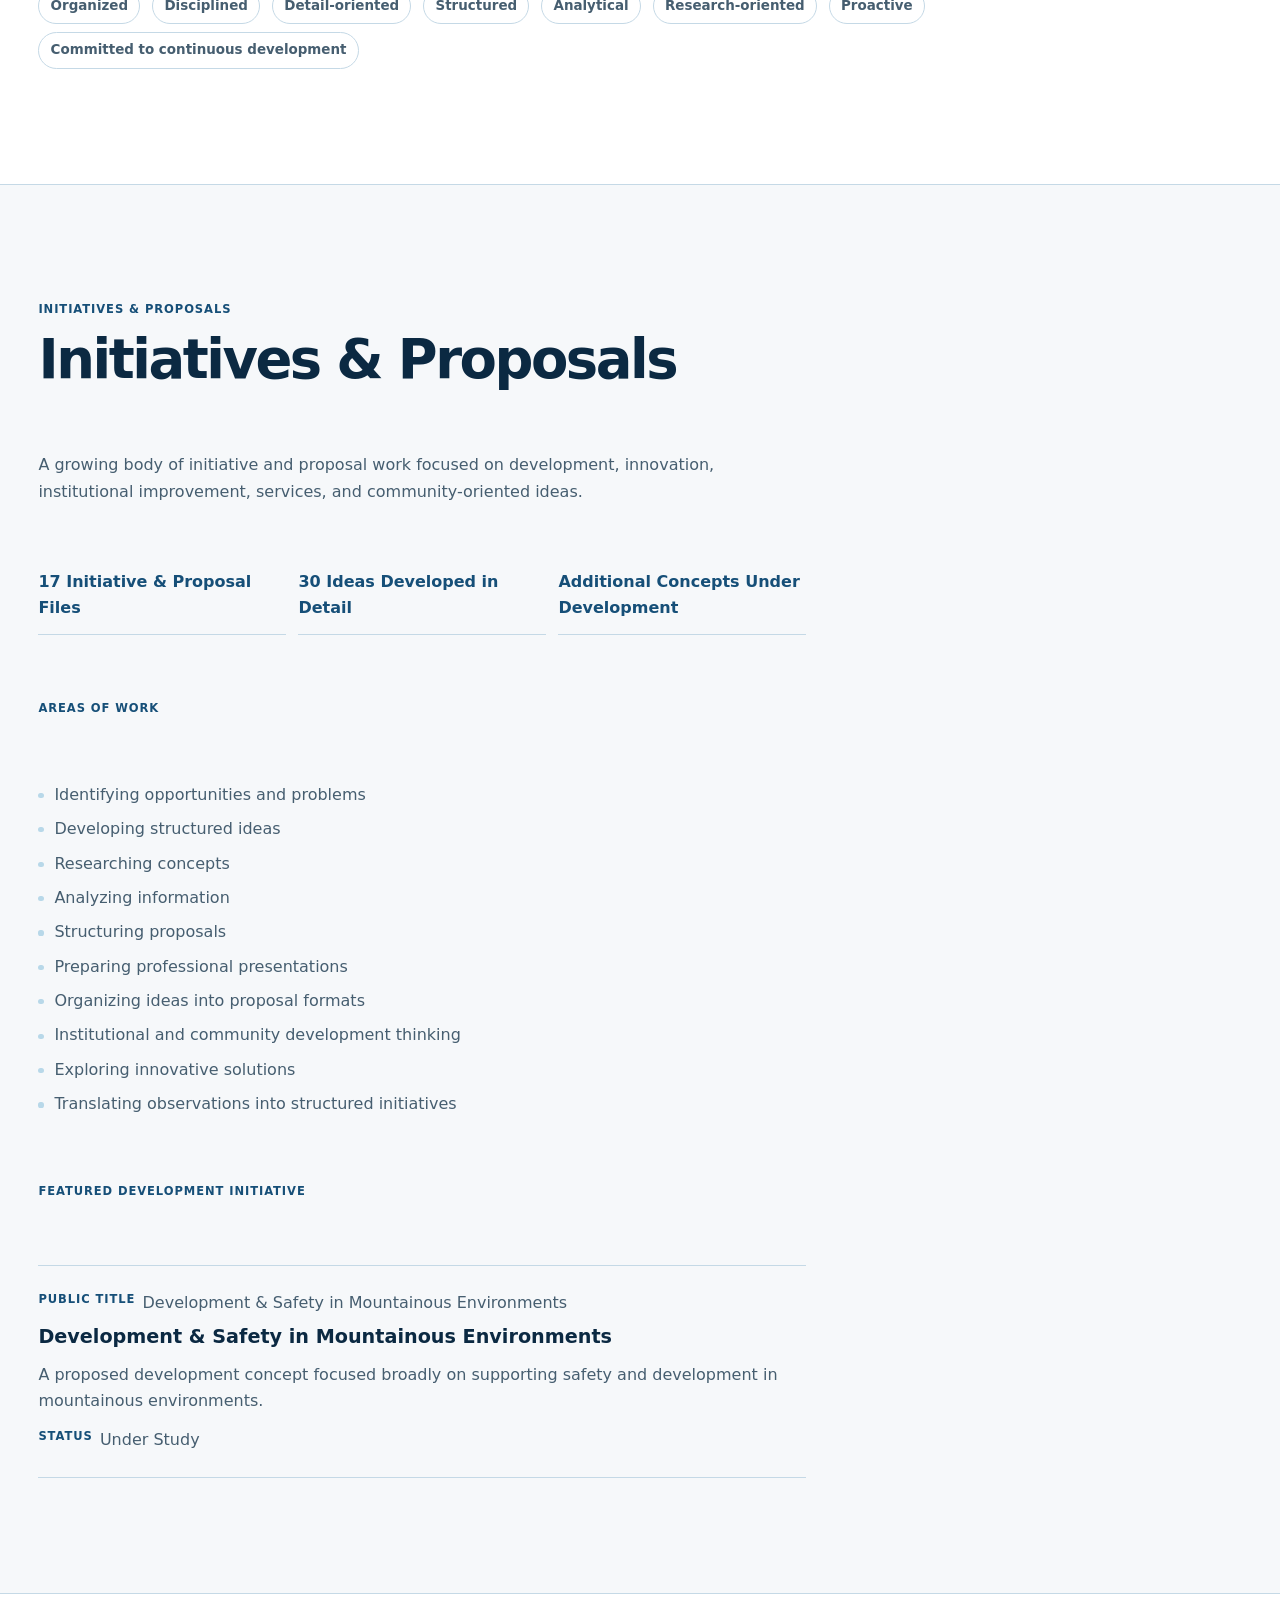
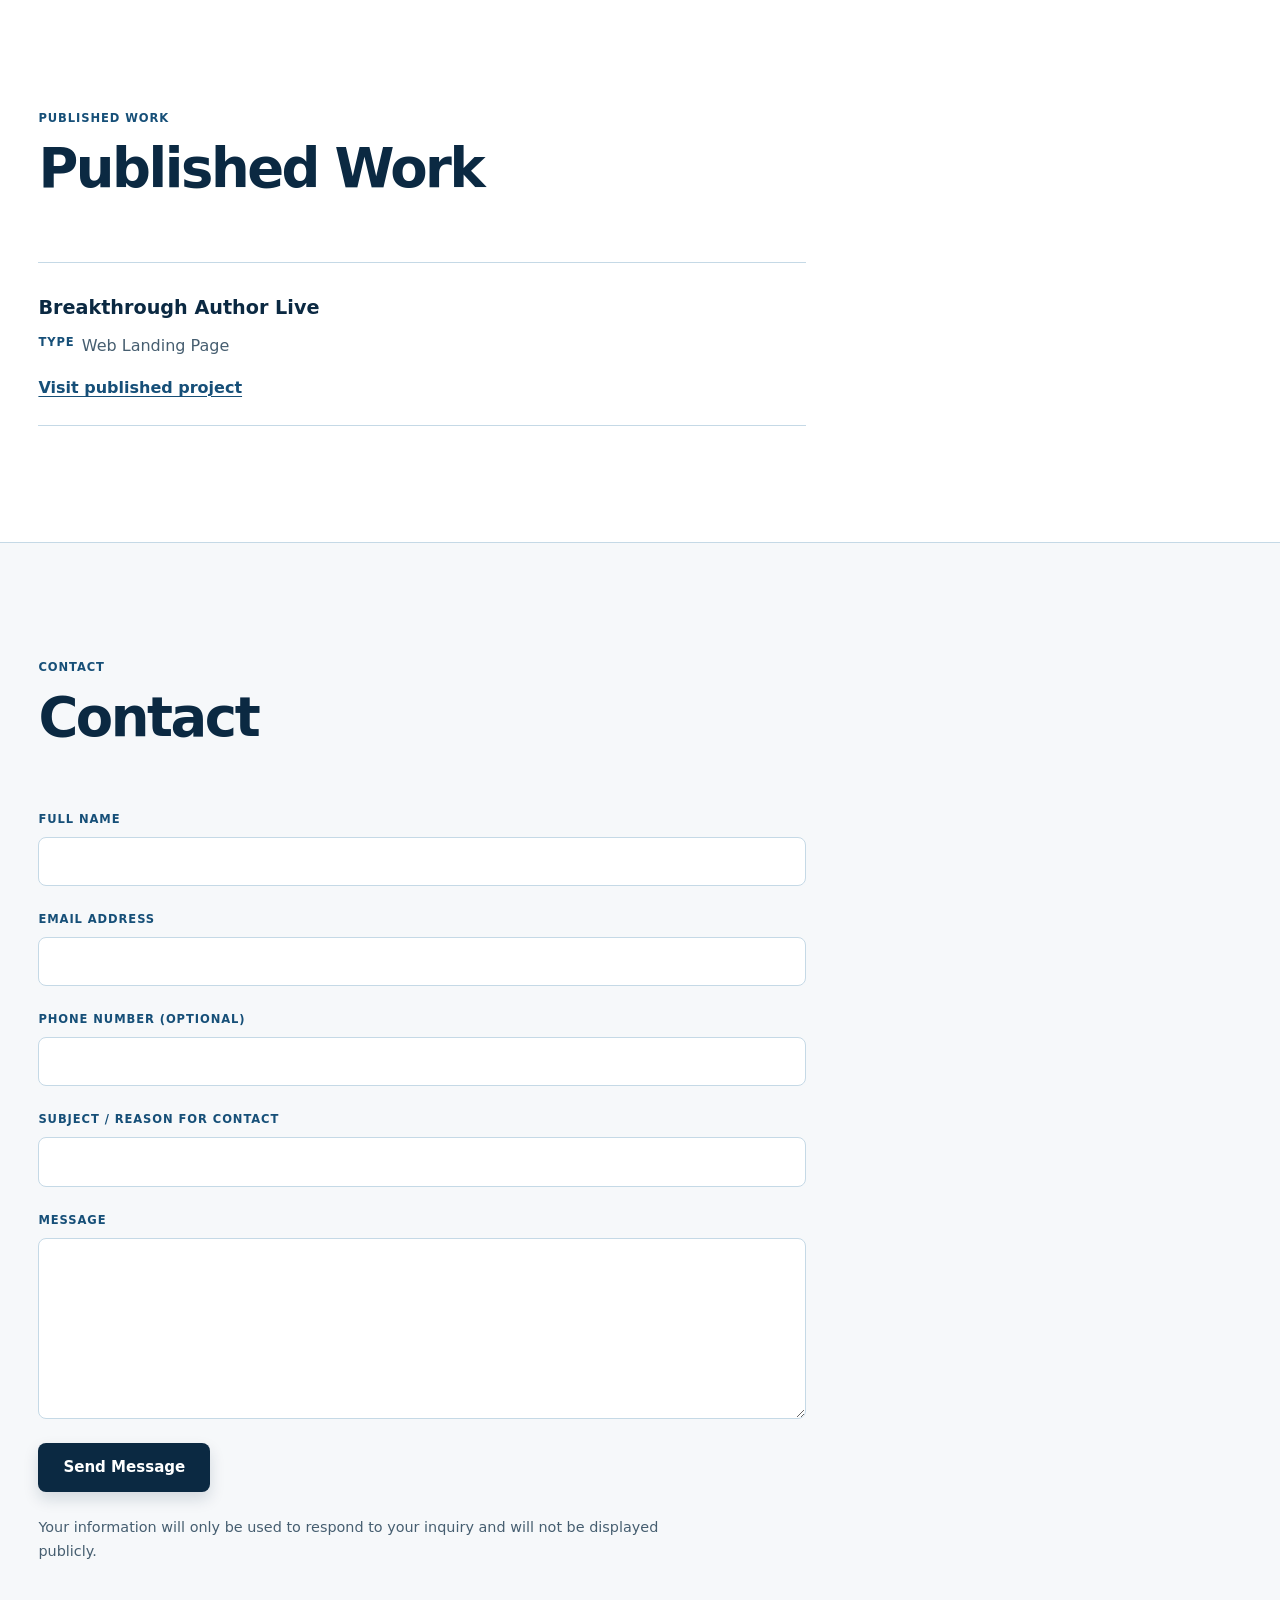
==== commit 67c46c19: "Finalize portfolio print and responsive QA Co-Authored-By: Claude Code <noreply@anthropic.com>" ====
--- a/index.html
+++ b/index.html
@@ -34,14 +34,14 @@
       <nav class="primary-navigation" id="primary-navigation" aria-label="Primary navigation" data-i18n-aria-label="primaryNavigation">
         <ul>
           <li><a class="is-current" href="#home" aria-current="page" data-nav="home" data-i18n="navHome">Home</a></li>
-          <li><a href="#profile" data-pending="profile" data-i18n="navProfile">Profile</a></li>
-          <li><a href="#experience" data-pending="experience" data-i18n="navExperience">Experience</a></li>
-          <li><a href="#education" data-pending="education" data-i18n="navEducation">Education</a></li>
-          <li><a href="#skills" data-pending="skills" data-i18n="navSkills">Skills</a></li>
-          <li><a href="#certifications" data-pending="certifications" data-i18n="navCertifications">Certifications</a></li>
-          <li><a href="#initiatives" data-pending="initiatives" data-i18n="navInitiatives">Initiatives</a></li>
+          <li><a href="#profile" data-i18n="navProfile">Profile</a></li>
+          <li><a href="#experience" data-i18n="navExperience">Experience</a></li>
+          <li><a href="#education" data-i18n="navEducation">Education</a></li>
+          <li><a href="#skills" data-i18n="navSkills">Skills</a></li>
+          <li><a href="#certifications" data-i18n="navCertifications">Certifications</a></li>
+          <li><a href="#initiatives" data-i18n="navInitiatives">Initiatives</a></li>
           <li><a href="#published-work" data-i18n="navPublishedWork">Published Work</a></li>
-          <li><a href="#contact" data-pending="contact" data-i18n="navContact">Contact</a></li>
+          <li><a href="#contact" data-i18n="navContact">Contact</a></li>
         </ul>
       </nav>
     </div>
@@ -58,9 +58,9 @@
           <p class="hero-summary" data-i18n="summary">Government-sector experience with a focus on structured work, professional follow-up, and development of practical initiatives and proposals.</p>
 
           <div class="hero-actions" aria-label="Profile actions" data-i18n-aria-label="heroActions">
-            <button class="button button-primary" type="button" data-pending="profile" data-i18n="profileAction">Explore My Profile</button>
-            <button class="button button-secondary" type="button" data-pending="experience" data-i18n="experienceAction">View Experience</button>
-            <button class="button button-tertiary" type="button" data-pending="cv" data-i18n="cvAction">Download CV</button>
+            <a class="button button-primary" href="#profile" data-i18n="profileAction">Explore My Profile</a>
+            <a class="button button-secondary" href="#experience" data-i18n="experienceAction">View Experience</a>
+            <button class="button button-tertiary" id="print-cv" type="button" data-i18n="cvAction">Print / Save PDF</button>
           </div>
 
           <ul class="portfolio-highlights" aria-label="Portfolio highlights" data-i18n-aria-label="portfolioHighlights">
@@ -113,7 +113,7 @@
       </div>
 
       <div class="professional-focus page-shell" aria-labelledby="professional-focus-heading">
-        <p class="focus-kicker" id="professional-focus-heading" data-i18n="professionalFocus">Professional Focus</p>
+        <h2 class="focus-kicker" id="professional-focus-heading" data-i18n="professionalFocus">Professional Focus</h2>
         <ul class="focus-list">
           <li data-i18n="focusAdministration">Administration</li>
           <li data-i18n="focusProjectManagement">Project Management</li>
--- a/styles.css
+++ b/styles.css
@@ -40,9 +40,7 @@
 }
 
 body {
-  min-width: 20rem;
-  margin: 0;
-  overflow-x: hidden;
+  margin: 0;
   background: var(--canvas);
   color: var(--ink);
   font-family: system-ui, -apple-system, BlinkMacSystemFont, "Segoe UI", Arial, sans-serif;
@@ -57,7 +55,9 @@
 }
 
 button,
-a {
+a,
+input,
+textarea {
   font: inherit;
 }
 
@@ -77,6 +77,8 @@
 
 button:focus-visible,
 a:focus-visible,
+input:focus-visible,
+textarea:focus-visible,
 summary:focus-visible {
   outline: 3px solid var(--focus);
   outline-offset: 3px;
@@ -951,8 +953,7 @@
 
 .initiative-public-title,
 .initiative-status,
-.published-work-meta,
-.contact-details {
+.published-work-meta {
   display: flex;
   flex-wrap: wrap;
   gap: 0.45rem;
@@ -969,8 +970,7 @@
   margin-block-start: var(--space-3);
 }
 
-.published-work-entry a,
-.contact-email {
+.published-work-entry a {
   display: inline-block;
   margin-block-start: var(--space-4);
   color: var(--deep-blue);
@@ -980,16 +980,42 @@
   text-underline-offset: 0.2em;
 }
 
-.contact-details {
-  align-items: baseline;
+.contact-form {
+  display: grid;
+  gap: var(--space-5);
   max-width: 48rem;
-  padding-block-end: var(--space-4);
-  border-block-end: 1px solid var(--border);
-}
-
-.contact-email {
-  margin-block-start: 0;
-  unicode-bidi: plaintext;
+}
+
+.contact-field {
+  display: grid;
+  gap: var(--space-2);
+}
+
+.contact-control {
+  inline-size: 100%;
+  min-block-size: 2.9rem;
+  padding: 0.65rem 0.8rem;
+  border: 1px solid var(--border);
+  border-radius: var(--radius-small);
+  background: var(--surface);
+  color: var(--ink);
+  text-align: start;
+}
+
+textarea.contact-control {
+  min-block-size: 10rem;
+  resize: vertical;
+}
+
+.contact-privacy-note {
+  max-width: 42rem;
+  margin: 0;
+  color: var(--muted-ink);
+  font-size: 0.9rem;
+}
+
+.contact-submit {
+  justify-self: start;
 }
 
 html[lang="ar"] .section-kicker,
@@ -1121,7 +1147,7 @@
   }
 }
 
-@media (min-width: 68rem) {
+@media (min-width: 80rem) {
   .header-inner {
     flex-wrap: nowrap;
   }
@@ -1197,3 +1223,120 @@
     animation-iteration-count: 1 !important;
   }
 }
+
+@page {
+  size: A4;
+  margin: 12mm;
+}
+
+@media print {
+  html,
+  body {
+    background: #fff;
+    color: #102d43;
+    print-color-adjust: exact;
+    -webkit-print-color-adjust: exact;
+  }
+
+  .skip-link,
+  .site-header,
+  .hero-visual,
+  .hero-actions,
+  #contact,
+  #status-message {
+    display: none !important;
+  }
+
+  .hero {
+    display: block;
+    min-height: 0;
+    overflow: visible;
+    padding-block: 0 5mm;
+    background: #fff;
+  }
+
+  .hero::before {
+    display: none;
+  }
+
+  .page-shell {
+    width: auto;
+    padding-inline: 0;
+  }
+
+  .hero-copy {
+    max-width: none;
+  }
+
+  h1 {
+    max-width: none;
+    font-size: 28pt;
+    line-height: 1.05;
+  }
+
+  .eyebrow,
+  .role,
+  .focus-line,
+  .hero-summary,
+  .portfolio-highlights {
+    margin-block-start: 2.5mm;
+  }
+
+  .professional-focus {
+    margin-block-start: 4mm;
+    padding-block-start: 3mm;
+  }
+
+  .portfolio-section {
+    padding-block: 6mm;
+    background: #fff !important;
+  }
+
+  .section-shell > * + * {
+    margin-block-start: 4mm;
+  }
+
+  .section-header,
+  .group-heading {
+    break-after: avoid-page;
+  }
+
+  .experience-item,
+  .education-entry,
+  .credential-entry,
+  .training-entry,
+  .capability-entry,
+  .initiative-entry,
+  .published-work-entry,
+  .language-list li {
+    break-inside: avoid-page;
+  }
+
+  .experience-entry,
+  .capability-grid,
+  .language-list {
+    display: block;
+  }
+
+  .experience-entry > * + *,
+  .capability-entry + .capability-entry,
+  .language-list li + li {
+    margin-block-start: 2.5mm;
+  }
+
+  .credential-group + .credential-group {
+    margin-block-start: 6mm;
+  }
+
+  .experience-item,
+  .education-entry,
+  .training-entry,
+  .capability-entry,
+  .credential-entry,
+  .initiative-entry,
+  .published-work-entry,
+  .language-list li {
+    padding-block: 3mm;
+    box-shadow: none;
+  }
+}
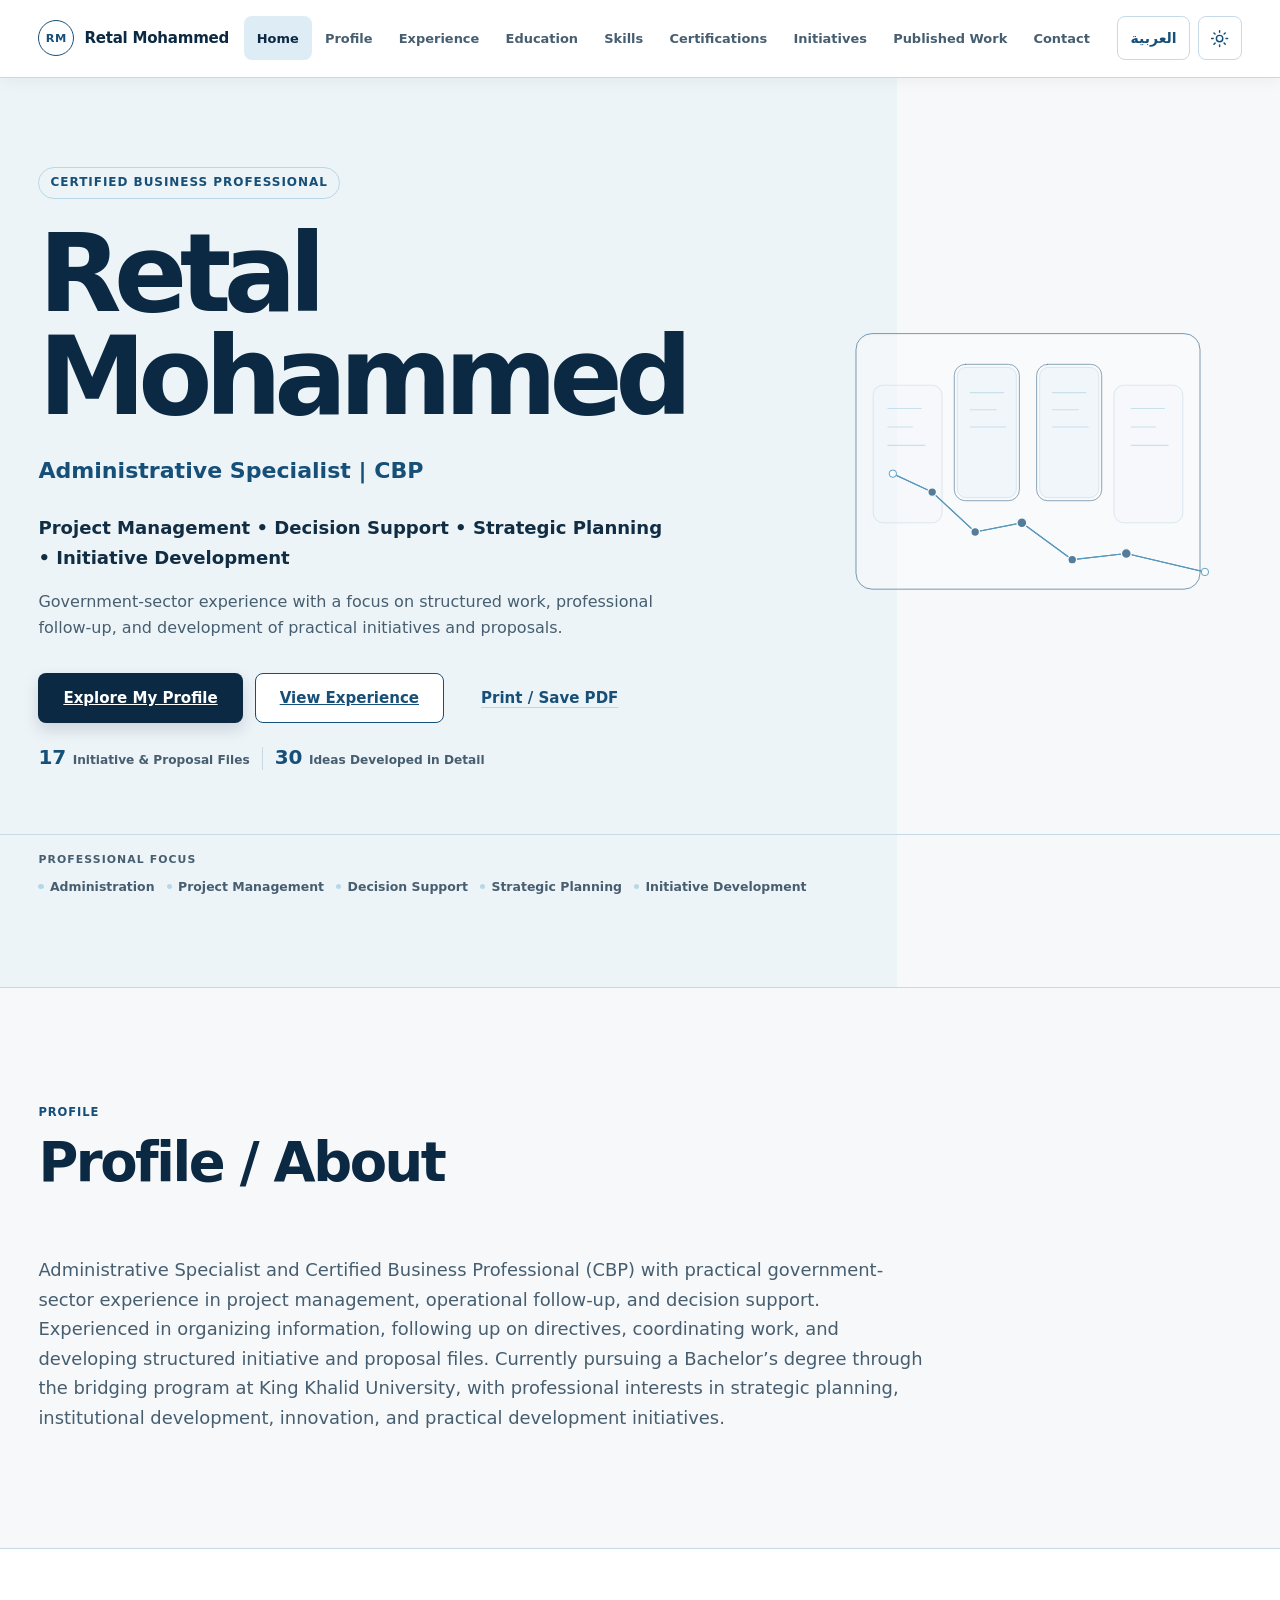
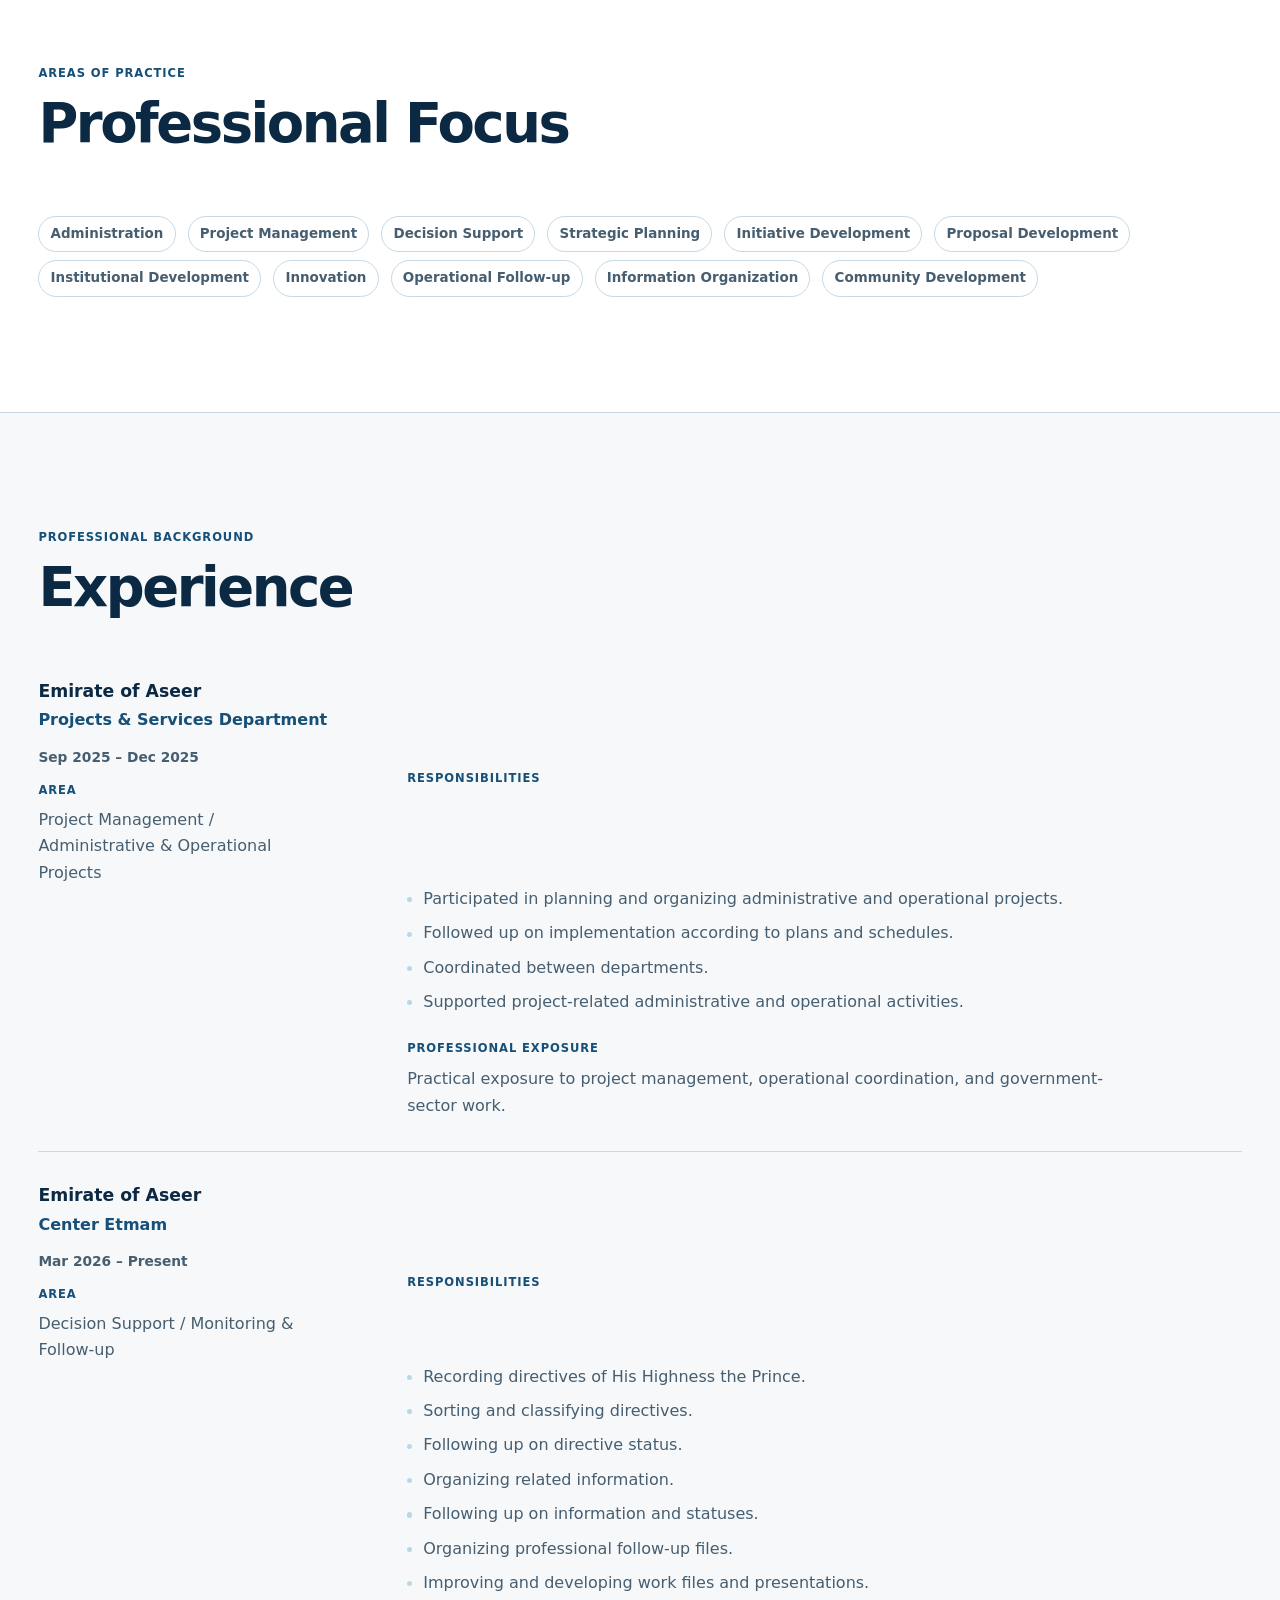
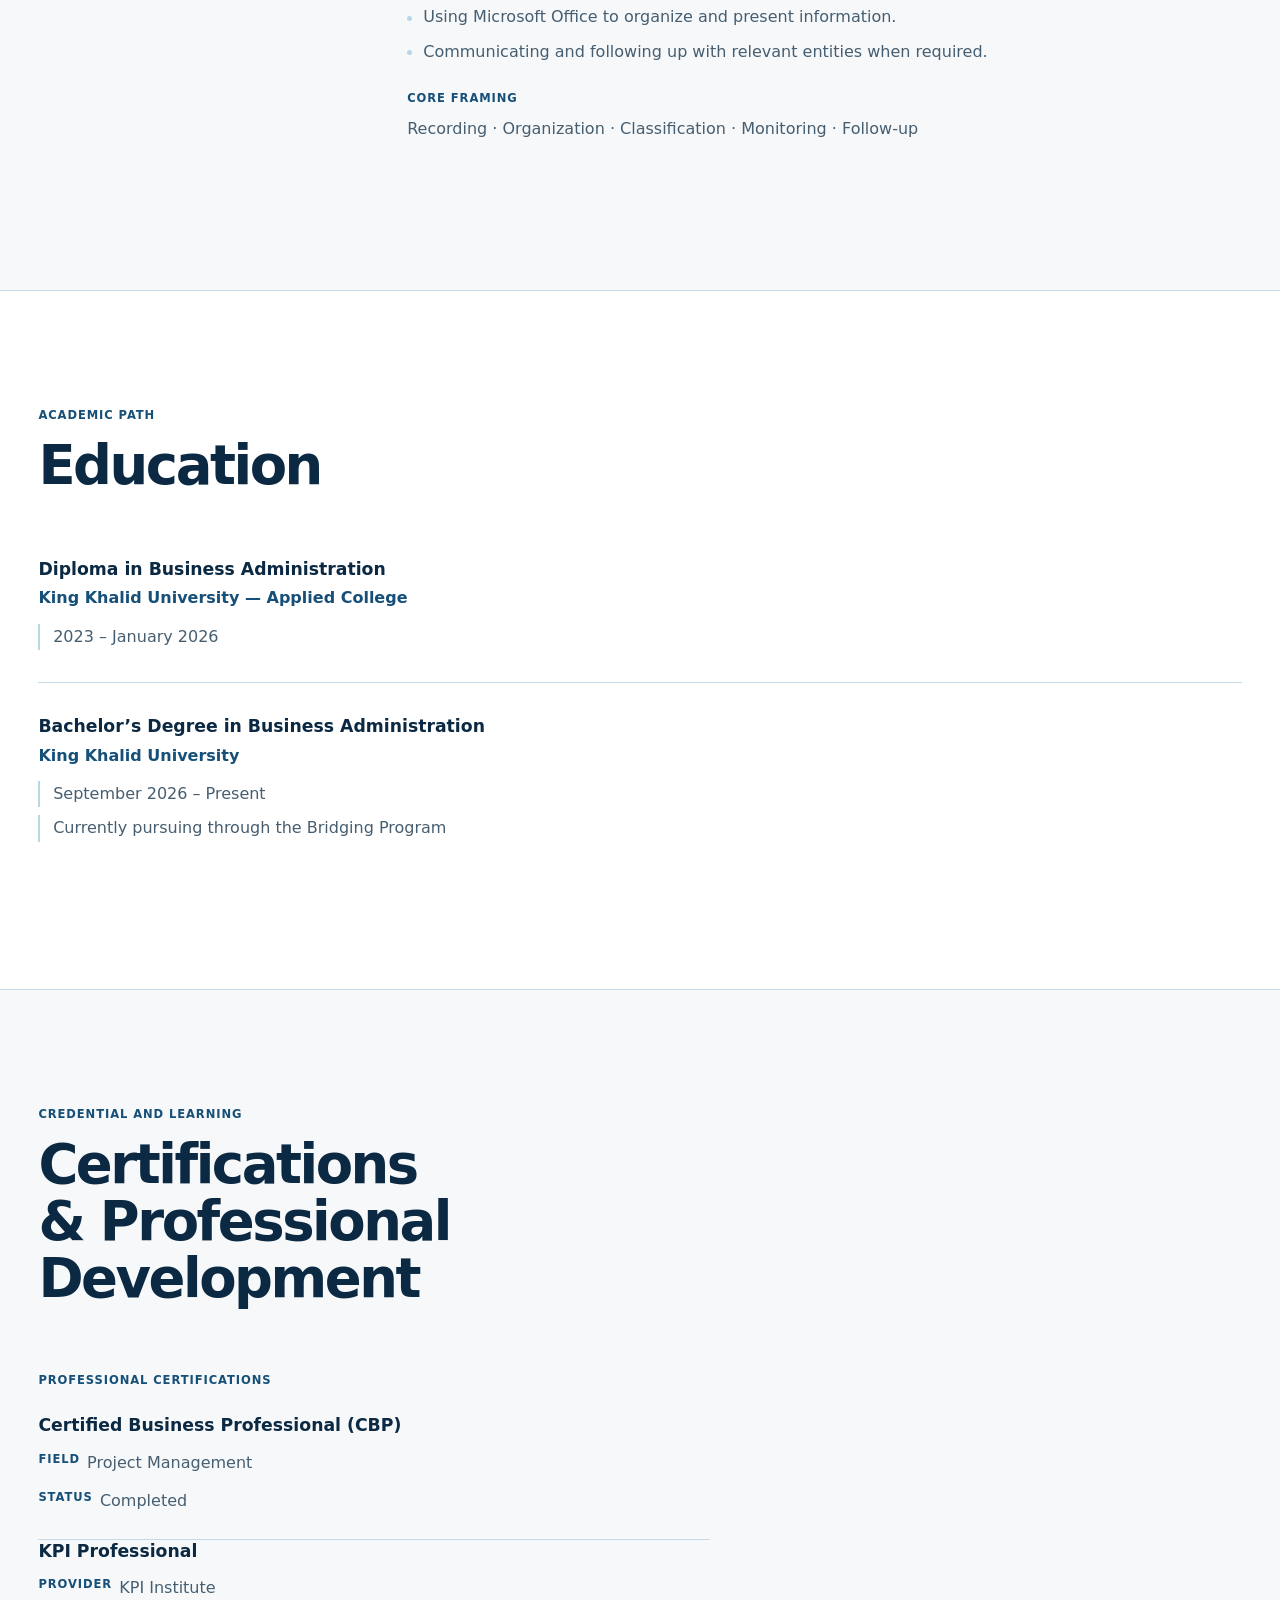
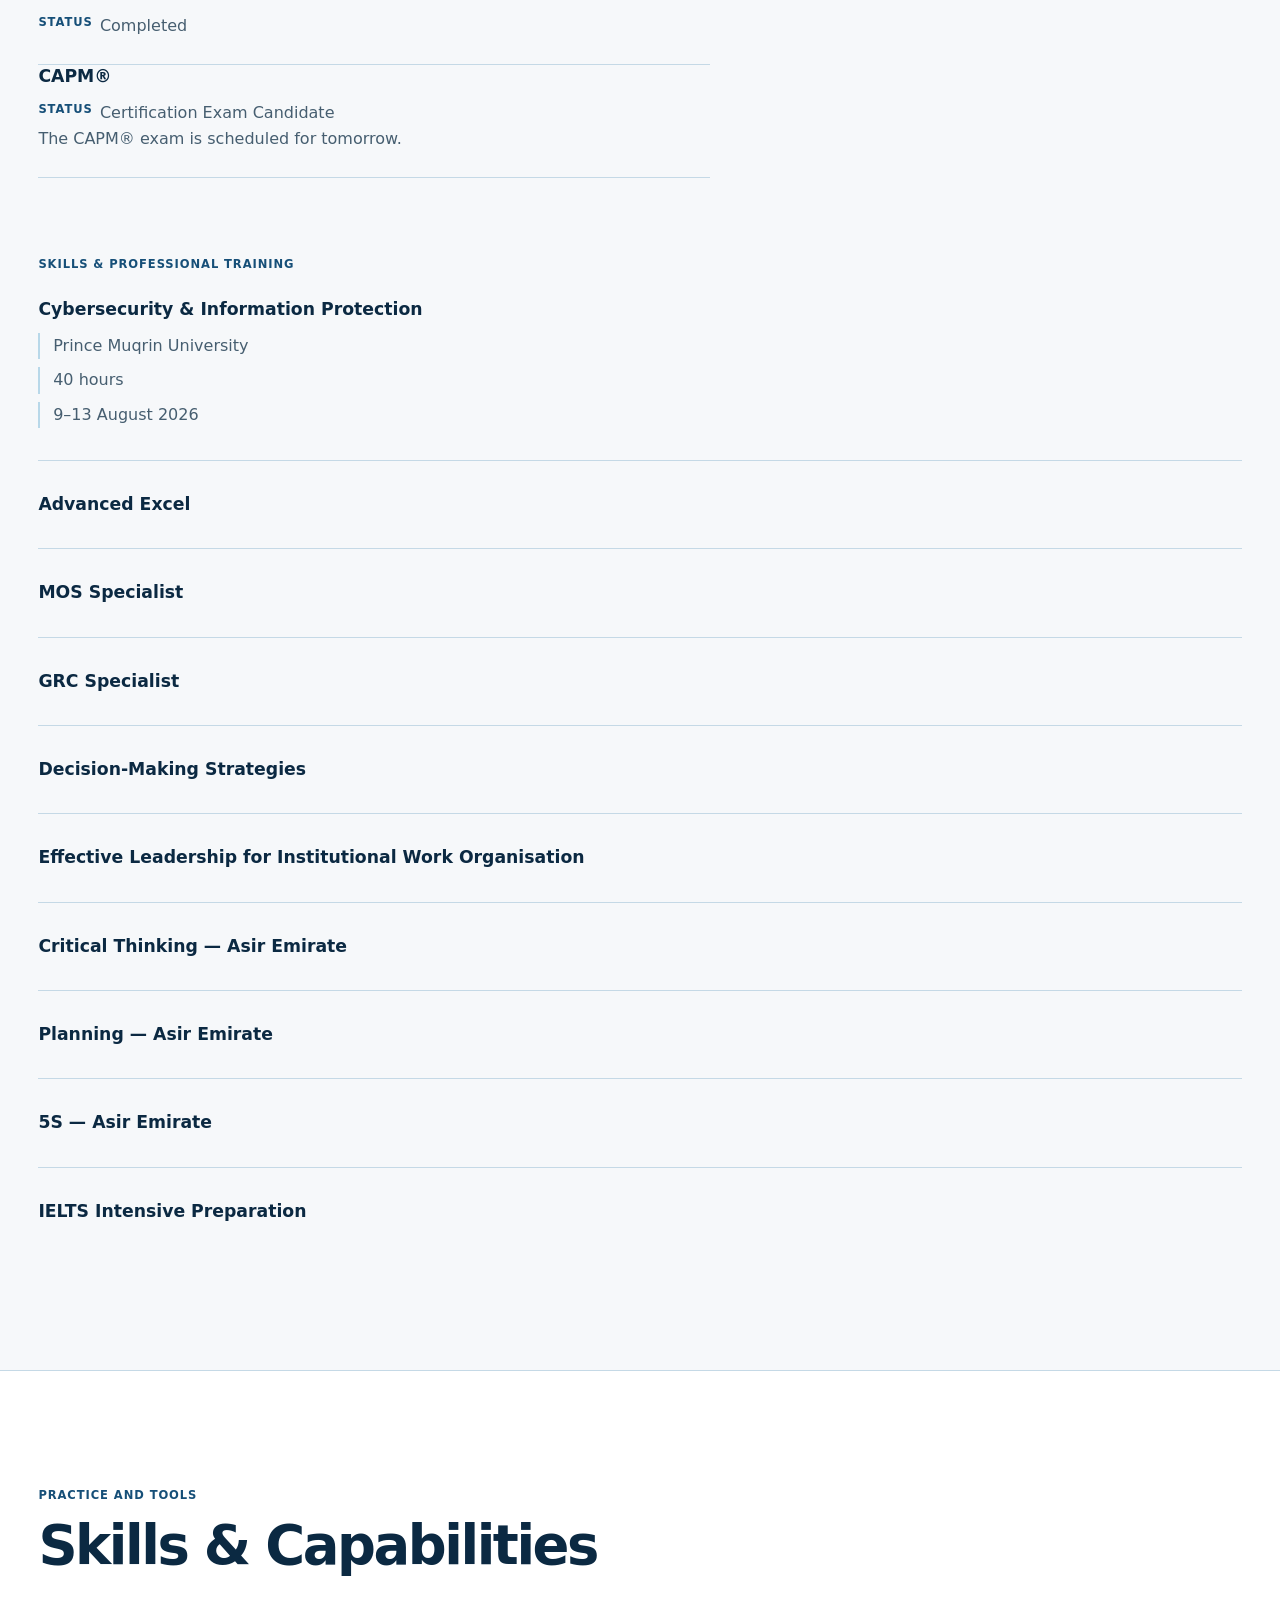
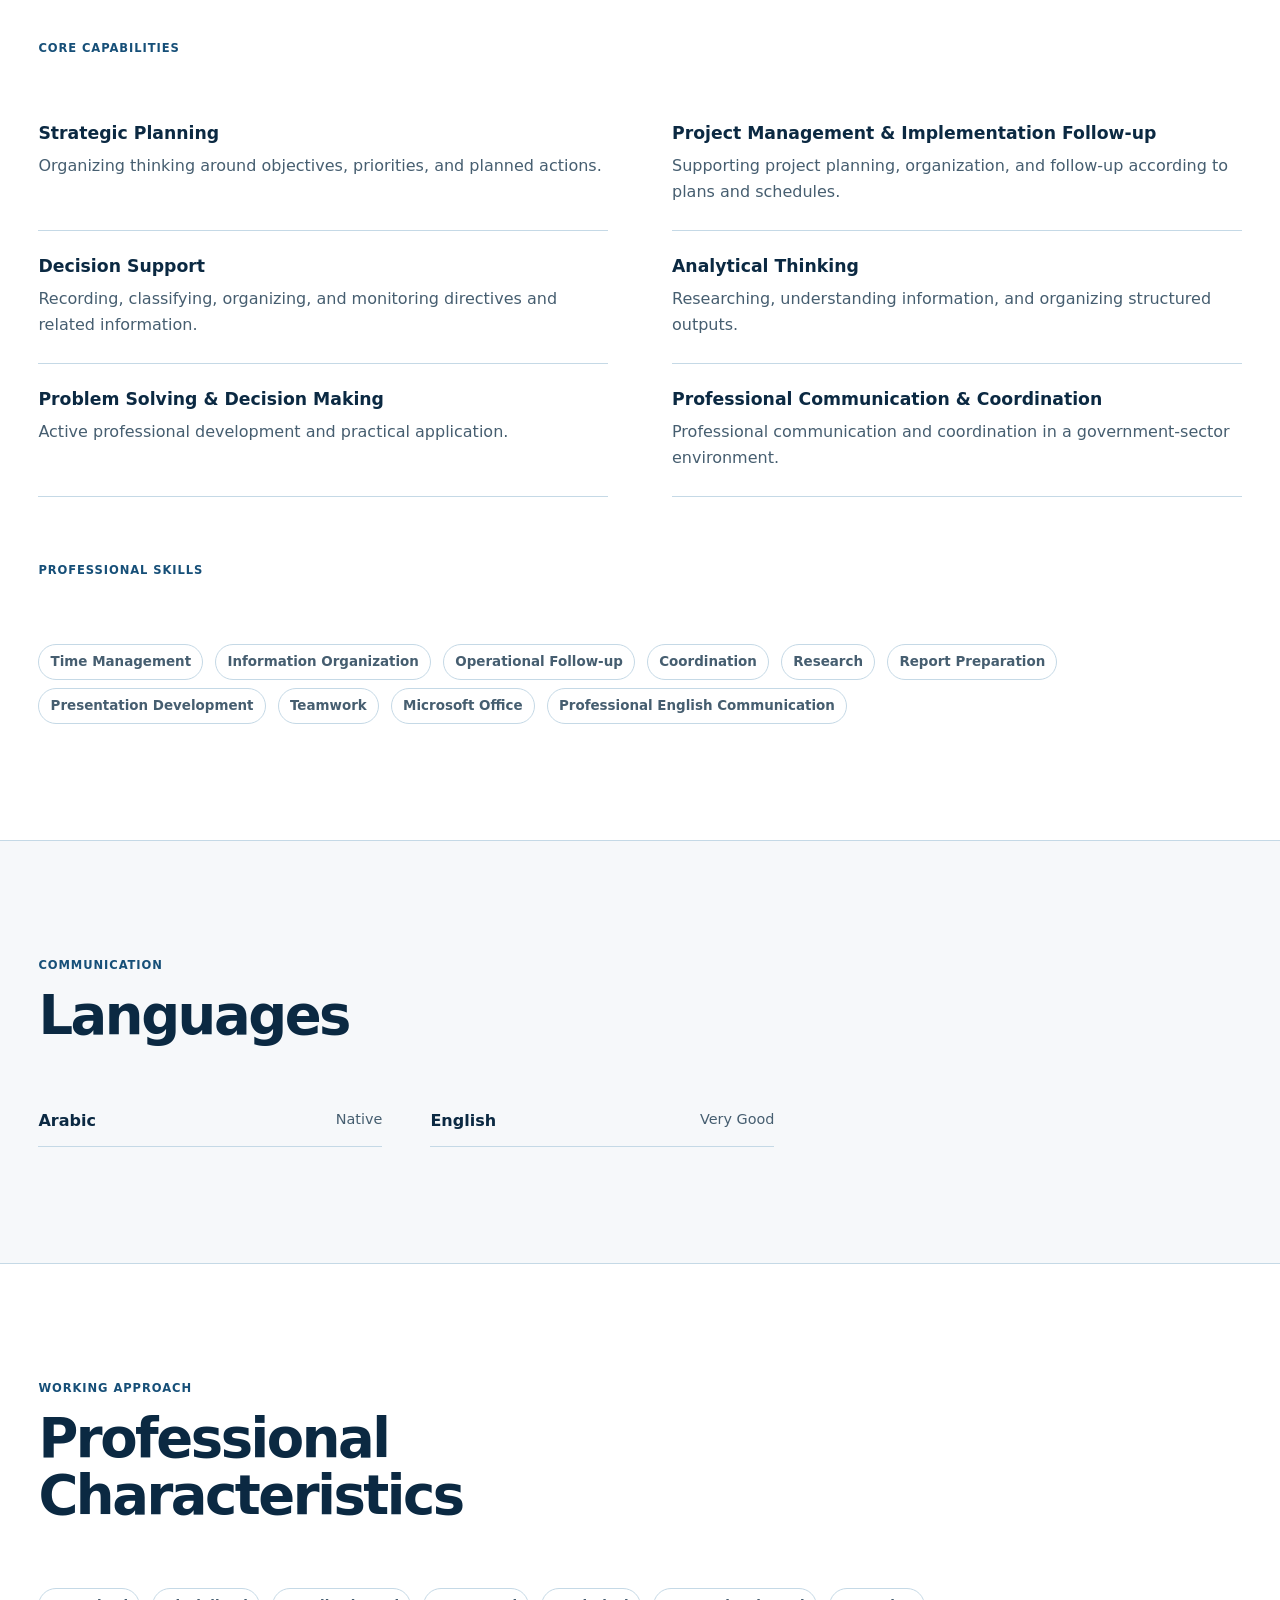
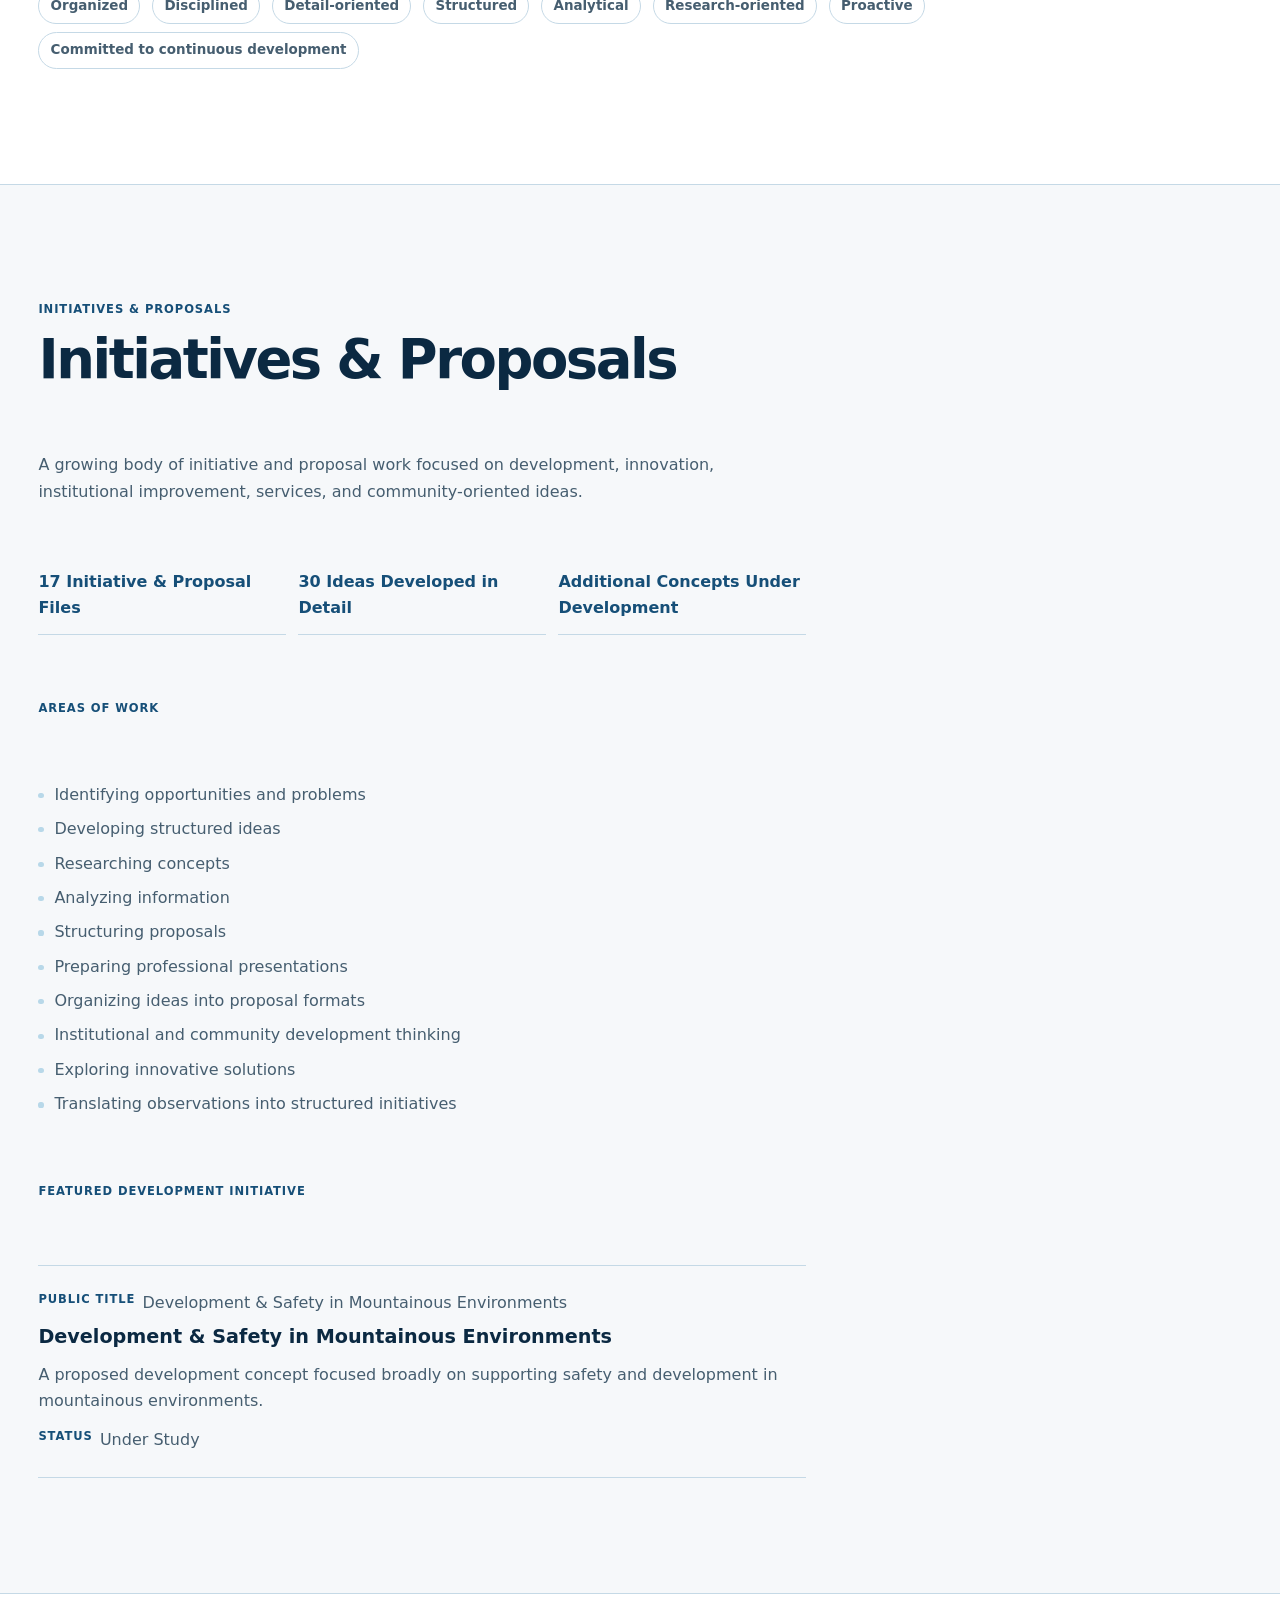
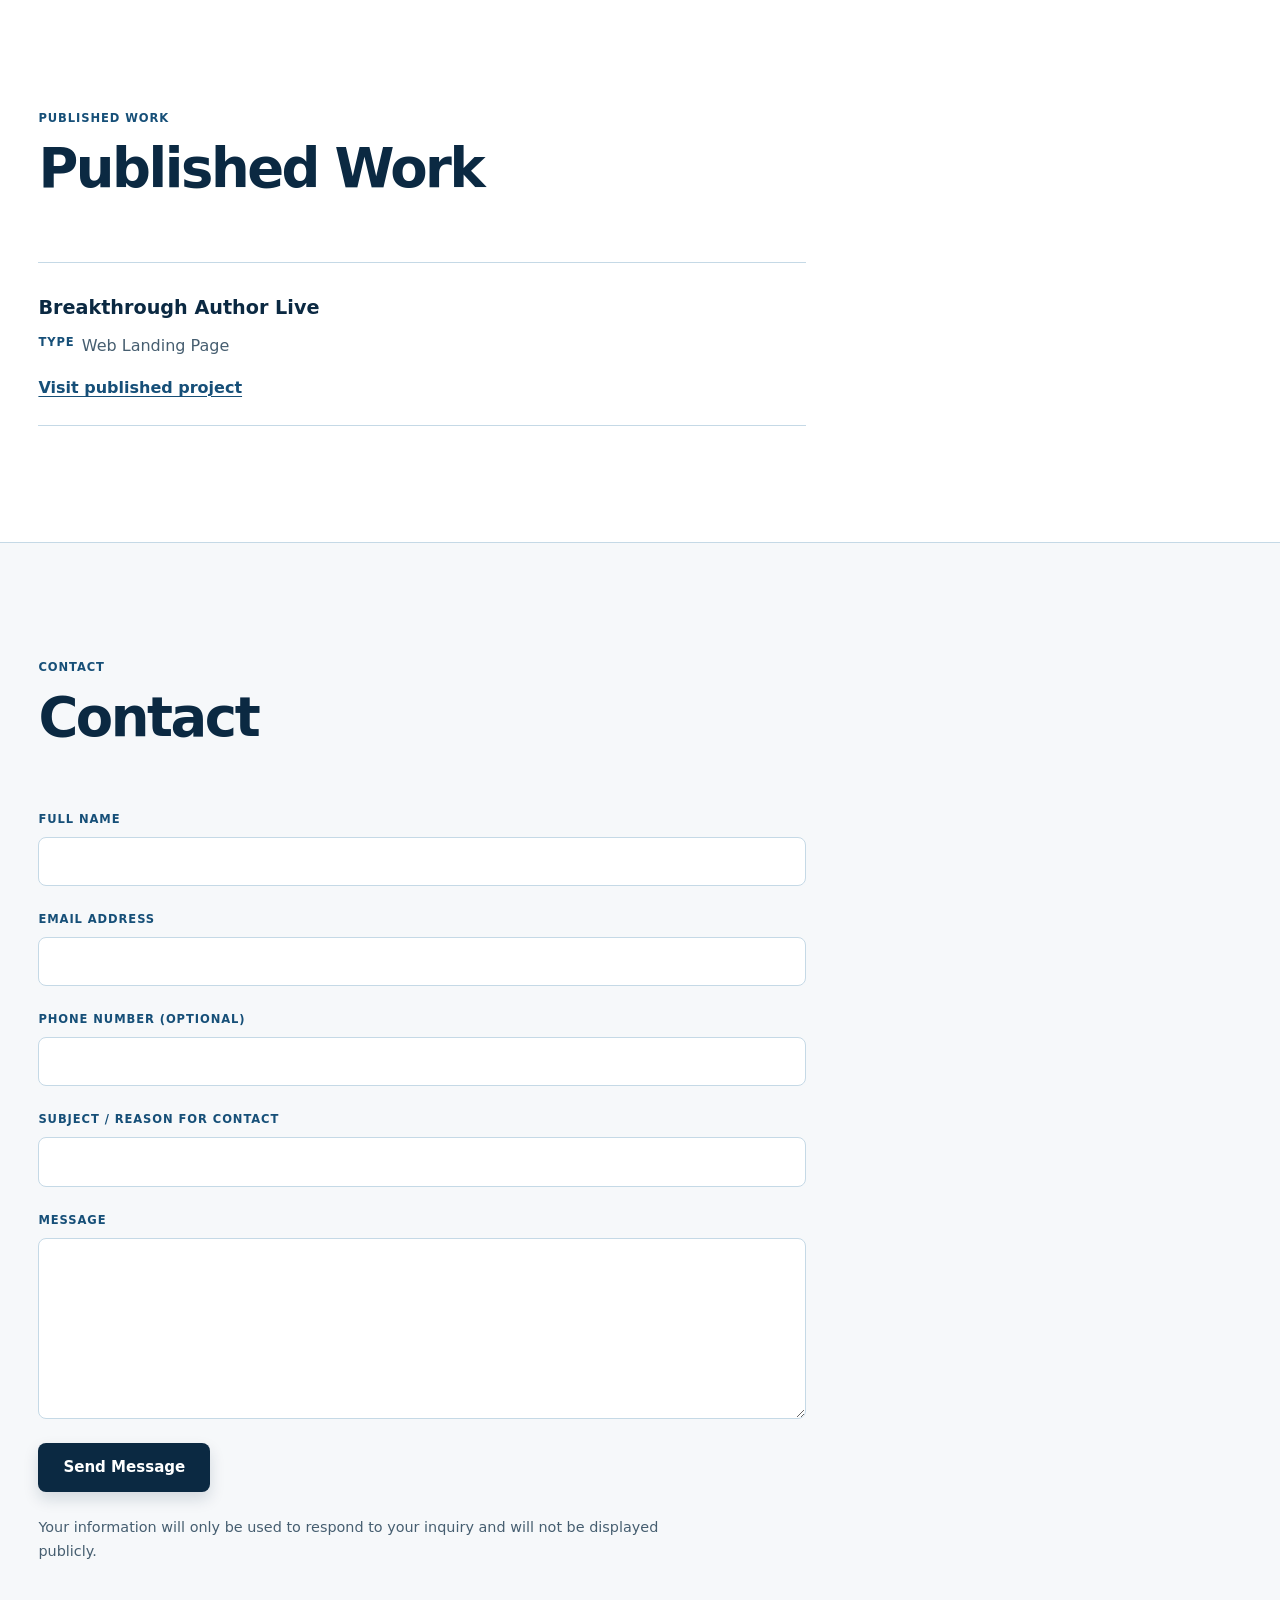
==== commit a23998ec: "Add accessible theme mode Co-Authored-By: Claude Code <noreply@anthropic.com>" ====
--- a/index.html
+++ b/index.html
@@ -22,6 +22,17 @@
       <div class="header-actions">
         <button class="language-toggle" id="language-toggle" type="button" aria-pressed="false" aria-label="Switch website language to Arabic" data-i18n-aria-label="languageAction">
           <span aria-hidden="true" data-i18n="languageToggle">العربية</span>
+        </button>
+        <button class="theme-toggle" id="theme-toggle" type="button" aria-pressed="false" aria-label="Switch to dark mode">
+          <span class="theme-toggle-icon" aria-hidden="true">
+            <svg class="theme-icon" data-theme-icon="sun" viewBox="0 0 24 24" fill="none" xmlns="http://www.w3.org/2000/svg">
+              <circle cx="12" cy="12" r="4" />
+              <path d="M12 2V4M12 20V22M4.93 4.93L6.34 6.34M17.66 17.66L19.07 19.07M2 12H4M20 12H22M4.93 19.07L6.34 17.66M17.66 6.34L19.07 4.93" />
+            </svg>
+            <svg class="theme-icon" data-theme-icon="moon" viewBox="0 0 24 24" fill="none" xmlns="http://www.w3.org/2000/svg" hidden>
+              <path d="M20.5 14.5A8.5 8.5 0 1 1 9.5 3.5A6.5 6.5 0 0 0 20.5 14.5Z" />
+            </svg>
+          </span>
         </button>
         <button class="menu-toggle" id="menu-toggle" type="button" aria-expanded="false" aria-controls="primary-navigation" aria-label="Open navigation menu" data-i18n-aria-label="openMenu">
           <span class="menu-toggle-line" aria-hidden="true"></span>
--- a/styles.css
+++ b/styles.css
@@ -12,6 +12,14 @@
   --focus: #075e94;
   --shadow-soft: 0 12px 30px rgb(16 45 67 / 8%);
   --shadow-header: 0 2px 16px rgb(16 45 67 / 5%);
+  --header-background: rgb(255 255 255 / 97%);
+  --hero-panel-border: transparent;
+  --hero-panel-background: rgb(221 236 245 / 38%);
+  --primary-button-shadow: 0 7px 15px rgb(11 41 66 / 15%);
+  --primary-button-shadow-hover: 0 10px 20px rgb(11 41 66 / 20%);
+  --illustration-back-fill: rgb(221 236 245 / 16%);
+  --illustration-middle-fill: rgb(184 216 233 / 17%);
+  --illustration-front-fill: rgb(255 255 255 / 52%);
   --radius-small: 0.5rem;
   --radius-medium: 0.875rem;
   --page-width: 76rem;
@@ -30,6 +38,31 @@
   color-scheme: light;
 }
 
+html[data-theme="dark"] {
+  --navy: #e7f1f7;
+  --deep-blue: #8bc7ea;
+  --sky-blue: #65b6e5;
+  --light-blue: #193d56;
+  --soft-blue: #437b9e;
+  --canvas: #0c1924;
+  --surface: #132535;
+  --ink: #edf5fa;
+  --muted-ink: #c1d2dd;
+  --border: #3d6178;
+  --focus: #8bd3ff;
+  --shadow-soft: 0 12px 30px rgb(0 0 0 / 26%);
+  --shadow-header: 0 2px 16px rgb(0 0 0 / 25%);
+  --header-background: rgb(19 37 53 / 97%);
+  --hero-panel-border: transparent;
+  --hero-panel-background: rgb(25 61 86 / 42%);
+  --primary-button-shadow: 0 7px 15px rgb(0 0 0 / 28%);
+  --primary-button-shadow-hover: 0 10px 20px rgb(0 0 0 / 36%);
+  --illustration-back-fill: rgb(65 123 158 / 20%);
+  --illustration-middle-fill: rgb(101 182 229 / 18%);
+  --illustration-front-fill: rgb(19 37 53 / 68%);
+  color-scheme: dark;
+}
+
 * {
   box-sizing: border-box;
 }
@@ -130,7 +163,7 @@
   z-index: 10;
   inset-block-start: 0;
   border-block-end: 1px solid var(--border);
-  background: rgb(255 255 255 / 97%);
+  background: var(--header-background);
   box-shadow: var(--shadow-header);
 }
 
@@ -176,6 +209,7 @@
 }
 
 .language-toggle,
+.theme-toggle,
 .menu-toggle {
   display: inline-flex;
   align-items: center;
@@ -196,13 +230,33 @@
   font-weight: 750;
 }
 
+.theme-toggle-icon,
+.theme-icon {
+  display: block;
+}
+
+.theme-icon {
+  width: 1.2rem;
+  height: 1.2rem;
+  stroke: currentColor;
+  stroke-linecap: round;
+  stroke-linejoin: round;
+  stroke-width: 1.8;
+}
+
+.theme-icon[hidden] {
+  display: none;
+}
+
 .language-toggle:hover,
+.theme-toggle:hover,
 .menu-toggle:hover {
   border-color: var(--sky-blue);
   background: var(--light-blue);
 }
 
 .language-toggle:active,
+.theme-toggle:active,
 .menu-toggle:active,
 .button:active {
   transform: translateY(1px);
@@ -295,8 +349,8 @@
   inset-inline-end: auto;
   width: min(56vw, 44rem);
   height: 100%;
-  border-inline-end: 1px solid rgb(197 217 230 / 70%);
-  background-color: rgb(221 236 245 / 55%);
+  border-inline-end: 1px solid var(--hero-panel-border);
+  background-color: var(--hero-panel-background);
   content: "";
 }
 
@@ -408,12 +462,12 @@
 .button-primary {
   background: var(--navy);
   color: var(--surface);
-  box-shadow: 0 7px 15px rgb(11 41 66 / 15%);
+  box-shadow: var(--primary-button-shadow);
 }
 
 .button-primary:hover {
   background: var(--deep-blue);
-  box-shadow: 0 10px 20px rgb(11 41 66 / 20%);
+  box-shadow: var(--primary-button-shadow-hover);
 }
 
 .button-secondary {
@@ -502,7 +556,7 @@
 }
 
 .document-back {
-  fill: rgb(221 236 245 / 16%);
+  fill: var(--illustration-back-fill);
 }
 
 .document-middle {
